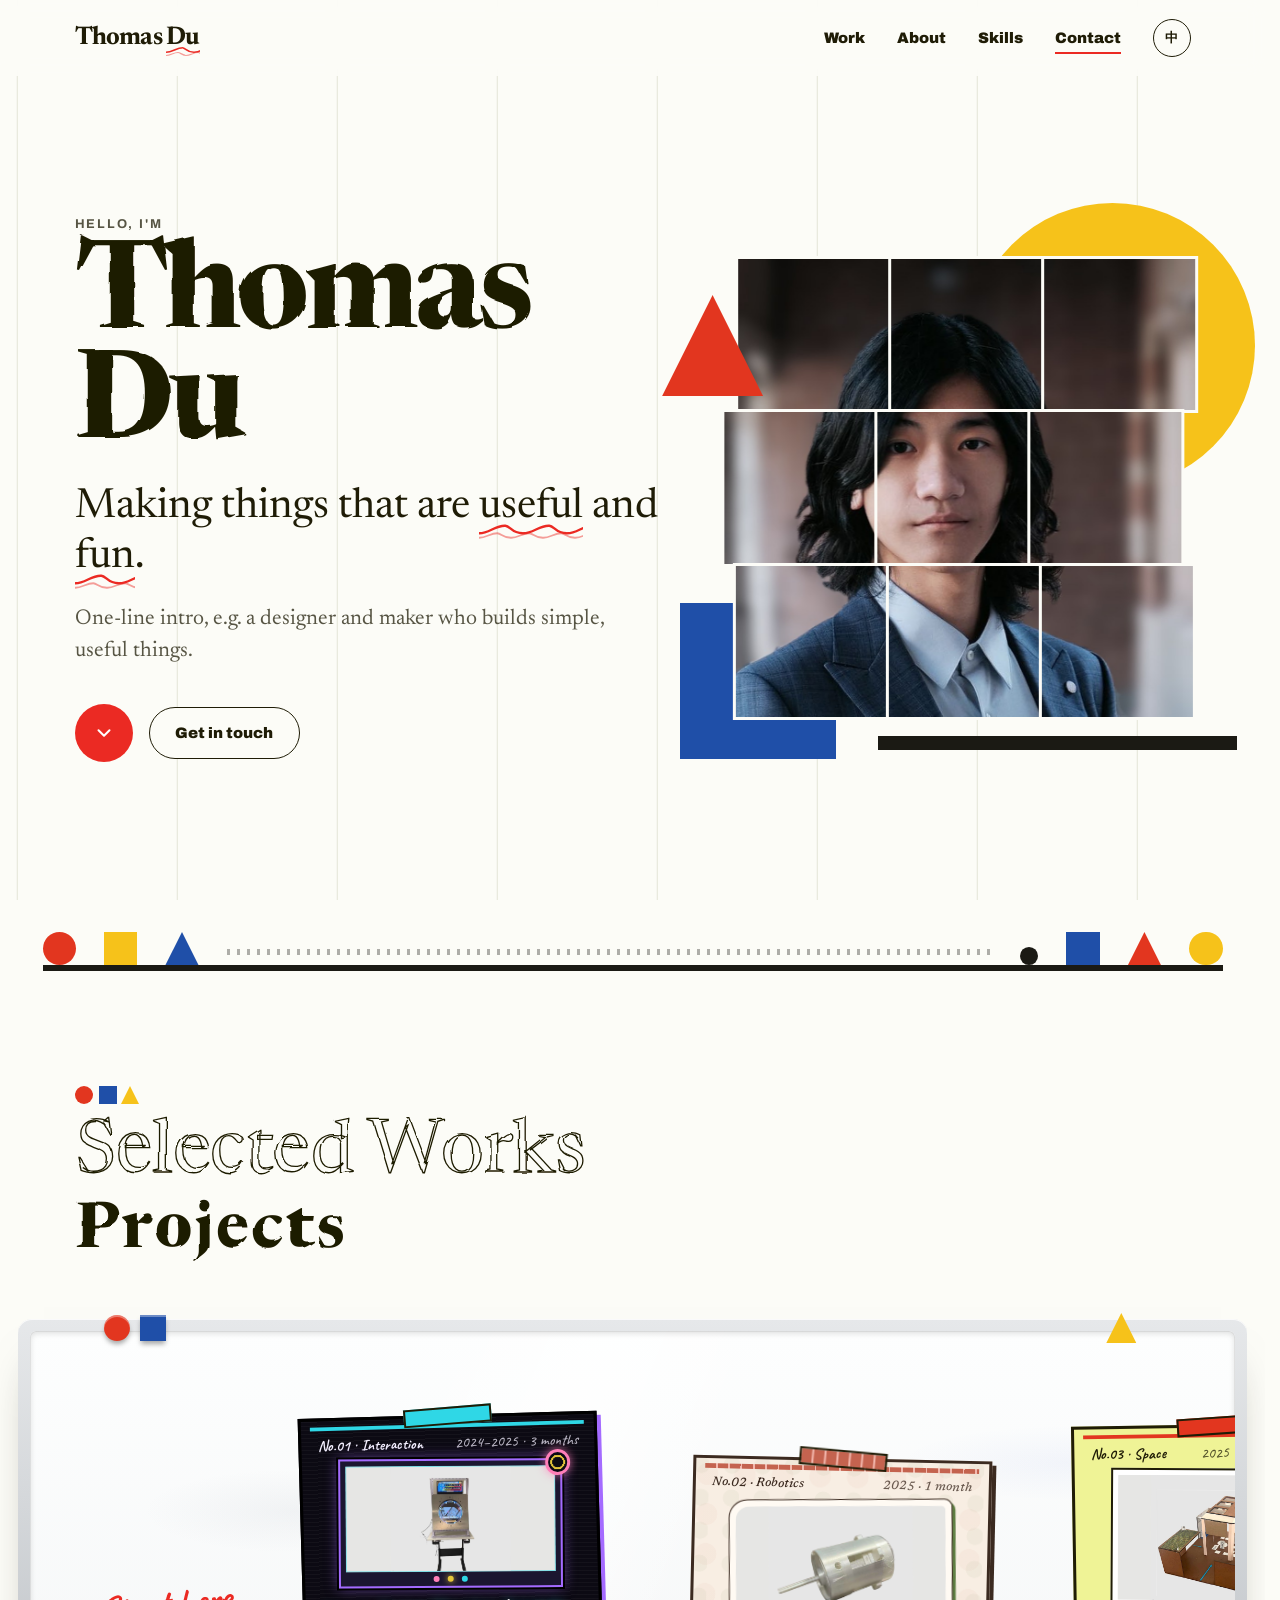
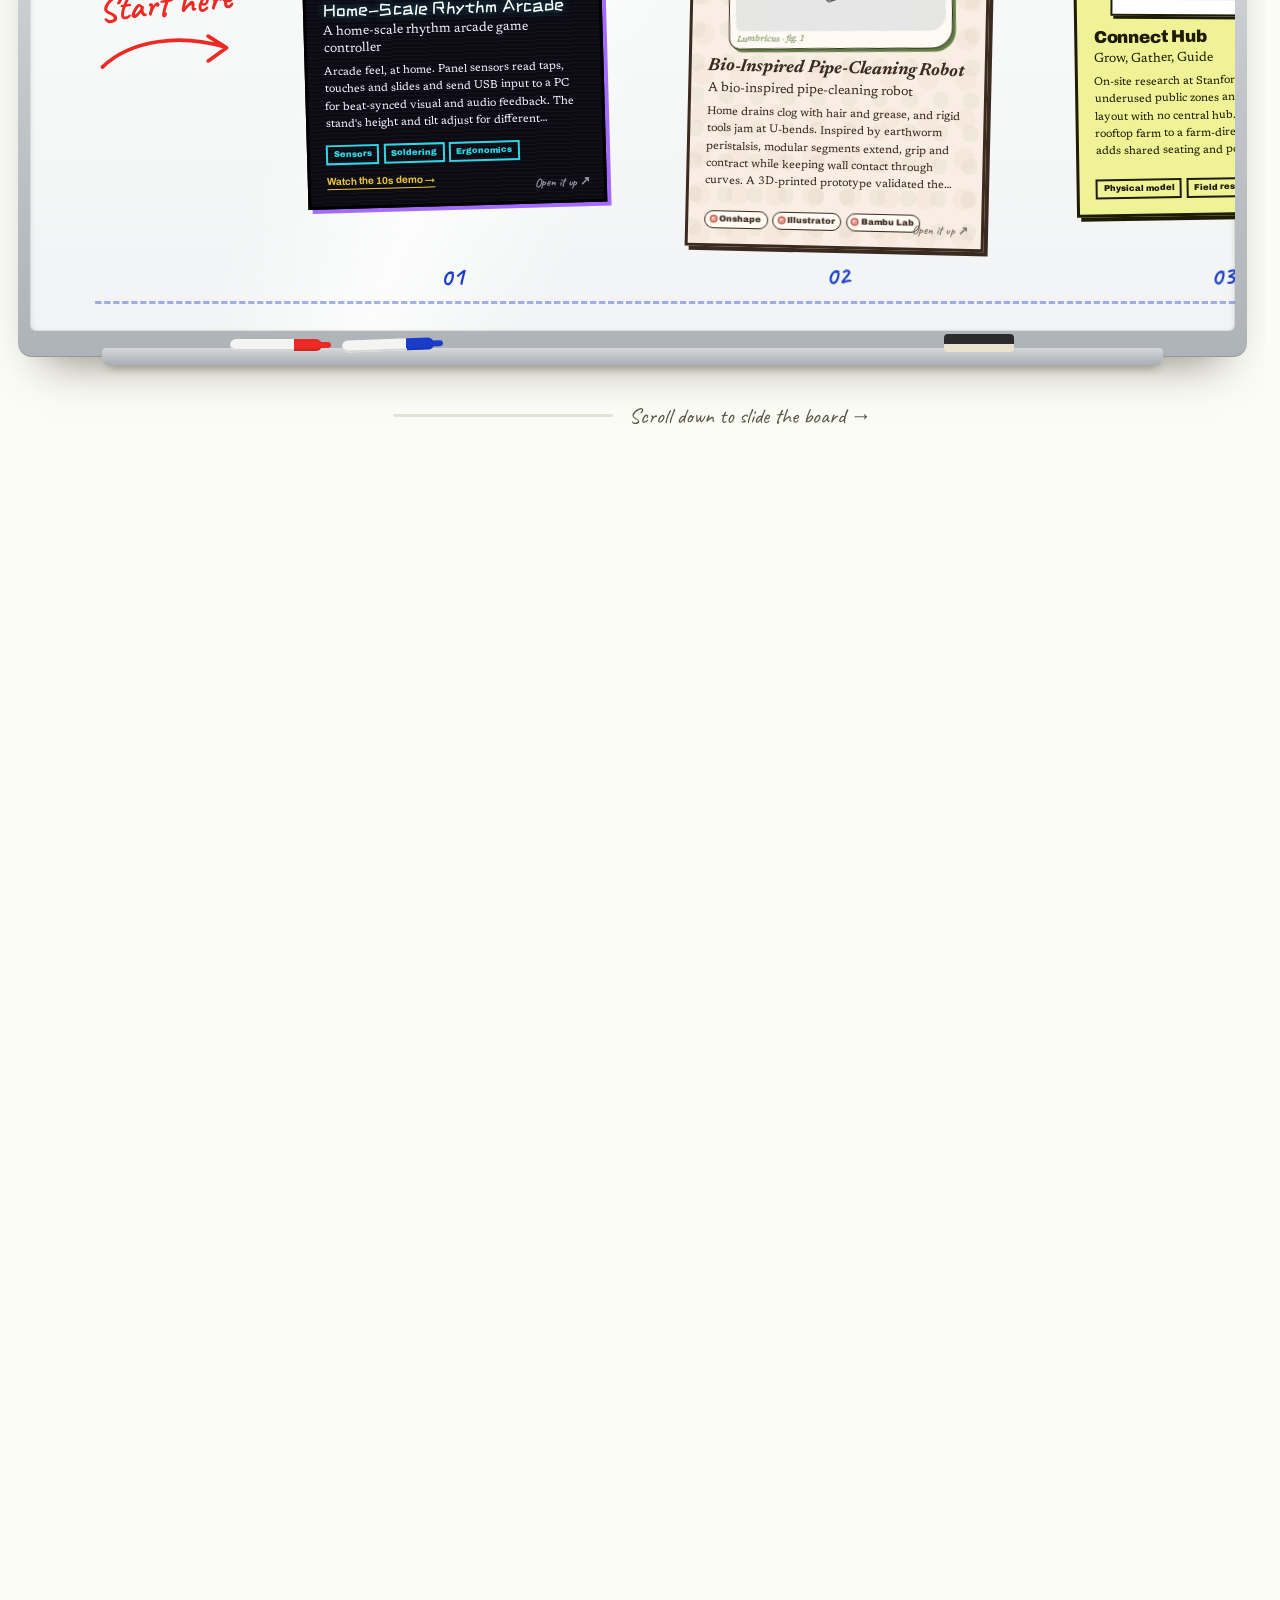
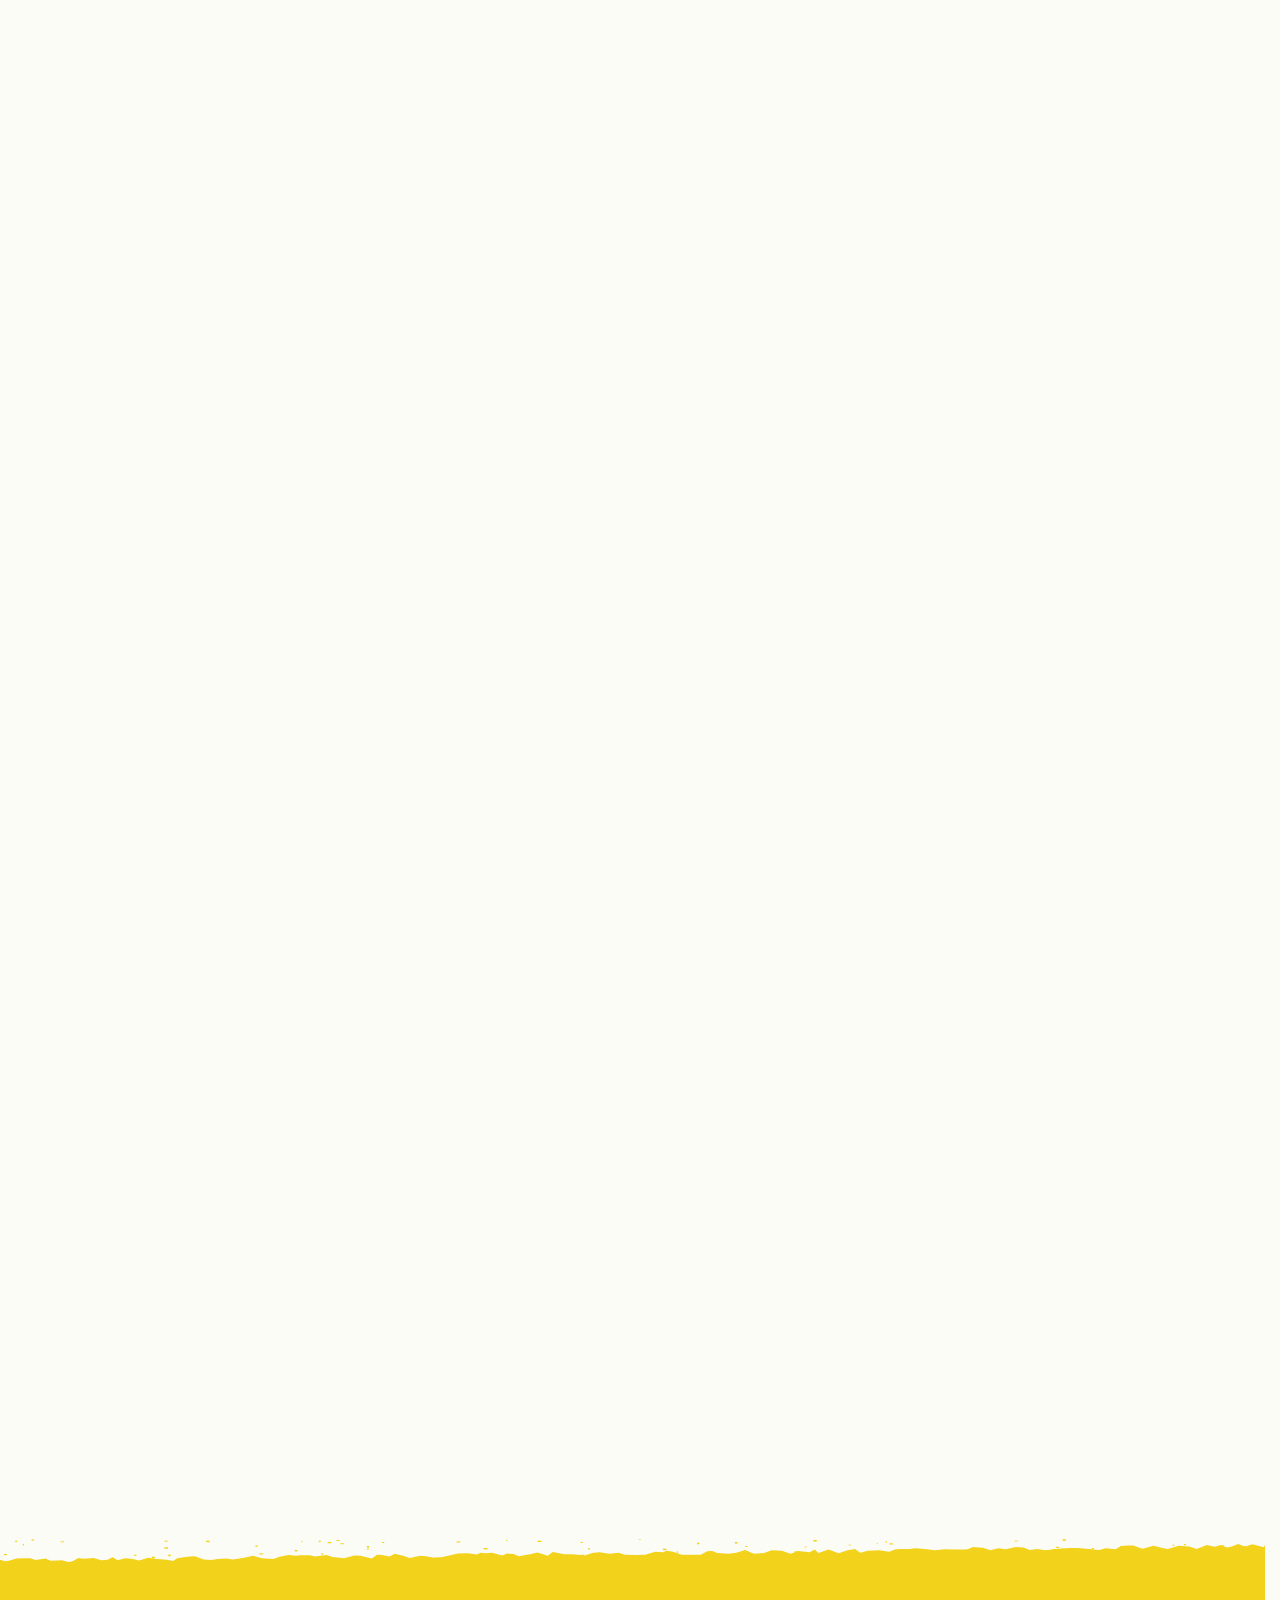
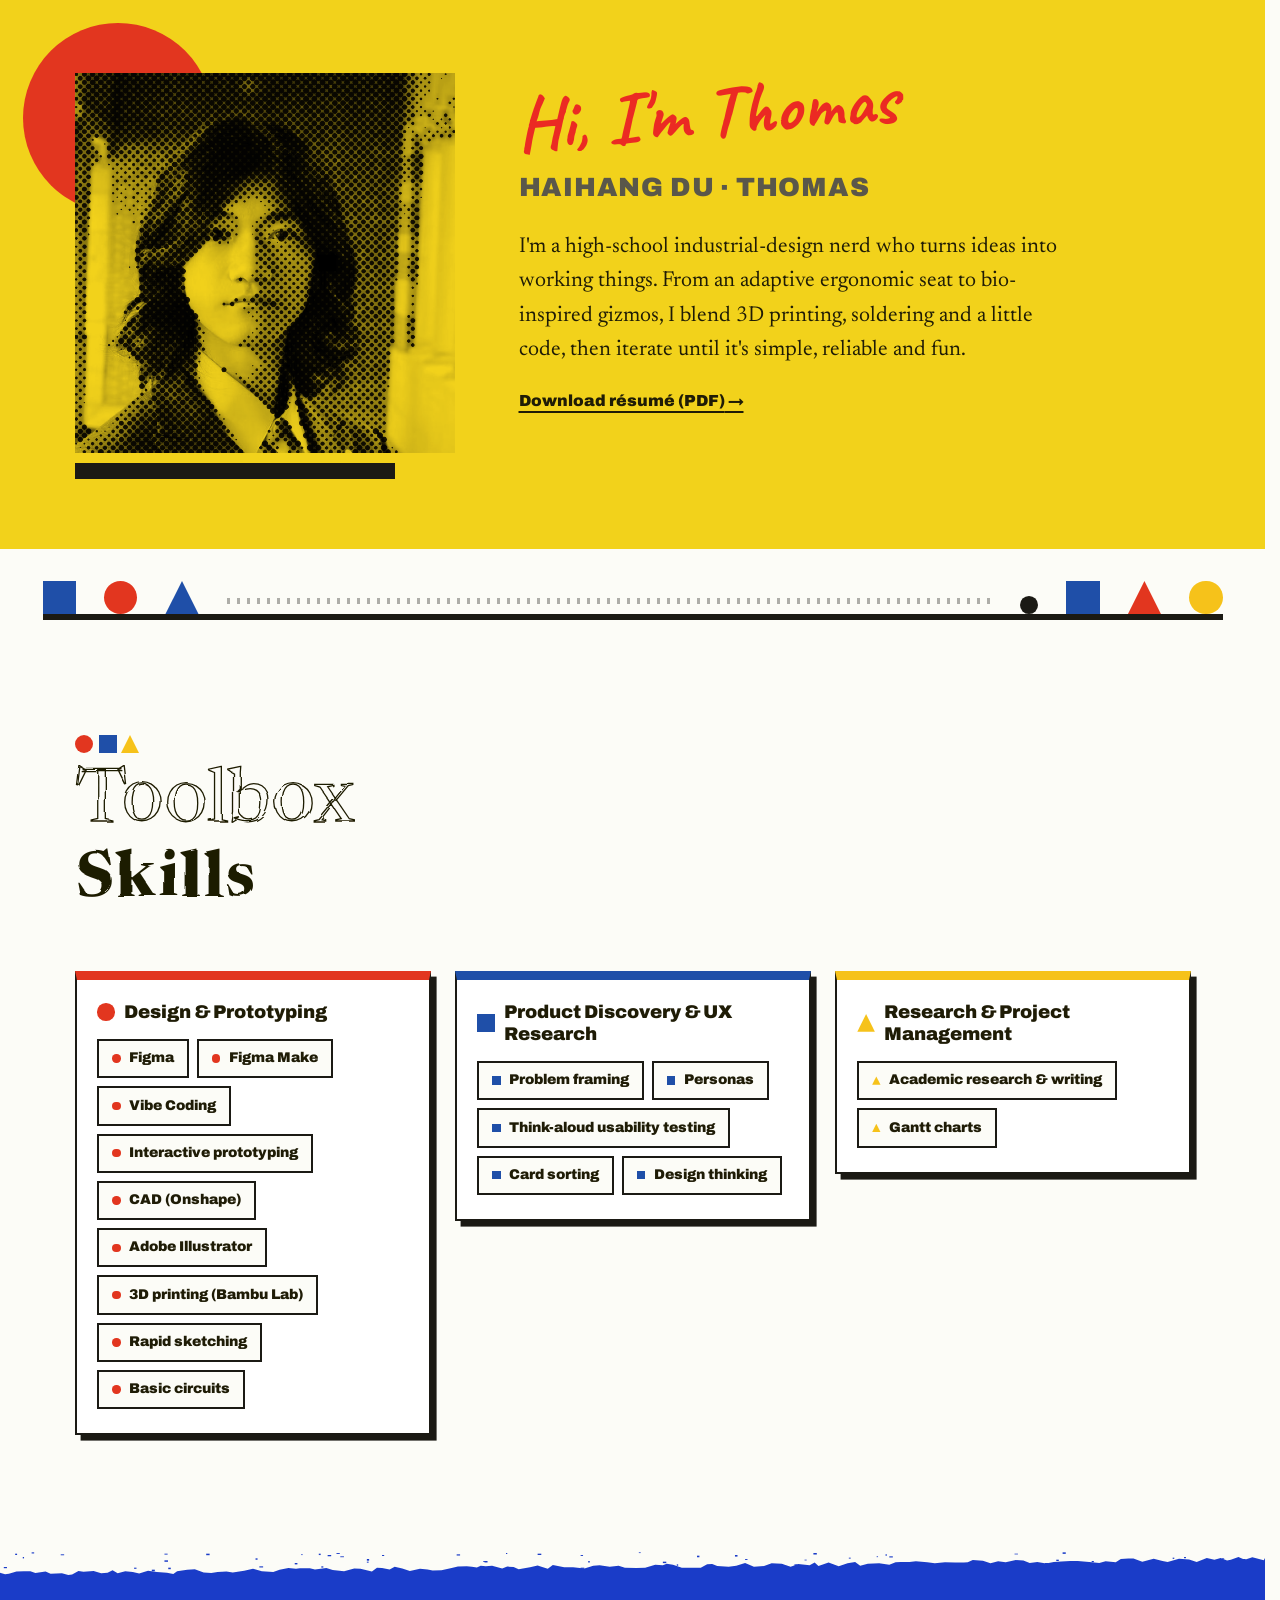
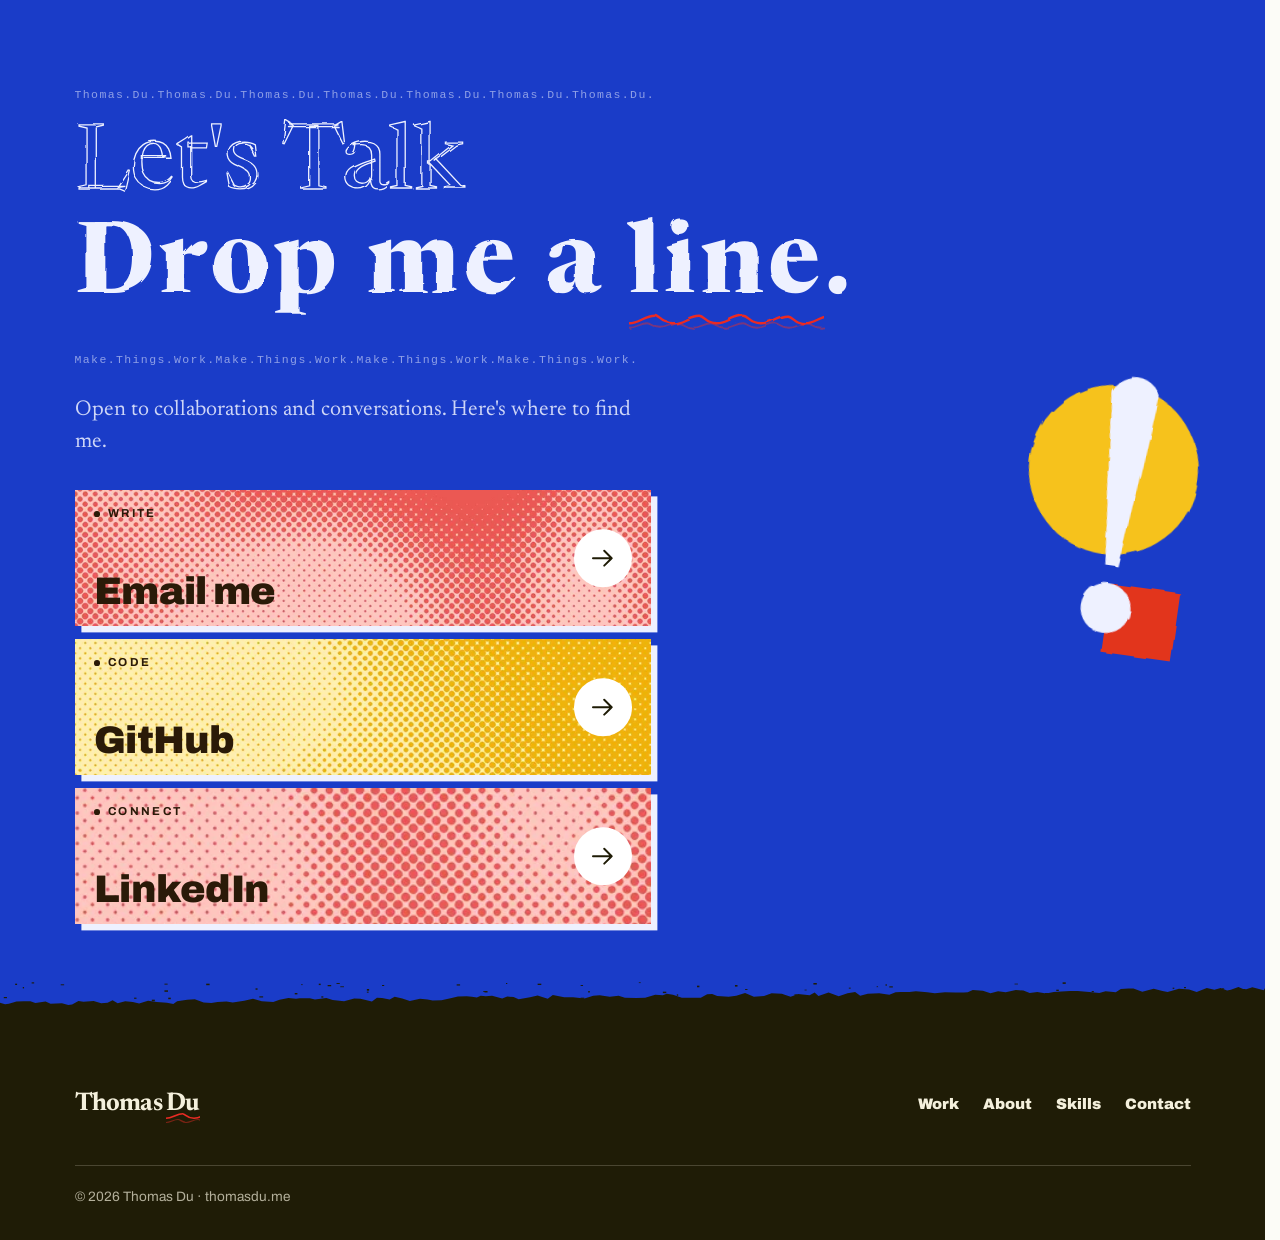
==== index.html @ f25721c7 "Give the pipe robot a bio-inspired theme with a peristalsis diagram Co-Authored-By: Claude Opus 5.5 " ====
<!DOCTYPE html>
<html lang="zh-CN">
<head>
  <meta charset="UTF-8" />
  <meta name="viewport" content="width=device-width, initial-scale=1.0" />
  <title>Thomas Du · 个人作品集</title>
  <meta name="description" content="Thomas Du 的个人作品集：项目展示、技能与联系方式。" />
  <meta name="author" content="Thomas Du" />

  <!-- 社交分享预览（Open Graph） -->
  <meta property="og:type" content="website" />
  <meta property="og:url" content="https://thomasdu.me/" />
  <meta property="og:title" content="Thomas Du · 个人作品集" />
  <meta property="og:description" content="项目展示、技能与联系方式。" />
  <meta property="og:image" content="https://thomasdu.me/assets/images/og-cover.png" />

  <link rel="canonical" href="https://thomasdu.me/" />
  <link rel="icon" href="assets/images/favicon.svg" type="image/svg+xml" />

  <!-- 字体：Newsreader（衬线标题）+ Archivo（粗无衬线）+ Noto Serif SC（中文衬线） -->
  <link rel="preconnect" href="https://fonts.googleapis.com" />
  <link rel="preconnect" href="https://fonts.gstatic.com" crossorigin />
  <link rel="stylesheet"
        href="https://fonts.googleapis.com/css2?family=Archivo:wght@400;500;700;900&family=Caveat:wght@500;700&family=Pixelify+Sans:wght@500;700&family=Permanent+Marker&family=Yellowtail&family=ZCOOL+KuaiLe&family=Newsreader:ital,opsz,wght@0,6..72,300..700;1,6..72,300..700&family=Noto+Serif+SC:wght@400;700&display=swap" />
  <link rel="stylesheet" href="css/style.css?v=202611200630" />

  <!-- 在页面渲染前应用语言设置 -->
  <script>
    (function () {
      try {
        var l = localStorage.getItem("lang");
        if (l === "en" || l === "zh") document.documentElement.setAttribute("data-lang", l);
      } catch (e) {}
    })();
  </script>
</head>
<body>
  <a class="skip-link" href="#main" data-i18n="skip">跳到主要内容</a>
  <!-- 粗糙边缘滤镜：标题的“手工印刷”质感，全站共用 -->
  <svg width="0" height="0" style="position:absolute" aria-hidden="true" focusable="false">
    <filter id="rough"><feTurbulence type="fractalNoise" baseFrequency="0.035" numOctaves="2" seed="4" /><feDisplacementMap in="SourceGraphic" scale="5" /></filter>
  </svg>

  <!-- ============ 页头 / 导航 ============ -->
  <header class="site-header">
    <div class="container nav">
      <a href="#top" class="logo" aria-label="Thomas Du 首页" data-i18n-aria="home">Thomas <em>Du</em></a>

      <nav id="nav-menu" class="nav-menu" aria-label="主导航" data-i18n-aria="navMain">
        <a href="#projects" data-i18n="navWork">作品</a>
        <a href="#about" data-i18n="navAbout">关于</a>
        <a href="#skills" data-i18n="navSkills">技能</a>
        <a href="#contact" data-i18n="navContact">联系</a>
        <div class="nav-tools">
          <!-- 中英切换：按钮显示的是“要切换到的语言” -->
          <button class="lang-toggle" type="button" aria-label="Switch to English" data-i18n="langBtn" data-i18n-aria="langAria">EN</button>
        </div>
      </nav>

      <button class="nav-toggle" type="button" aria-label="打开菜单" aria-expanded="false" aria-controls="nav-menu">
        <span></span><span></span><span></span><span></span>
      </button>
    </div>
  </header>

  <main id="main">
    <!-- ============ 首屏 ============ -->
    <section id="top" class="hero">
      <div class="container hero-inner">
        <div class="hero-text">
        <p class="kicker" data-i18n="heroHello">你好，我是</p>
        <h1 class="hero-title rough">Thomas Du</h1>
        <p class="hero-sub" data-i18n="heroSub">做<em>有用</em>又<em>有趣</em>的东西。</p>
        <p class="lead" data-i18n="heroLead">一句话介绍自己，例如：前端开发者 / 设计师，专注于打造简洁、好用的数字产品。</p>
        <div class="hero-actions">
          <a href="#projects" class="circle-btn" aria-label="向下查看作品" data-i18n-aria="toWork">
            <svg viewBox="0 0 24 24" width="22" height="22" aria-hidden="true"><path d="M6 9l6 6 6-6" fill="none" stroke="currentColor" stroke-width="2.2" stroke-linecap="round" stroke-linejoin="round"/></svg>
          </a>
          <a href="#contact" class="btn" data-i18n="heroContact">联系我</a>
        </div>
        </div>
        <!-- 九宫格错位肖像：每行只左右错开，眼睛保持水平；鼠标移上去会拼回完整 -->
        <!-- 包豪斯构成：圆、方、三角、黑条衬在照片后面 -->
        <div class="portrait-wrap">
          <span class="bh bh-circle" aria-hidden="true"></span>
          <span class="bh bh-square" aria-hidden="true"></span>
          <span class="bh bh-tri" aria-hidden="true"></span>
          <span class="bh bh-bar" aria-hidden="true"></span>
          <div class="slices" role="img" aria-label="Thomas Du 的照片" data-i18n-aria="photo">
            <span></span><span></span><span></span>
            <span></span><span></span><span></span>
            <span></span><span></span><span></span>
          </div>
        </div>
      </div>

    </section>

    <!-- 包豪斯分隔条：黑色粗线上的几何形 -->
    <div class="bh-strip" aria-hidden="true">
      <i class="c r"></i><i class="s y"></i><i class="t b"></i><i class="bar"></i><i class="c k sm"></i><i class="s b"></i><i class="t r"></i><i class="c y"></i>
    </div>

    <!-- ============ 作品 ============ -->
    <section id="projects" class="section journal-section">
      <div class="container">
        <header class="section-head">
          <p class="outline-latin" lang="en" aria-hidden="true">Selected Works</p>
          <h2 class="section-title rough" data-i18n="workTitle">作品</h2>
        </header>
      </div>
      <!-- 长白板：由 js/main.js 中的 PROJECTS 数据渲染，便签从左到右贴；
           向下滚动时页面不动，白板向左平移 -->
      <div class="journal-track" id="journal-track">
        <div class="journal-sticky">
          <div class="board" id="board">
            <span class="magnet mg-circle" aria-hidden="true"></span>
            <span class="magnet mg-square" aria-hidden="true"></span>
            <span class="magnet mg-tri" aria-hidden="true"></span>
            <div class="board-surface">
              <div class="board-strip" id="board-strip">
                <noscript><p>请启用 JavaScript 以查看作品。Please enable JavaScript to see the projects.</p></noscript>
              </div>
            </div>
            <div class="board-tray" aria-hidden="true"><i class="marker m-red"></i><i class="marker m-blue"></i><i class="eraser"></i></div>
          </div>
          <div class="journal-nav" id="journal-nav"></div>
        </div>
      </div>
    </section>

    <!-- ============ 关于（黄色色带 + 网点肖像） ============ -->
    <section id="about" class="band band-yellow">
      <div class="container about-grid">
        <!-- 网点肖像：底层是黑白照片（与黄色正片叠底），上面叠一层网点 -->
        <figure class="halftone" role="img" aria-label="Thomas Du 的网点肖像" data-i18n-aria="halftone">
          <img src="assets/images/portrait-about.jpg" alt="" class="halftone-photo" width="900" height="900" loading="lazy" />
          <img src="assets/images/portrait-halftone.png" alt="" class="halftone-dots" width="720" height="720" loading="lazy" />
        </figure>
        <div class="about-text">
          <p class="about-hello">Hi, I'm Thomas</p>
          <h2 class="about-name">HAIHANG DU · THOMAS</h2>
          <p data-i18n="aboutBody">我是一个热爱工业设计的高中生，喜欢把想法变成真正能用的东西。从自适应的人体工学坐垫，到受生物启发的小装置，我把 3D 打印、焊接和一点代码结合起来，再不断迭代，直到它简单、可靠又好玩。</p>
          <p><a href="assets/resume.pdf" class="link-arrow" data-i18n="resume">下载简历（PDF）</a></p>
        </div>
      </div>
    </section>

    <!-- ============ 技能 ============ -->
    <!-- 包豪斯分隔条：黑色粗线上的几何形 -->
    <div class="bh-strip" aria-hidden="true">
      <i class="s b"></i><i class="c r"></i><i class="t b"></i><i class="bar"></i><i class="c k sm"></i><i class="s b"></i><i class="t r"></i><i class="c y"></i>
    </div>

    <section id="skills" class="section">
      <div class="container">
        <header class="section-head">
          <p class="outline-latin" lang="en" aria-hidden="true">Toolbox</p>
          <h2 class="section-title rough" data-i18n="skillsTitle">技能</h2>
        </header>
        <!-- 技能：按简历分三组，每组一种包豪斯几何形（圆 / 方 / 三角） -->
        <div class="skill-groups">
          <section class="skill-group sg-c">
            <h3 class="skill-group-title" data-i18n="sgDesign">设计与原型</h3>
            <ul class="tag-list">
            <li>Figma</li>
            <li>Figma Make</li>
            <li>Vibe Coding</li>
            <li data-i18n="skProto">交互原型</li>
            <li data-i18n="skCad">CAD（Onshape）</li>
            <li>Adobe Illustrator</li>
            <li data-i18n="skPrint">3D 打印（Bambu Lab）</li>
            <li data-i18n="skSketch">快速草图</li>
            <li data-i18n="skCircuit">基础电路</li>
            </ul>
          </section>
          <section class="skill-group sg-s">
            <h3 class="skill-group-title" data-i18n="sgUx">产品探索与用户研究</h3>
            <ul class="tag-list">
            <li data-i18n="skFrame">问题定义</li>
            <li data-i18n="skPersona">用户画像</li>
            <li data-i18n="skThink">出声思维可用性测试</li>
            <li data-i18n="skCard">卡片分类</li>
            <li data-i18n="skDT">设计思维</li>
            </ul>
          </section>
          <section class="skill-group sg-t">
            <h3 class="skill-group-title" data-i18n="sgPm">研究与项目管理</h3>
            <ul class="tag-list">
            <li data-i18n="skAcad">学术研究与写作</li>
            <li data-i18n="skGantt">甘特图</li>
            </ul>
          </section>
        </div>
      </div>
    </section>

    <!-- ============ 联系（深蓝色带） ============ -->
    <section id="contact" class="band band-blue contact">
      <div class="container contact-inner">
        <div class="contact-main">
          <p class="micro-line" aria-hidden="true">Thomas.Du.Thomas.Du.Thomas.Du.Thomas.Du.Thomas.Du.Thomas.Du.Thomas.Du.</p>
          <p class="outline-latin" lang="en">Let's Talk</p>
          <h2 class="contact-title rough" data-i18n="contactTitle">一起<em>聊聊</em>？</h2>
          <p class="micro-line" aria-hidden="true">Make.Things.Work.Make.Things.Work.Make.Things.Work.Make.Things.Work.</p>
          <p class="lead" data-i18n="contactLead">欢迎合作或交流，通过以下方式找到我。</p>
          <!-- 网点卡片：竖排小字 + 左下大标题 + 右下白色圆形箭头 -->
          <ul class="contact-links ht-row">
            <li><a href="mailto:you@example.com" class="ht-card ht-red"><span class="ht-side" data-i18n="htWrite">写信</span><b class="ht-title" data-i18n="email">发邮件</b><i class="ht-arrow" aria-hidden="true"><svg viewBox="0 0 24 24" width="24" height="24"><path d="M4 12h15M13 6l6 6-6 6" fill="none" stroke="currentColor" stroke-width="1.6" stroke-linecap="round" stroke-linejoin="round"/></svg></i></a></li>
            <li><a href="https://github.com/duhaihang233" class="ht-card ht-yellow" target="_blank" rel="noopener"><span class="ht-side" data-i18n="htCode">看代码</span><b class="ht-title">GitHub</b><i class="ht-arrow" aria-hidden="true"><svg viewBox="0 0 24 24" width="24" height="24"><path d="M4 12h15M13 6l6 6-6 6" fill="none" stroke="currentColor" stroke-width="1.6" stroke-linecap="round" stroke-linejoin="round"/></svg></i></a></li>
            <li><a href="https://www.linkedin.com/in/haihang-du-03bb993a8/" class="ht-card ht-red ht-flip" target="_blank" rel="noopener"><span class="ht-side" data-i18n="htConnect">加好友</span><b class="ht-title">Linked&shy;In</b><i class="ht-arrow" aria-hidden="true"><svg viewBox="0 0 24 24" width="24" height="24"><path d="M4 12h15M13 6l6 6-6 6" fill="none" stroke="currentColor" stroke-width="1.6" stroke-linecap="round" stroke-linejoin="round"/></svg></i></a></li>
          </ul>
        </div>
        <span class="bang" aria-hidden="true"><i></i><b></b></span>
      </div>
    </section>
  </main>

  <!-- ============ 页脚（深色撕纸色带） ============ -->
  <footer class="band band-ink site-footer">
    <div class="container footer-inner">
      <a href="#top" class="logo">Thomas <em>Du</em></a>
      <nav class="footer-nav" aria-label="页脚导航" data-i18n-aria="navFooter">
        <a href="#projects" data-i18n="navWork">作品</a>
        <a href="#about" data-i18n="navAbout">关于</a>
        <a href="#skills" data-i18n="navSkills">技能</a>
        <a href="#contact" data-i18n="navContact">联系</a>
      </nav>
      <p class="copyright">© <span id="year"></span> Thomas Du · thomasdu.me</p>
    </div>
  </footer>

  <script src="js/details.js?v=202611200630" defer></script>
  <script src="js/main.js?v=202611200630" defer></script>
</body>
</html>
---- css/style.css ----
/* =========================================================
   Thomas Du · 作品集样式
   风格：暖白纸面 + 墨色文字 + 红色强调；衬线标题 + 粗无衬线标签；
         倾斜的彩色卡片、撕纸边色带、背景竖向网格线
   ========================================================= */

/* ---------- 1. 设计变量 ---------- */
:root {
  --paper: #fcfcf7;
  --ink: #1f1c06;
  --ink-soft: #575544;
  --line: #e3e4d7;
  --red: #eb2a23;
  --cyan: #8cdee3;
  --cream: #f8f3db;
  --pink: #ffcac5;
  --lime: #eff396;
  --card-ink: #1f1c06;
  --card-ink-text: #fcfcf7;
  --on-red: #ffffff;
  --footer-bg: #1f1c06;
  /* 手账本 */
  --sheet: #fffdf6;
  --sheet-dot: rgba(31, 28, 6, 0.16);
  --cover: #1f1c06;
  --note-text: #1f1c06;
  /* 专辑封面灵感的色带 */
  --yellow: #f2d21b;
  --klein: #1a3cc8;
  --klein-ink: #eef1ff;

  --font-hand: "Caveat", "Kaiti SC", "STKaiti", cursive;
  --font-serif: "Newsreader", "Noto Serif SC", "Songti SC", "STSong", Georgia, serif;
  --font-sans: "Archivo", system-ui, -apple-system, "Segoe UI", "PingFang SC",
    "Hiragino Sans GB", "Microsoft YaHei", sans-serif;

  --container: 1180px;
  --header-h: 76px;
  --space: clamp(4.5rem, 9vw, 7.5rem);
  --grid-cols: 8;

  /* 撕纸边缘（SVG 遮罩） */
  --edge: url("data:image/svg+xml,%3Csvg%20xmlns%3D%22http%3A//www.w3.org/2000/svg%22%20viewBox%3D%220%200%201000%2060%22%20preserveAspectRatio%3D%22none%22%3E%3Cpath%20d%3D%22M0%2060%20L0%2032.8%20L4%2035.0%20L7%2034.1%20L13%2030.6%20L19%2030.4%20L24%2030.5%20L28%2032.9%20L36%2030.6%20L40%2034.0%20L49%2033.5%20L54%2036.1%20L57%2035.2%20L62%2030.1%20L66%2031.2%20L74%2030.1%20L80%2033.2%20L85%2032.5%20L89%2029.0%20L93%2033.2%20L99%2030.5%20L105%2031.4%20L110%2033.6%20L117%2029.6%20L124%2031.5%20L132%2032.7%20L137%2034.4%20L140%2030.3%20L148%2028.3%20L154%2027.4%20L161%2032.3%20L167%2033.0%20L172%2031.6%20L179%2030.6%20L184%2032.3%20L193%2029.6%20L200%2026.5%20L207%2030.5%20L216%2031.5%20L221%2028.3%20L228%2025.6%20L234%2026.5%20L237%2025.7%20L245%2026.0%20L249%2027.7%20L258%2025.4%20L263%2028.6%20L272%2030.3%20L280%2026.3%20L285%2026.7%20L294%2030.7%20L298%2025.2%20L302%2025.5%20L308%2027.9%20L312%2023.7%20L318%2026.1%20L324%2030.0%20L332%2026.8%20L338%2027.8%20L342%2029.3%20L349%2028.9%20L357%2025.4%20L362%2023.3%20L369%2022.8%20L373%2023.8%20L377%2024.6%20L380%2022.1%20L384%2022.8%20L389%2022.1%20L397%2026.1%20L401%2023.4%20L406%2024.1%20L410%2027.4%20L419%2024.5%20L425%2021.8%20L428%2023.5%20L433%2026.8%20L437%2021.0%20L446%2024.4%20L450%2024.4%20L453%2024.2%20L462%2026.4%20L469%2022.0%20L474%2021.2%20L482%2023.6%20L489%2022.0%20L494%2025.3%20L503%2025.4%20L510%2025.0%20L518%2020.7%20L524%2021.5%20L527%2019.1%20L532%2020.6%20L539%2025.3%20L545%2025.1%20L554%2025.0%20L559%2019.8%20L563%2019.5%20L567%2022.4%20L576%2023.7%20L582%2022.3%20L589%2018.1%20L596%2023.7%20L604%2022.5%20L610%2018.3%20L618%2019.2%20L625%2023.5%20L631%2019.4%20L640%2021.5%20L644%2017.2%20L647%2022.6%20L655%2017.1%20L663%2022.8%20L670%2018.2%20L676%2016.5%20L680%2022.3%20L686%2019.1%20L695%2018.2%20L703%2020.8%20L708%2016.7%20L712%2016.5%20L719%2016.5%20L724%2015.5%20L733%2016.9%20L739%2018.3%20L747%2017.0%20L755%2017.4%20L762%2017.4%20L765%2016.8%20L769%2013.6%20L777%2014.6%20L783%2018.4%20L789%2015.4%20L795%2016.9%20L803%2013.6%20L809%2014.4%20L814%2018.0%20L820%2016.4%20L827%2018.7%20L833%2016.5%20L839%2015.6%20L846%2015.1%20L852%2015.1%20L861%2016.5%20L869%2018.0%20L874%2015.2%20L882%2017.0%20L886%2011.9%20L892%2011.4%20L896%2011.3%20L903%2016.1%20L912%2011.5%20L919%2014.9%20L923%2016.4%20L932%2011.5%20L940%2012.6%20L946%2016.6%20L954%2010.6%20L960%2013.0%20L965%2010.6%20L970%2014.2%20L973%2013.0%20L979%209.1%20L984%2013.2%20L990%209.2%20L999%2014.0%20L1000%2010.4%20L1000%2060Z%22/%3E%3Crect%20x%3D%22266%22%20y%3D%223%22%20width%3D%222.6%22%20height%3D%221.4%22/%3E%3Crect%20x%3D%22130%22%20y%3D%2214%22%20width%3D%222.8%22%20height%3D%222.2%22/%3E%3Crect%20x%3D%22259%22%20y%3D%226%22%20width%3D%222.8%22%20height%3D%221.9%22/%3E%3Crect%20x%3D%22700%22%20y%3D%225%22%20width%3D%221.1%22%20height%3D%222.0%22/%3E%3Crect%20x%3D%22425%22%20y%3D%224%22%20width%3D%222.9%22%20height%3D%222.0%22/%3E%3Crect%20x%3D%22802%22%20y%3D%224%22%20width%3D%222.7%22%20height%3D%221.1%22/%3E%3Crect%20x%3D%22863%22%20y%3D%2215%22%20width%3D%221.7%22%20height%3D%221.8%22/%3E%3Crect%20x%3D%22927%22%20y%3D%2210%22%20width%3D%221.3%22%20height%3D%221.8%22/%3E%3Crect%20x%3D%22238%22%20y%3D%225%22%20width%3D%221.3%22%20height%3D%221.1%22/%3E%3Crect%20x%3D%22202%22%20y%3D%2211%22%20width%3D%221.6%22%20height%3D%222.1%22/%3E%3Crect%20x%3D%22290%22%20y%3D%2216%22%20width%3D%221.4%22%20height%3D%221.5%22/%3E%3Crect%20x%3D%2218%22%20y%3D%229%22%20width%3D%221.0%22%20height%3D%222.1%22/%3E%3Crect%20x%3D%22551%22%20y%3D%227%22%20width%3D%221.9%22%20height%3D%222.4%22/%3E%3Crect%20x%3D%22106%22%20y%3D%2225%22%20width%3D%221.9%22%20height%3D%221.7%22/%3E%3Crect%20x%3D%22835%22%20y%3D%2213%22%20width%3D%222.0%22%20height%3D%222.0%22/%3E%3Crect%20x%3D%22982%22%20y%3D%2212%22%20width%3D%222.7%22%20height%3D%222.1%22/%3E%3Crect%20x%3D%22636%22%20y%3D%2213%22%20width%3D%221.7%22%20height%3D%221.1%22/%3E%3Crect%20x%3D%22130%22%20y%3D%224%22%20width%3D%222.5%22%20height%3D%221.4%22/%3E%3Crect%20x%3D%22163%22%20y%3D%224%22%20width%3D%222.7%22%20height%3D%222.3%22/%3E%3Crect%20x%3D%22671%22%20y%3D%2210%22%20width%3D%221.5%22%20height%3D%221.4%22/%3E%3Crect%20x%3D%22459%22%20y%3D%226%22%20width%3D%221.9%22%20height%3D%221.4%22/%3E%3Crect%20x%3D%22962%22%20y%3D%2229%22%20width%3D%222.1%22%20height%3D%221.4%22/%3E%3Crect%20x%3D%22966%22%20y%3D%2211%22%20width%3D%221.7%22%20height%3D%221.0%22/%3E%3Crect%20x%3D%22382%22%20y%3D%2215%22%20width%3D%222.0%22%20height%3D%221.3%22/%3E%3Crect%20x%3D%22505%22%20y%3D%222%22%20width%3D%221.5%22%20height%3D%221.1%22/%3E%3Crect%20x%3D%22400%22%20y%3D%223%22%20width%3D%221.0%22%20height%3D%221.5%22/%3E%3Crect%20x%3D%22233%22%20y%3D%2218%22%20width%3D%222.1%22%20height%3D%222.1%22/%3E%3Crect%20x%3D%22658%22%20y%3D%2222%22%20width%3D%222.8%22%20height%3D%221.6%22/%3E%3Crect%20x%3D%22326%22%20y%3D%2230%22%20width%3D%221.3%22%20height%3D%222.1%22/%3E%3Crect%20x%3D%22643%22%20y%3D%223%22%20width%3D%222.7%22%20height%3D%222.3%22/%3E%3Crect%20x%3D%22627%22%20y%3D%2223%22%20width%3D%222.6%22%20height%3D%221.2%22/%3E%3Crect%20x%3D%22524%22%20y%3D%2216%22%20width%3D%222.7%22%20height%3D%222.2%22/%3E%3Crect%20x%3D%22826%22%20y%3D%2218%22%20width%3D%222.8%22%20height%3D%222.0%22/%3E%3Crect%20x%3D%22693%22%20y%3D%228%22%20width%3D%221.1%22%20height%3D%221.2%22/%3E%3Crect%20x%3D%22361%22%20y%3D%225%22%20width%3D%222.7%22%20height%3D%221.8%22/%3E%3Crect%20x%3D%22628%22%20y%3D%2220%22%20width%3D%222.4%22%20height%3D%221.7%22/%3E%3Crect%20x%3D%223%22%20y%3D%2224%22%20width%3D%222.5%22%20height%3D%221.8%22/%3E%3Crect%20x%3D%22535%22%20y%3D%2220%22%20width%3D%221.1%22%20height%3D%222.1%22/%3E%3Crect%20x%3D%22252%22%20y%3D%224%22%20width%3D%221.5%22%20height%3D%222.1%22/%3E%3Crect%20x%3D%22205%22%20y%3D%2223%22%20width%3D%223.0%22%20height%3D%221.7%22/%3E%3Crect%20x%3D%22383%22%20y%3D%2215%22%20width%3D%222.4%22%20height%3D%222.2%22/%3E%3Crect%20x%3D%22617%22%20y%3D%2220%22%20width%3D%221.2%22%20height%3D%221.2%22/%3E%3Crect%20x%3D%22254%22%20y%3D%2223%22%20width%3D%221.6%22%20height%3D%221.9%22/%3E%3Crect%20x%3D%2212%22%20y%3D%224%22%20width%3D%221.5%22%20height%3D%222.0%22/%3E%3Crect%20x%3D%22692%22%20y%3D%2221%22%20width%3D%221.6%22%20height%3D%221.8%22/%3E%3Crect%20x%3D%22465%22%20y%3D%2215%22%20width%3D%221.2%22%20height%3D%222.3%22/%3E%3Crect%20x%3D%22199%22%20y%3D%2229%22%20width%3D%222.9%22%20height%3D%221.0%22/%3E%3Crect%20x%3D%22459%22%20y%3D%2225%22%20width%3D%222.9%22%20height%3D%221.7%22/%3E%3Crect%20x%3D%22269%22%20y%3D%228%22%20width%3D%222.9%22%20height%3D%221.3%22/%3E%3Crect%20x%3D%22581%22%20y%3D%226%22%20width%3D%222.0%22%20height%3D%222.4%22/%3E%3Crect%20x%3D%22133%22%20y%3D%2225%22%20width%3D%222.0%22%20height%3D%222.3%22/%3E%3Crect%20x%3D%22703%22%20y%3D%228%22%20width%3D%222.8%22%20height%3D%221.7%22/%3E%3Crect%20x%3D%2225%22%20y%3D%222%22%20width%3D%222.0%22%20height%3D%221.7%22/%3E%3Crect%20x%3D%22302%22%20y%3D%226%22%20width%3D%221.7%22%20height%3D%221.5%22/%3E%3Crect%20x%3D%22840%22%20y%3D%222%22%20width%3D%222.5%22%20height%3D%222.3%22/%3E%3Crect%20x%3D%22120%22%20y%3D%2228%22%20width%3D%222.4%22%20height%3D%222.4%22/%3E%3Crect%20x%3D%22290%22%20y%3D%2212%22%20width%3D%221.8%22%20height%3D%222.5%22/%3E%3Crect%20x%3D%22589%22%20y%3D%2212%22%20width%3D%221.9%22%20height%3D%221.4%22/%3E%3Crect%20x%3D%2248%22%20y%3D%225%22%20width%3D%222.7%22%20height%3D%221.4%22/%3E%3Crect%20x%3D%22936%22%20y%3D%229%22%20width%3D%221.5%22%20height%3D%221.8%22/%3E%3C/svg%3E");
}

/* ---------- 2. 基础 ---------- */
*,
*::before,
*::after {
  box-sizing: border-box;
}
html {
  color-scheme: light;
  scrollbar-gutter: stable;
  scroll-behavior: smooth;
  scroll-padding-top: var(--header-h);
  background: var(--paper);
}
body {
  margin: 0;
  font-family: var(--font-sans);
  font-size: 1rem;
  line-height: 1.6;
  color: var(--ink);
  background: var(--paper);
  -webkit-font-smoothing: antialiased;
  /* clip 不会生成滚动容器：既防止横向滚动，又不影响吸顶（sticky）效果 */
  overflow-x: clip;
  position: relative;
}
/* 背景竖向网格线 */
body::before {
  content: "";
  position: fixed;
  inset: 0;
  z-index: 0;
  pointer-events: none;
  background-image: linear-gradient(to right, var(--line) 1px, transparent 1px);
  background-size: calc(100% / var(--grid-cols)) 100%;
  background-position: 1.5% 0;
}
body > * {
  position: relative;
  z-index: 1;
}
img {
  max-width: 100%;
  display: block;
}
a {
  color: inherit;
}
h1,
h2,
h3 {
  margin: 0;
  font-weight: 700;
}
/* 强调词：正体墨色文字 + 红色海浪下划线
   两层浪：前浪（缓升陡落的涌浪）+ 后浪（更细更淡、间距不同），以不同速度向右流动 */
em {
  font-style: normal;
  color: inherit;
  /* 浪的尺寸随字号缩放，但在超大标题上封顶，避免浪线过粗 */
  --wave-w: min(1.1em, 44px);
  --wave-h: min(0.33em, 13px);
  --swell-w: min(0.8em, 32px);
  --swell-h: min(0.23em, 9px);
  --wave-lift: min(0.1em, 4px);
  padding-bottom: min(0.3em, 12px);
  background-image: url("data:image/svg+xml,%3Csvg xmlns='http://www.w3.org/2000/svg' viewBox='0 0 40 12'%3E%3Cpath d='M0 9.5 C9 9.5 15 2 24 2.5 C28.5 2.8 30 9.5 40 9.5' fill='none' stroke='%23eb2a23' stroke-width='2.2' stroke-linecap='round'/%3E%3C/svg%3E"), url("data:image/svg+xml,%3Csvg xmlns='http://www.w3.org/2000/svg' viewBox='0 0 28 8'%3E%3Cpath d='M0 6 C6 6 10 2 16 2 C19.5 2 21 6 28 6' fill='none' stroke='%23eb2a23' stroke-opacity='0.45' stroke-width='1.6' stroke-linecap='round'/%3E%3C/svg%3E");
  background-repeat: repeat-x, repeat-x;
  background-size: var(--wave-w) var(--wave-h), var(--swell-w) var(--swell-h);
  background-position: 0 calc(100% - var(--wave-lift)), 0 100%;
  -webkit-box-decoration-break: clone;
  box-decoration-break: clone;
  animation: sea 5s linear infinite;
}
@keyframes sea {
  to {
    background-position: var(--wave-w) calc(100% - var(--wave-lift)), calc(var(--swell-w) * 2) 100%;
  }
}
:focus-visible {
  outline: 2px solid var(--red);
  outline-offset: 3px;
}
@media (prefers-reduced-motion: reduce) {
  html {
    scroll-behavior: auto;
  }
  *,
  *::before,
  *::after {
    transition: none !important;
    animation: none !important;
  }
}
@media (max-width: 720px) {
  :root {
    --grid-cols: 4;
  }
}

/* ---------- 3. 布局 ---------- */
.container {
  width: 100%;
  max-width: var(--container);
  margin: 0 auto;
  padding: 0 clamp(1rem, 4vw, 2rem);
}
.section {
  padding: var(--space) 0;
}
.section-head {
  margin-bottom: clamp(2rem, 5vw, 3.5rem);
}
.kicker {
  font-family: var(--font-sans);
  font-size: 0.8rem;
  font-weight: 700;
  letter-spacing: 0.14em;
  text-transform: uppercase;
  color: var(--ink-soft);
  margin: 0 0 0.6rem;
}
.section-title {
  font-family: var(--font-serif);
  font-size: clamp(2.4rem, 6vw, 4rem);
  line-height: 1.05;
  letter-spacing: -0.02em;
}
.lead {
  font-family: var(--font-serif);
  font-size: clamp(1.1rem, 2vw, 1.35rem);
  line-height: 1.5;
  color: var(--ink-soft);
  max-width: 36rem;
  margin: 0;
}
.skip-link {
  position: absolute;
  left: -9999px;
  top: 0;
  padding: 0.5rem 1rem;
  background: var(--red);
  color: var(--on-red);
  z-index: 100;
}
.skip-link:focus {
  left: 1rem;
}

/* ---------- 4. 页头 ---------- */
.site-header {
  position: sticky;
  top: 0;
  z-index: 50;
  height: var(--header-h);
  background: color-mix(in srgb, var(--paper) 88%, transparent);
  backdrop-filter: blur(8px);
}
.nav {
  height: 100%;
  display: flex;
  align-items: center;
  justify-content: space-between;
}
.logo {
  font-family: var(--font-serif);
  font-weight: 700;
  font-size: 1.6rem;
  letter-spacing: -0.03em;
  text-decoration: none;
  white-space: nowrap;
}
/* 姓氏用红色斜体，与全站的红色斜体强调词呼应 */
.logo em {
  padding-bottom: 0.25em;
}
.nav-menu {
  display: flex;
  align-items: center;
  gap: 2rem;
}
.nav-menu a {
  font-weight: 900;
  font-size: 0.95rem;
  text-decoration: none;
  position: relative;
}
.nav-menu a::after {
  content: "";
  position: absolute;
  left: 0;
  right: 0;
  bottom: -4px;
  height: 2px;
  background: var(--red);
  transform: scaleX(0);
  transform-origin: left;
  transition: transform 0.25s ease;
}
.nav-menu a:hover::after,
.nav-menu a.active::after {
  transform: scaleX(1);
}
.nav-tools {
  display: flex;
  align-items: center;
  gap: 0.5rem;
}
/* 中英切换按钮：与主题按钮同样的圆形描边 */
.lang-toggle {
  display: grid;
  place-items: center;
  min-width: 38px;
  height: 38px;
  padding: 0 0.55rem;
  border-radius: 999px;
  border: 1.5px solid var(--ink);
  background: transparent;
  color: var(--ink);
  font-family: var(--font-sans);
  font-weight: 900;
  font-size: 0.8rem;
  letter-spacing: 0.04em;
  cursor: pointer;
  transition: background 0.2s, color 0.2s;
}
.lang-toggle:hover {
  background: var(--ink);
  color: var(--paper);
}
/* 四点菜单按钮 */
.nav-toggle {
  display: none;
  grid-template-columns: repeat(2, 11px);
  gap: 7px;
  padding: 8px;
  background: none;
  border: 0;
  cursor: pointer;
}
.nav-toggle span {
  width: 11px;
  height: 11px;
  border-radius: 50%;
  background: var(--ink);
  transition: transform 0.25s ease, background 0.25s;
}
.nav-toggle[aria-expanded="true"] span {
  background: var(--red);
}
.nav-toggle {
  transition: transform 0.3s ease;
}
.nav-toggle[aria-expanded="true"] {
  transform: rotate(45deg);
}

@media (max-width: 720px) {
  :root {
    --header-h: 64px;
  }
  .logo {
    font-size: 1.35rem;
  }
  .nav-toggle {
    display: grid;
  }
  .nav-menu {
    position: absolute;
    top: var(--header-h);
    left: 0;
    right: 0;
    flex-direction: column;
    align-items: flex-start;
    gap: 0;
    padding: 0.5rem clamp(1rem, 4vw, 2rem) 1.5rem;
    background: var(--paper);
    border-bottom: 1.5px solid var(--ink);
    display: none;
  }
  .nav-menu.open {
    display: flex;
  }
  .nav-menu a {
    font-family: var(--font-serif);
    font-weight: 700;
    font-size: 1.8rem;
    padding: 0.35rem 0;
  }
  .nav-menu a::after {
    display: none;
  }
  .nav-tools {
    margin-top: 0.75rem;
  }
}

/* ---------- 5. 按钮 ---------- */
.btn {
  display: inline-block;
  padding: 0.8rem 1.6rem;
  border-radius: 999px;
  border: 1.5px solid var(--ink);
  background: var(--paper);
  color: var(--ink);
  font-weight: 900;
  font-size: 0.95rem;
  text-decoration: none;
  transition: background 0.2s, color 0.2s, transform 0.2s;
}
.btn:hover {
  background: var(--ink);
  color: var(--paper);
}
.btn-solid {
  background: var(--red);
  border-color: var(--red);
  color: var(--on-red);
}
.btn-solid:hover {
  background: var(--ink);
  border-color: var(--ink);
}
.circle-btn {
  display: grid;
  place-items: center;
  width: 58px;
  height: 58px;
  border-radius: 50%;
  background: var(--red);
  color: var(--on-red);
  transition: transform 0.25s ease;
}
.circle-btn:hover {
  transform: translateY(4px);
}
.link-arrow {
  font-weight: 900;
  text-decoration: underline;
  text-underline-offset: 5px;
  text-decoration-thickness: 1.5px;
}
.link-arrow::after {
  content: " →";
}

/* ---------- 6. 首屏 ---------- */
.hero {
  position: relative;
  min-height: calc(100vh - var(--header-h));
  min-height: calc(100svh - var(--header-h));
  display: flex;
  align-items: center;
  padding: clamp(3rem, 8vw, 6rem) 0;
  overflow: hidden;
}
.hero-inner {
  position: relative;
  z-index: 2;
  display: grid;
  grid-template-columns: minmax(0, 1.25fr) minmax(0, 1fr);
  align-items: center;
  gap: clamp(2rem, 5vw, 4rem);
}
.hero-title {
  font-family: var(--font-serif);
  font-size: clamp(3.4rem, 9.5vw, 8.5rem);
  line-height: 0.9;
  letter-spacing: -0.04em;
  margin-bottom: 1.25rem;
  text-wrap: balance;
}
.hero-sub {
  font-family: var(--font-serif);
  font-size: clamp(1.6rem, 4vw, 2.6rem);
  line-height: 1.2;
  margin: 0 0 1.25rem;
}
.hero-actions {
  display: flex;
  align-items: center;
  gap: 1rem;
  margin-top: 2.25rem;
}

/* 九宫格错位肖像：照片切成 3×3 方块，每一行整体左右轻微错开、不上下移动，
   所以双眼所在的中间一行始终保持水平。悬停时拼回完整 */
.slices {
  position: relative;
  z-index: 2;
  width: 100%;
  aspect-ratio: 1;
  display: grid;
  grid-template-columns: repeat(3, 1fr);
  grid-template-rows: repeat(3, 1fr);
}
.slices span {
  --row: 0;
  --col: 0;
  --dx: 0%;
  background: url("../assets/images/portrait.jpg") no-repeat;
  background-size: 300% 300%;
  background-position: calc(var(--col) * 50%) calc(var(--row) * 50%);
  outline: 3px solid var(--paper);
  outline-offset: -1px;
  transform: translateX(var(--dx));
  transition: transform 0.6s cubic-bezier(0.2, 0.8, 0.2, 1);
  animation: slice-in 1.1s 0.25s cubic-bezier(0.2, 0.8, 0.2, 1) both;
}
/* 行：第一行右移、中间一行（眼睛）左移、最后一行右移，幅度都很小 */
.slices span:nth-child(-n + 3) { --row: 0; --dx: 4%; }
.slices span:nth-child(n + 4):nth-child(-n + 6) { --row: 1; --dx: -5%; }
.slices span:nth-child(n + 7) { --row: 2; --dx: 2.5%; }
/* 列 */
.slices span:nth-child(3n + 1) { --col: 0; }
.slices span:nth-child(3n + 2) { --col: 1; }
.slices span:nth-child(3n + 3) { --col: 2; }
.slices:hover span {
  transform: none;
}
@keyframes slice-in {
  from { transform: none; }
}
@media (max-width: 720px) {
  .hero-inner {
    grid-template-columns: 1fr;
  }
  .portrait-wrap {
    --size: min(76vw, 340px);
    justify-self: center;
    order: -1;
    margin-block: 1.25rem 0.75rem;
  }
}

/* ---------- 7. 作品：手账本（便签 + 滚动翻页） ----------
   结构：.book 里有两张底页（A 侧 / B 侧）和若干张 .leaf（翻页纸，正面 B、背面 A）。
   JS 根据滚动进度给每张 .leaf 设置 --flip（0 → 1）。
   宽屏：左右对开，绕中缝 rotateY 翻页；窄屏：上下对开，绕中缝 rotateX 向上翻。 */
.journal-section {
  padding-bottom: 0;
}
.journal-section .section-head {
  margin-bottom: 0;
}
.journal-track {
  position: relative;
  overflow-anchor: none;
  /* 高度由 JS 按翻页次数设置；无 JS 时保持一屏 */
  min-height: calc(100svh - var(--header-h));
}
.journal-sticky {
  position: sticky;
  top: var(--header-h);
  height: calc(100svh - var(--header-h));
  display: flex;
  flex-direction: column;
  align-items: center;
  justify-content: center;
  gap: 2.6rem;
  padding: 1rem 0 1.25rem;
  overflow: hidden;
}

/* 书本尺寸：受宽度和视口高度双重约束 */
.book {
  --book-w: min(1120px, 92vw, calc((100svh - var(--header-h) - 150px) * 1.5));
  position: relative;
  width: var(--book-w);
  aspect-ratio: 3 / 2;
  max-width: 100%;
  perspective: 2600px;
  isolation: isolate;
  z-index: 0;
}
/* 封皮 */
.book::before {
  content: "";
  position: absolute;
  inset: -12px -14px;
  border-radius: 12px;
  background: var(--cover);
  box-shadow: 0 30px 50px -30px rgba(31, 28, 6, 0.6);
  z-index: -2;
}
/* 红色书签带，从书底垂下来 */
.ribbon {
  position: absolute;
  left: 70%;
  bottom: -30px;
  width: 18px;
  height: 60px;
  background: var(--red);
  clip-path: polygon(0 0, 100% 0, 100% 100%, 50% 80%, 0 100%);
  z-index: -1;
}
/* 中缝 */
.spine {
  position: absolute;
  top: 0;
  bottom: 0;
  left: 50%;
  width: 2px;
  transform: translateX(-50%);
  background: rgba(31, 28, 6, 0.18);
  z-index: 300;
  pointer-events: none;
}

/* 纸页 */
.page {
  position: absolute;
  overflow: hidden;
  background-color: var(--sheet);
  background-image: radial-gradient(var(--sheet-dot) 1px, transparent 1.3px);
  background-size: 20px 20px;
  background-position: 10px 10px;
  color: var(--note-text);
  container: page / size;
}
.page-a,
.page-b {
  top: 0;
  width: 50%;
  height: 100%;
}
.page-a { left: 0; border-radius: 4px 0 0 4px; }
.page-b { left: 50%; border-radius: 0 4px 4px 0; }
/* 靠近中缝的阴影，让纸页有弧度感 */
.page::after {
  content: "";
  position: absolute;
  inset: 0;
  pointer-events: none;
}
.side-a::after { background: linear-gradient(to left, rgba(31, 28, 6, 0.16), transparent 9%); }
.side-b::after { background: linear-gradient(to right, rgba(31, 28, 6, 0.16), transparent 9%); }
/* 右侧书页厚度 */
.page-b.base { box-shadow: 2px 0 0 #e4dfcb, 4px 0 0 var(--sheet), 6px 0 0 #ddd7c1; }
.page-a.base { box-shadow: -2px 0 0 #e4dfcb, -4px 0 0 var(--sheet), -6px 0 0 #ddd7c1; }

/* 翻页纸 */
.leaf {
  --flip: 0;
  position: absolute;
  top: 0;
  left: 50%;
  width: 50%;
  height: 100%;
  transform-origin: left center;
  transform-style: preserve-3d;
  transform: rotateY(calc(var(--flip) * -180deg));
  will-change: transform;
}
.leaf .page {
  inset: 0;
  width: 100%;
  height: 100%;
  backface-visibility: hidden;
  -webkit-backface-visibility: hidden;
}
.leaf .side-b { border-radius: 0 4px 4px 0; }
.leaf .side-a { transform: rotateY(180deg); border-radius: 4px 0 0 4px; }
/* 翻动时的明暗 */
.leaf .page::before {
  content: "";
  position: absolute;
  inset: 0;
  background: #1f1c06;
  opacity: var(--shade, 0);
  pointer-events: none;
  z-index: 5;
}

/* 页码与页眉手写字 */
.page-no {
  position: absolute;
  bottom: 3.2%;
  font-family: var(--font-hand);
  font-size: clamp(14px, 3cqh, 20px);
  color: rgba(31, 28, 6, 0.55);
}
.side-a .page-no { left: 6%; }
.side-b .page-no { right: 6%; }

/* ---------- 便签 ---------- */
.note {
  --note-bg: var(--cyan);
  position: absolute;
  inset: 9% 9% 9.5% 9%;
  display: flex;
  flex-direction: column;
  gap: 0.6em;
  padding: 1.5em 1.4em 1.3em;
  font-size: clamp(11px, 2.45cqh, 16px);
  background: var(--note-bg);
  color: var(--note-text);
  transform: rotate(var(--r, 0deg));
  box-shadow: 0 1px 1px rgba(31, 28, 6, 0.1), 0 14px 22px -14px rgba(31, 28, 6, 0.55);
}
/* 右下角微微翘起 */
.note::after {
  content: "";
  position: absolute;
  right: 0;
  bottom: 0;
  width: 2.2em;
  height: 2.2em;
  background: linear-gradient(135deg, transparent 50%, rgba(31, 28, 6, 0.12) 50%, rgba(255, 255, 255, 0.35) 100%);
}
.note-cyan { --note-bg: var(--cyan); }
.note-pink { --note-bg: var(--pink); }
.note-lime { --note-bg: var(--lime); }
.note-cream { --note-bg: var(--cream); }
.note-ink { --note-bg: #1f1c06; --note-text: #f4f0dc; }

/* 和纸胶带 */
.tape {
  --tape: rgba(235, 42, 35, 0.55);
  position: absolute;
  top: -0.9em;
  left: 50%;
  width: 7.5em;
  height: 1.9em;
  transform: translateX(-50%) rotate(var(--tr, -3deg));
  background: repeating-linear-gradient(-45deg, var(--tape) 0 7px, transparent 7px 12px), rgba(255, 255, 255, 0.35);
  clip-path: polygon(3% 0, 97% 0, 100% 15%, 97% 30%, 100% 50%, 97% 70%, 100% 85%, 97% 100%, 3% 100%, 0 85%, 3% 70%, 0 50%, 3% 30%, 0 15%);
  z-index: 2;
}
.tape-cyan { --tape: rgba(24, 155, 172, 0.5); }
.tape-lime { --tape: rgba(150, 160, 30, 0.5); }

.note-top {
  display: flex;
  justify-content: space-between;
  align-items: baseline;
  gap: 0.75em;
  font-family: var(--font-hand);
  font-size: 1.3em;
  font-weight: 700;
  line-height: 1;
}
.note-top span:last-child {
  font-weight: 500;
  opacity: 0.75;
}
.note-photo {
  margin: 0.1em auto 0.2em;
  width: 86%;
  padding: 0.45em 0.45em 1.2em;
  background: #fff;
  transform: rotate(var(--pr, 1deg));
  box-shadow: 0 6px 10px -6px rgba(31, 28, 6, 0.5);
}
.note-photo img {
  width: 100%;
  height: 26cqh;
  object-fit: contain;
  background: #e6e6e4;
}
.note h3 {
  font-family: var(--font-sans);
  font-weight: 900;
  font-size: 1.45em;
  line-height: 1.15;
  letter-spacing: -0.01em;
}
.note-sub {
  font-family: var(--font-serif);
  font-size: 1.12em;
  line-height: 1.3;
  margin: 0.2em 0 0;
}
.note-desc {
  font-family: var(--font-serif);
  font-size: 0.95em;
  line-height: 1.55;
  margin: 0;
  display: -webkit-box;
  -webkit-box-orient: vertical;
  -webkit-line-clamp: 5;
  line-clamp: 5;
  max-height: calc(1.55em * 5);
  overflow: hidden;
}
.note .tag-list {
  gap: 0.35em;
  margin-top: auto;
}
.note .tag-list li {
  padding: 0.15em 0.65em;
  font-size: 0.72em;
  border: 1.5px solid currentColor;
  background: transparent;
  color: inherit;
}
.note-links a {
  font-weight: 700;
  font-size: 0.85em;
  text-decoration: underline;
  text-underline-offset: 4px;
}
.note-links a::after {
  content: " →";
}
.note-empty {
  display: grid;
  place-items: center;
  text-align: center;
  font-family: var(--font-hand);
  font-size: 1.8em;
}

/* 翻页提示与页码点 */
.journal-nav {
  display: flex;
  align-items: center;
  gap: 1rem;
  font-family: var(--font-hand);
  font-size: 1.35rem;
  color: var(--ink-soft);
}
.journal-dots {
  display: flex;
  gap: 0.5rem;
}
.journal-dots button {
  width: 12px;
  height: 12px;
  padding: 0;
  border-radius: 50%;
  border: 1.5px solid var(--ink);
  background: transparent;
  cursor: pointer;
}
.journal-dots button[aria-current="true"] {
  background: var(--red);
  border-color: var(--red);
}
.journal-hint {
  transition: opacity 0.3s;
}

/* ---------- 窄屏：上下对开，向上翻 ---------- */
@media (max-width: 720px), (max-aspect-ratio: 4/5) {
  .journal-sticky {
    gap: 2.4rem;
  }
  .book {
    --book-w: min(92vw, calc((100svh - var(--header-h) - 140px) * 0.6));
    aspect-ratio: 3 / 5;
  }
  .journal-nav {
    font-size: 1.15rem;
    gap: 0.75rem;
  }
  .book::before {
    inset: -12px -10px;
  }
  .ribbon {
    left: 78%;
  }
  .spine {
    top: 50%;
    bottom: auto;
    left: 0;
    right: 0;
    width: auto;
    height: 2px;
    transform: translateY(-50%);
  }
  .page-a,
  .page-b {
    left: 0;
    width: 100%;
    height: 50%;
  }
  .page-a { top: 0; border-radius: 4px 4px 0 0; }
  .page-b { top: 50%; border-radius: 0 0 4px 4px; }
  .side-a::after { background: linear-gradient(to top, rgba(31, 28, 6, 0.16), transparent 9%); }
  .side-b::after { background: linear-gradient(to bottom, rgba(31, 28, 6, 0.16), transparent 9%); }
  .page-b.base { box-shadow: 0 2px 0 #e4dfcb, 0 4px 0 var(--sheet), 0 6px 0 #ddd7c1; }
  .page-a.base { box-shadow: 0 -2px 0 #e4dfcb, 0 -4px 0 var(--sheet), 0 -6px 0 #ddd7c1; }
  .leaf {
    top: 50%;
    left: 0;
    width: 100%;
    height: 50%;
    transform-origin: center top;
    transform: rotateX(calc(var(--flip) * 180deg));
  }
  .leaf .side-b { border-radius: 0 0 4px 4px; }
  .leaf .side-a { transform: rotateX(180deg); border-radius: 4px 4px 0 0; }
  .side-a .page-no,
  .side-b .page-no {
    left: auto;
    right: 5%;
  }
}

/* 页面偏宽时（窄屏的半页）：便签改为左图右文的紧凑排版 */
@container page (aspect-ratio > 0.9) {
  .note {
    inset: 10% 7% 11% 7%;
    display: grid;
    grid-template-columns: 38% 1fr;
    grid-template-rows: auto auto 1fr auto;
    gap: 0.45em 0.9em;
    padding: 1.2em 1em 1em;
    font-size: clamp(10px, 4.1cqh, 14px);
    align-content: start;
  }
  .note-top { grid-column: 1 / -1; font-size: 1.25em; }
  .note-photo {
    grid-row: 2 / 4;
    align-self: start;
    width: 100%;
    margin: 0;
    padding: 0.3em 0.3em 0.9em;
  }
  .note-photo img { height: auto; aspect-ratio: 1; }
  .note-head { min-width: 0; }
  .note h3 { font-size: 1.3em; }
  .note-sub { margin: 0.15em 0 0; font-size: 1em; }
  .note-desc {
    grid-column: 2;
    -webkit-line-clamp: 5;
    line-clamp: 5;
    max-height: calc(1.45em * 5);
    font-size: 0.9em;
    line-height: 1.45;
  }
  .note .tag-list,
  .note-links { grid-column: 1 / -1; }
  .note .tag-list { margin-top: 0.1em; }
}

/* ---------- 8. 色带（撕纸边缘） ---------- */
.band {
  position: relative;
  margin-top: 40px;
  padding: clamp(3.5rem, 8vw, 6rem) 0;
}
.band::before {
  content: "";
  position: absolute;
  left: 0;
  right: 0;
  top: -39px;
  height: 40px;
  background: inherit;
  -webkit-mask: var(--edge) center bottom / 100% 100% no-repeat;
  mask: var(--edge) center bottom / 100% 100% no-repeat;
}
.band-red {
  background: var(--red);
  color: var(--on-red);
}
.band-yellow {
  background: var(--yellow);
  color: #1f1c06;
}
.band-blue {
  background: var(--klein);
  color: var(--klein-ink);
}
.band-ink {
  background: var(--footer-bg);
  color: #f4f0dc;
}
.band-title {
  font-family: var(--font-serif);
  font-size: clamp(2rem, 5vw, 3.2rem);
  line-height: 1.1;
  margin-bottom: 1rem;
}

.about-grid {
  display: grid;
  grid-template-columns: minmax(0, 380px) minmax(0, 1fr);
  gap: clamp(2rem, 5vw, 4.5rem);
  align-items: center;
}
.halftone {
  position: relative;
  width: 100%;
  aspect-ratio: 1;
  margin: 0;
  overflow: hidden;
  background: var(--yellow);
  isolation: isolate;
}
.halftone img {
  position: absolute;
  inset: 0;
  width: 100%;
  height: 100%;
  object-fit: cover;
}
/* 底层照片：黑白、提亮，再与黄色底正片叠底，变成黄黑双色 */
.halftone-photo {
  /* 照片已预先处理成提亮的黑白图 */
  mix-blend-mode: multiply;
}
/* 上层网点：悬停时变淡，露出更多照片 */
.halftone-dots {
  mix-blend-mode: multiply;
  transition: opacity 0.5s ease;
}
.halftone:hover .halftone-dots {
  opacity: 0.45;
}
.about-text .about-hello {
  font-family: var(--font-hand);
  font-weight: 700;
  font-size: clamp(2.8rem, 6.5vw, 4.6rem);
  line-height: 0.9;
  color: var(--red);
  transform: rotate(-4deg);
  transform-origin: left bottom;
  margin: 0 0 0.6rem !important;
}
.about-name {
  font-family: var(--font-sans);
  font-weight: 900;
  font-size: clamp(1.15rem, 2.4vw, 1.65rem);
  letter-spacing: 0.03em;
  color: #5a574a;
  margin-bottom: 1.25rem;
}
.about-text p {
  font-family: var(--font-serif);
  font-size: clamp(1.1rem, 2vw, 1.35rem);
  line-height: 1.6;
  max-width: 34rem;
  margin: 0 0 1rem;
}
.about-text .link-arrow {
  font-family: var(--font-sans);
  font-size: 1rem;
}
@media (max-width: 720px) {
  .about-grid {
    grid-template-columns: 1fr;
  }
  .halftone {
    width: min(72vw, 300px);
  }
}

/* ---------- 9. 技能 ---------- */
.tag-list {
  list-style: none;
  padding: 0;
  margin: 0;
  display: flex;
  flex-wrap: wrap;
  gap: 0.7rem;
}
.tag-list li {
  padding: 0.55rem 1.2rem;
  border-radius: 999px;
  border: 1.5px solid var(--ink);
  background: var(--paper);
  font-weight: 900;
  font-size: 0.95rem;
}
#skills .tag-list li:nth-child(3n + 1) { background: var(--cyan); border-color: var(--cyan); color: #1f1c06; }
#skills .tag-list li:nth-child(5n + 2) { background: var(--pink); border-color: var(--pink); color: #1f1c06; }

/* ---------- 10. 联系（深蓝色带：描边字 + 重复小字 + 感叹号） ---------- */
.contact-inner {
  display: flex;
  justify-content: space-between;
  align-items: center;
  gap: 2rem;
}
.contact-main {
  min-width: 0;
}
.micro-line {
  margin: 0;
  font-family: "Courier New", ui-monospace, monospace;
  font-size: 0.72rem;
  letter-spacing: 0.12em;
  white-space: nowrap;
  overflow: hidden;
  opacity: 0.55;
}
/* 标题字体设计（全站通用）：
   英文 .outline-latin —— 细描边、粗糙边缘；中文 .rough —— 实心、粗糙边缘 */
.outline-latin {
  --stroke: var(--ink);
  margin: 0;
  font-family: var(--font-serif);
  font-size: clamp(2.4rem, 6.5vw, 4.6rem);
  font-weight: 400;
  line-height: 1;
  letter-spacing: 0.01em;
  color: transparent;
  -webkit-text-stroke: 1.3px var(--stroke);
  filter: url(#rough);
}
.rough {
  filter: url(#rough);
}
.band-blue .outline-latin {
  --stroke: var(--klein-ink);
  margin-top: 0.2em;
  font-size: clamp(2.8rem, 8vw, 5.6rem);
}
.section-head .outline-latin + .section-title {
  margin-top: 0.1em;
  letter-spacing: 0.04em;
}
.contact-title {
  font-family: var(--font-serif);
  font-size: clamp(3rem, 9vw, 6.2rem);
  font-weight: 700;
  line-height: 1.15;
  letter-spacing: 0.04em;
  margin: 0 0 0.25em;
  color: var(--klein-ink);
}
.band-blue .lead {
  color: var(--klein-ink);
  opacity: 0.85;
  margin-top: 1.5rem;
}
.contact-links {
  list-style: none;
  padding: 0;
  margin: 2rem 0 0;
  display: flex;
  flex-wrap: wrap;
  gap: 0.75rem;
}
.band-blue .btn {
  background: transparent;
  border-color: var(--klein-ink);
  color: var(--klein-ink);
}
.band-blue .btn:hover,
.band-blue .btn-solid {
  background: var(--klein-ink);
  border-color: var(--klein-ink);
  color: var(--klein);
}
/* 感叹号 */
.bang {
  flex: none;
  display: flex;
  flex-direction: column;
  align-items: center;
  gap: 18px;
  transform: rotate(8deg);
  margin-right: 4%;
  filter: url(#rough);
}
.bang i {
  width: 52px;
  height: 190px;
  background: var(--klein-ink);
  clip-path: polygon(0 0, 100% 0, 62% 100%, 38% 100%);
  border-radius: 26px 26px 0 0;
}
.bang b {
  width: 50px;
  height: 50px;
  border-radius: 50%;
  background: var(--klein-ink);
}
@media (max-width: 720px) {
  .bang {
    display: none;
  }
}

/* ---------- 11. 页脚 ---------- */
.site-footer {
  padding: clamp(2.5rem, 6vw, 4rem) 0 2rem;
}
.footer-inner {
  display: flex;
  flex-wrap: wrap;
  align-items: center;
  justify-content: space-between;
  gap: 1.5rem;
}
.footer-nav {
  display: flex;
  flex-wrap: wrap;
  gap: 1.5rem;
}
.footer-nav a {
  font-weight: 900;
  font-size: 0.95rem;
  text-decoration: none;
}
.footer-nav a:hover {
  text-decoration: underline;
  text-underline-offset: 5px;
}
.copyright {
  width: 100%;
  margin: 1rem 0 0;
  padding-top: 1.25rem;
  border-top: 1px solid rgba(244, 240, 220, 0.2);
  font-size: 0.85rem;
  color: rgba(244, 240, 220, 0.7);
}

/* 页脚紧接在联系色带后面：撕纸边直接压在蓝色上 */
.band + .site-footer,
main + .site-footer.band {
  margin-top: 0;
}

/* =========================================================
   12. 作品详情页（点击便签后展开）
   ========================================================= */

/* 便签可点击：整张便签是一个按钮，悬停时微微抬起摆正 */
.note {
  transition: transform 0.35s cubic-bezier(0.2, 0.8, 0.2, 1), box-shadow 0.35s;
}
.note:hover,
.note:has(.note-open:focus-visible) {
  transform: rotate(calc(var(--r, 0deg) * 0.3)) translateY(-5px) scale(1.015);
  box-shadow: 0 2px 2px rgba(31, 28, 6, 0.1), 0 24px 30px -16px rgba(31, 28, 6, 0.6);
}
.note-open {
  position: absolute;
  inset: 0;
  z-index: 1;
  display: flex;
  align-items: flex-end;
  justify-content: flex-end;
  padding: 0 1.1em 0.85em;
  border: 0;
  background: none;
  color: inherit;
  font-family: var(--font-hand);
  font-size: 1.05em;
  font-weight: 700;
  cursor: pointer;
}
.note-open span {
  opacity: 0.6;
  transition: opacity 0.2s, transform 0.2s;
}
.note:hover .note-open span {
  opacity: 1;
  transform: translate(2px, -2px);
}
.note-open:focus-visible {
  outline: 3px solid var(--red);
  outline-offset: 4px;
}
/* 便签里的链接要能单独点击，叠在按钮上面 */
.note-links a {
  position: relative;
  z-index: 2;
}
/* 详情页打开时，原来的便签“被揭下”，从本子上消失 */
.note.is-lifted {
  visibility: hidden;
}

html.detail-open {
  overflow: hidden;
}
.detail {
  position: fixed;
  inset: 0;
  z-index: 1000;
  color: #1f1c06;
  background: var(--ruled-bg);
  will-change: transform;
}
.detail[hidden] {
  display: none;
}

.detail-scroll {
  position: absolute;
  inset: 0;
  overflow-y: auto;
  overscroll-behavior: contain;
}
.detail-close {
  position: fixed;
  top: max(16px, env(safe-area-inset-top, 0px));
  left: max(16px, env(safe-area-inset-left, 0px));
  z-index: 5;
  display: grid;
  place-items: center;
  width: 52px;
  height: 52px;
  border: 0;
  border-radius: 50%;
  background: #1f1c06;
  color: #fcfcf7;
  font-size: 2rem;
  line-height: 1;
  cursor: pointer;
  box-shadow: 0 8px 18px -8px rgba(31, 28, 6, 0.6);
  transition: transform 0.2s, background 0.2s;
}
.detail-close:hover {
  background: var(--red);
  transform: rotate(90deg);
}
.detail-close:focus-visible {
  outline: 3px solid var(--red);
  outline-offset: 3px;
}

.detail-inner {
  width: 100%;
  max-width: 980px;
  margin: 0 auto;
  padding-left: max(16px, env(safe-area-inset-left, 0px), 4vw);
  padding-right: max(16px, env(safe-area-inset-right, 0px), 4vw);
}
.detail-no {
  margin: 0 0 0.75rem;
  font-family: var(--font-hand);
  font-size: clamp(1.3rem, 2.4vw, 1.7rem);
  font-weight: 700;
}
.detail-title {
  font-family: var(--font-sans);
  font-weight: 900;
  font-size: clamp(2.4rem, 7vw, 5.2rem);
  line-height: 1;
  letter-spacing: -0.02em;
  text-wrap: balance;
}
.detail-sub {
  margin: 0.6rem 0 0;
  font-family: var(--font-serif);
  font-size: clamp(1.25rem, 2.6vw, 1.9rem);
  line-height: 1.3;
}
.detail-meta {
  display: grid;
  grid-template-columns: repeat(auto-fit, minmax(min(100%, 150px), 1fr));
  gap: 1rem 1.5rem;
  margin: 2.25rem 0 0;
  padding-top: 1.25rem;
  border-top: 1.5px solid currentColor;
}
.detail-meta dt {
  font-size: 0.72rem;
  font-weight: 700;
  letter-spacing: 0.14em;
  text-transform: uppercase;
  opacity: 0.7;
}
.detail-meta dd {
  margin: 0.2rem 0 0;
  font-family: var(--font-serif);
  font-size: 1.05rem;
  line-height: 1.4;
}

.detail-lead {
  max-width: 54rem;
  margin: -1rem 0 0;
  font-family: var(--font-serif);
  font-size: clamp(1.2rem, 2.3vw, 1.5rem);
  line-height: 1.6;
}
.detail-links {
  margin: 1.75rem 0 0;
}
.detail-section {
  margin-top: clamp(3.5rem, 7vw, 5rem);
}
.detail-h {
  font-family: var(--font-serif);
  font-size: clamp(1.9rem, 4.2vw, 2.8rem);
  font-weight: 700;
  line-height: 1.1;
  margin-bottom: 1rem;
}
.detail-body {
  max-width: 54rem;
  margin: 0 0 1rem;
  font-family: var(--font-serif);
  font-size: 1.15rem;
  line-height: 1.7;
}
.detail-points {
  list-style: none;
  margin: 0 0 1rem;
  padding: 0;
  max-width: 54rem;
  display: grid;
  gap: 0.55rem;
}
.detail-points li {
  position: relative;
  padding-left: 1.6rem;
  font-family: var(--font-serif);
  font-size: 1.12rem;
  line-height: 1.55;
}
.detail-points li::before {
  content: "";
  position: absolute;
  left: 0;
  top: 0.72em;
  width: 0.9rem;
  height: 2px;
  background: var(--red);
}
/* 图片：贴在纸上的拍立得 */
.detail-figs {
  display: grid;
  grid-template-columns: repeat(auto-fill, minmax(min(100%, 260px), 1fr));
  gap: 2rem 1.5rem;
  margin-top: 2rem;
}
.detail-figs.single {
  grid-template-columns: minmax(0, 720px);
}
.detail-fig {
  margin: 0;
  padding: 0.6rem 0.6rem 0;
  background: #fff;
  transform: rotate(var(--fr, 0deg));
  box-shadow: 0 1px 2px rgba(31, 28, 6, 0.12), 0 14px 22px -14px rgba(31, 28, 6, 0.5);
}
.detail-fig img {
  width: 100%;
  aspect-ratio: 4 / 3;
  object-fit: contain;
  background: #f1f0ea;
}
.detail-figs.single .detail-fig img {
  aspect-ratio: auto;
}
.detail-fig figcaption {
  padding: 0.45rem 0.2rem 0.75rem;
  font-family: var(--font-hand);
  font-size: 1.15rem;
  line-height: 1.25;
}
/* 上一个 / 下一个 */
.detail-pager {
  display: grid;
  grid-template-columns: 1fr 1fr;
  gap: 1rem;
  margin-top: 5rem;
}
@media (max-width: 720px) {
  .detail-close {
    width: 44px;
    height: 44px;
    font-size: 1.7rem;
  }
}

/* ---------- 横线纸 ---------- */
:root {
  --ruled-paper: #fdfcf6;
  --ruled-line: rgba(70, 120, 180, 0.24);
  --ruled-margin: rgba(235, 42, 35, 0.5);
  --ruled-gap: 32px;   /* 行距 */
  --ruled-top: 96px;   /* 顶部留白 */
  --ruled-x: 72px;     /* 红色页边线位置 */
  --ruled-bg:
    linear-gradient(to right, transparent calc(var(--ruled-x) - 1px), var(--ruled-margin) calc(var(--ruled-x) - 1px) calc(var(--ruled-x) + 1px), transparent calc(var(--ruled-x) + 1px)),
    linear-gradient(to bottom, var(--ruled-paper) var(--ruled-top), transparent var(--ruled-top)),
    repeating-linear-gradient(to bottom, transparent 0 calc(var(--ruled-gap) - 1px), var(--ruled-line) calc(var(--ruled-gap) - 1px) var(--ruled-gap)),
    var(--ruled-paper);
}
@media (max-width: 720px) {
  :root {
    --ruled-x: 32px;
    --ruled-top: 72px;
  }
}
/* 横线随内容一起滚动 */
.detail-scroll {
  background: var(--ruled-bg);
  background-attachment: local;
}
/* 内容在横线纸上居中，左边至少让开红色页边线 */
.detail-page {
  padding-left: max(calc(var(--ruled-x) + 24px), 5vw);
  padding-right: max(16px, env(safe-area-inset-right, 0px), 5vw);
  padding-bottom: 5rem;
}
.detail-top,
.detail-content {
  max-width: 1280px;
  margin-inline: auto;
}

/* 顶部：左上角钉着便签，右边是标题 */
.detail-top {
  display: flex;
  align-items: flex-start;
  gap: clamp(1.5rem, 4vw, 3.5rem);
  padding-top: calc(var(--ruled-top) - 40px);
}
.pin-slot {
  position: relative;
  flex: none;
  width: var(--pw);
  height: var(--ph);
}
/* 钉住的便签：按手账本纸页的原尺寸排版，再整体等比缩放，
   这样字号、间距和本子上的那张完全一致，动画交接时不会跳 */
.pin-page {
  position: absolute;
  left: 0;
  top: 0;
  transform-origin: 0 0;
  background: none;
}
.pin-page::after,
.pin-page .tape,
.pin-page .note::after {
  display: none;
}
/* 钉住的便签：保持原来的微斜，不再有悬停效果 */
.pin-page .note,
.pin-page .note:hover {
  transform: rotate(var(--r, 0deg));
  box-shadow: 0 1px 1px rgba(31, 28, 6, 0.1), 0 10px 16px -10px rgba(31, 28, 6, 0.5);
  transition: transform 0.28s cubic-bezier(0.3, 1.4, 0.5, 1), box-shadow 0.28s;
}
/* 还没钉上：被抬起、摆正（与动画用的复制便签完全一致，方便无缝替换） */
.pin-page .note.pin-lifted {
  transform: scale(1.05);
  box-shadow: 0 2px 2px rgba(31, 28, 6, 0.1), 0 34px 40px -18px rgba(31, 28, 6, 0.55);
  transition: none;
}

/* 大头钉 */
.pin {
  position: absolute;
  left: 50%;
  top: calc(var(--ph) * 0.1 + 6px);
  z-index: 4;
  width: 28px;
  height: 28px;
  margin: -14px 0 0 -14px;
  border-radius: 50%;
  background: radial-gradient(circle at 35% 30%, #ff9a90 0 10%, #f0372f 34%, #b0170f 78%, #8a0f09 100%);
  box-shadow: inset -2px -3px 4px rgba(0, 0, 0, 0.25), 2px 4px 5px rgba(31, 28, 6, 0.35);
  pointer-events: none;
}
/* 针在纸上的影子 */
.pin::after {
  content: "";
  position: absolute;
  left: 15px;
  top: 19px;
  width: 12px;
  height: 3px;
  border-radius: 2px;
  background: rgba(31, 28, 6, 0.35);
  transform: rotate(38deg);
  filter: blur(0.8px);
}
.pin.drop {
  animation: pin-drop 0.62s both;
}
@keyframes pin-drop {
  0% {
    opacity: 0;
    transform: translate(-28px, -110px) scale(2.6) rotate(-28deg);
    animation-timing-function: cubic-bezier(0.55, 0, 0.9, 0.4);
  }
  6% { opacity: 1; }
  68% {
    transform: translate(0, 0) scale(0.9);
    animation-timing-function: cubic-bezier(0.2, 0.8, 0.3, 1);
  }
  84% { transform: scale(1.1); }
  100% { opacity: 1; transform: none; }
}
/* 动画进行中：钉住的便签和大头钉先藏起来，由动画用的复制便签代替 */
.detail.fx-active .pin-page,
.detail.fx-active .pin {
  visibility: hidden;
}

.detail-head {
  flex: 1;
  min-width: 0;
  padding-top: 24px;
}
/* 文字在便签钉好之后才出现 */
.detail-head,
.detail-content,
.detail-close {
  transition: opacity 0.4s ease, transform 0.4s ease;
}
.detail:not(.is-ready) .detail-head,
.detail:not(.is-ready) .detail-content,
.detail:not(.is-ready) .detail-close {
  opacity: 0;
  transform: translateY(14px);
  pointer-events: none;
}
.detail.is-ready .detail-content {
  transition-delay: 0.12s;
}
.detail-content {
  padding-top: 2.5rem;
}
.detail-lead {
  margin: 0;
  line-height: var(--ruled-gap);
}
.detail-body,
.detail-points li {
  line-height: var(--ruled-gap);
}
.detail-points {
  gap: 0;
}
.detail-points li::before {
  top: calc(var(--ruled-gap) / 2);
}
@media (max-width: 720px) {
  .detail-top {
    flex-direction: column;
    gap: 0.5rem;
  }
  .detail-page {
    padding-right: 16px;
  }
}

/* ---------- 打开/关闭时：整个页面（书、导航、网格线）向左滑出 ---------- */
:root {
  --slide-ms: 820ms;
  --slide-ease: cubic-bezier(0.7, 0, 0.2, 1);
}
.site-header,
#main,
.site-footer,
body::before {
  transition: transform var(--slide-ms) var(--slide-ease);
}
html.fx-slid .site-header,
html.fx-slid #main,
html.fx-slid .site-footer,
html.fx-slid body::before {
  transform: translateX(-100vw);
}

/* 动画用的复制便签 */
.fx-page {
  position: fixed;
  z-index: 1001;
  overflow: visible;
  background: none;
  pointer-events: none;
}
.fx-page::after {
  display: none;
}
.fx-page .note {
  transition: none !important;
  will-change: transform;
}
@media (prefers-reduced-motion: reduce) {
  .site-header,
  #main,
  .site-footer,
  body::before {
    transition: none;
  }
}

/* ---------- 动画性能 ---------- */
/* 便签抬起的阴影：独立一层，只改透明度 */
.fx-shade {
  position: absolute;
  inset: 0;
  z-index: -1;
  box-shadow: 0 34px 40px -18px rgba(31, 28, 6, 0.55), 0 2px 2px rgba(31, 28, 6, 0.1);
  opacity: 0;
  pointer-events: none;
}
.fx-page {
  will-change: transform;
}
/* 点击时就把要滑动的部分准备成独立图层；滑动期间关掉导航栏的毛玻璃（移动它很耗性能） */
html.fx-prep .site-header,
html.fx-prep #main,
html.fx-prep .site-footer,
html.fx-prep body::before {
  will-change: transform;
}
html.fx-prep .site-header {
  backdrop-filter: none;
  background: var(--paper);
}

/* 宽屏：正文段落稍大，图片每行放更多 */
@media (min-width: 1200px) {
  .detail-lead {
    font-size: 1.6rem;
  }
  .detail-figs {
    grid-template-columns: repeat(auto-fill, minmax(300px, 1fr));
    gap: 2.5rem 2rem;
  }
}

/* ---------- 详情页居中 ----------
   顶部：便签 + 标题作为一个整体居中；
   正文：导语、小标题、段落、要点组成一列居中；图片组整体居中 */
.detail-top {
  justify-content: center;
}
.detail-head {
  flex: 0 1 640px;
}
.detail-content > .detail-lead,
.detail-content > .detail-links,
.detail-section > .detail-h,
.detail-section > .detail-body,
.detail-section > .detail-points {
  max-width: 54rem;
  margin-left: auto;
  margin-right: auto;
}
.detail-figs {
  justify-content: center;
}
.detail-figs.single {
  grid-template-columns: minmax(0, 760px);
}
.detail-pager {
  max-width: 54rem;
  margin-left: auto;
  margin-right: auto;
}
@media (max-width: 720px) {
  .detail-head {
    flex: none;
    width: 100%;
  }
}
/* 宽屏：左右留白对称，内容真正居中 */
@media (min-width: 721px) {
  .detail-page {
    padding-right: max(calc(var(--ruled-x) + 24px), 5vw);
  }
}

/* =========================================================
   13. 作品：长白板（替代手账本）
   向下滚动时 .journal-sticky 固定，.board-strip 向左平移
   ========================================================= */
.board {
  --board-h: min(600px, calc(100svh - var(--header-h) - 130px));
  position: relative;
  width: min(1440px, calc(100vw - 2 * max(16px, 2vw)));
  padding: 12px 12px 0;
  border-radius: 14px;
  /* 铝合金边框 */
  background: linear-gradient(180deg, #e6e8ea 0%, #c4c8cc 55%, #aeb3b8 100%);
  box-shadow:
    inset 0 1px 0 rgba(255, 255, 255, 0.8),
    inset 0 -1px 0 rgba(0, 0, 0, 0.15),
    0 28px 44px -26px rgba(31, 28, 6, 0.55);
}
.board-surface {
  position: relative;
  height: var(--board-h);
  overflow: hidden;
  border-radius: 6px;
  /* 白板：一点反光 + 几处擦过没擦干净的淡痕 */
  background:
    linear-gradient(112deg, transparent 28%, rgba(255, 255, 255, 0.75) 40%, transparent 52%),
    radial-gradient(ellipse 18% 10% at 22% 30%, rgba(120, 130, 150, 0.07), transparent 70%),
    radial-gradient(ellipse 14% 8% at 63% 72%, rgba(120, 130, 150, 0.06), transparent 70%),
    radial-gradient(ellipse 20% 9% at 86% 22%, rgba(26, 60, 200, 0.04), transparent 70%),
    linear-gradient(180deg, #fdfefe, #f1f3f4);
  box-shadow: inset 0 2px 6px rgba(0, 0, 0, 0.14), inset 0 0 0 1px rgba(0, 0, 0, 0.06);
}
.board-strip {
  position: relative;
  display: flex;
  align-items: center;
  gap: clamp(8px, 1.6vw, 28px);
  width: max-content;
  height: 100%;
  padding: 0 clamp(28px, 5vw, 80px);
  will-change: transform;
}
/* 马克笔画的时间线 */
.board-strip::before {
  content: "";
  position: absolute;
  left: clamp(28px, 5vw, 80px);
  right: clamp(28px, 5vw, 80px);
  top: 95%;
  border-top: 3px dashed rgba(26, 60, 200, 0.38);
  border-radius: 2px;
}
/* 每张便签的纸槽：只用来确定尺寸，没有背景 */
.board-slot {
  position: relative;
  flex: none;
  height: calc(var(--board-h) * 0.8);
  aspect-ratio: 0.76;
  background: none;
  overflow: visible;
  transform: translateY(var(--y, 0%));
}
.board-slot::after {
  display: none;
}
.board-num {
  position: absolute;
  left: 50%;
  /* 抵消便签的上下错落，让编号都对齐在时间线上方 */
  bottom: calc(var(--y, 0%) - 5.5%);
  transform: translateX(-50%) rotate(-4deg);
  font-family: var(--font-hand);
  font-weight: 700;
  font-size: clamp(1.1rem, calc(var(--board-h) * 0.045), 1.6rem);
  color: #1a3cc8;
}
.board-start,
.board-end {
  flex: none;
  display: flex;
  flex-direction: column;
  align-items: center;
  gap: 0.25rem;
  font-family: var(--font-hand);
  font-weight: 700;
  font-size: clamp(1.4rem, calc(var(--board-h) * 0.06), 2.2rem);
  line-height: 1.1;
}
.board-start {
  color: var(--red);
  transform: rotate(-6deg);
  margin-right: 0.5rem;
}
.board-end {
  color: #1a3cc8;
  transform: rotate(4deg);
  padding: 0 1rem;
}
.board-arrow {
  width: 4.2em;
  height: auto;
}
/* 笔槽 */
.board-tray {
  position: relative;
  height: 18px;
  margin: 8px 6% 0;
  border-radius: 4px 4px 8px 8px;
  background: linear-gradient(180deg, #d5d8db, #a7acb1);
  box-shadow: 0 6px 10px -6px rgba(31, 28, 6, 0.5);
  transform: translateY(9px);
}
.marker,
.eraser {
  position: absolute;
  top: -9px;
  height: 12px;
  border-radius: 6px;
}
.marker {
  width: 92px;
  background: linear-gradient(90deg, #f4f4f2 0 70%, var(--c) 70% 100%);
  box-shadow: inset 0 -2px 0 rgba(0, 0, 0, 0.12);
}
.marker::after {
  content: "";
  position: absolute;
  right: -9px;
  top: 3px;
  width: 10px;
  height: 6px;
  border-radius: 0 3px 3px 0;
  background: var(--c);
}
.m-red { --c: var(--red); left: 12%; }
.m-blue { --c: #1a3cc8; left: calc(12% + 112px); transform: rotate(-2deg); }
.eraser {
  right: 14%;
  width: 70px;
  height: 18px;
  top: -14px;
  border-radius: 4px;
  background: linear-gradient(180deg, #2b2b2b 0 55%, #e9e2cf 55%);
}

/* 进度条 */
.board-progress {
  display: block;
  width: clamp(120px, 18vw, 220px);
  height: 3px;
  border-radius: 2px;
  background: var(--line);
  overflow: hidden;
}
.board-progress i {
  display: block;
  height: 100%;
  background: var(--red);
  transform-origin: left center;
  transform: scaleX(0);
}

@media (max-width: 720px) {
  .board {
    --board-h: min(560px, calc(100svh - var(--header-h) - 150px));
    padding: 8px 8px 0;
  }
  .board-tray {
    margin: 6px 4% 0;
  }
  .board-slot {
    height: min(calc(var(--board-h) * 0.8), calc((100vw - 72px) / 0.76));
  }
  .m-blue {
    display: none;
  }
}

/* =========================================================
   14. 像素风作品（Ballot Grove）
   在整站风格上叠加：像素字体、方角粗描边、硬投影、黄色高亮
   ========================================================= */
:root {
  --sky: #cdeefe;
  --px-navy: #1b3358;
  --px-yellow: #ffd84d;
  --font-pixel: "Pixelify Sans", "Archivo", system-ui, sans-serif;
}
.note-sky { --note-bg: var(--sky); }

/* 便签：方角 + 深蓝描边 + 硬投影，像游戏里的对话框 */
.note-pixel {
  --note-text: var(--px-navy);
  border: 3px solid var(--px-navy);
  border-radius: 0;
  background-image: linear-gradient(var(--px-yellow), var(--px-yellow));
  background-size: calc(100% - 1.6em) 0.32em;
  background-position: 0.8em 0.5em;
  background-repeat: no-repeat;
  box-shadow: 0.35em 0.35em 0 var(--px-navy);
}
.note-pixel::after {
  display: none;
}
.note-pixel:hover {
  box-shadow: 0.5em 0.6em 0 var(--px-navy);
}
.note-pixel h3,
.note-pixel .note-top {
  font-family: var(--font-pixel);
  font-weight: 700;
}
.note-pixel h3::before {
  border-radius: 0;
  background: var(--px-yellow);
  box-shadow: 0 0 0 2px var(--px-navy);
}
.note-pixel .note-photo {
  border: 2px solid var(--px-navy);
  box-shadow: 0.25em 0.25em 0 var(--px-navy);
}
.note-pixel .note-photo img {
  image-rendering: pixelated;
}
.note-pixel .tag-list li {
  border-radius: 0;
  border-width: 2px;
  font-family: var(--font-pixel);
  font-weight: 500;
}
/* 胶带换成像素块 */
.note-pixel .tape {
  background: var(--px-yellow);
  clip-path: none;
  border: 2px solid var(--px-navy);
  height: 1.5em;
}

/* 详情页：像素模式 */
.detail-pixel .detail-title,
.detail-pixel .detail-h,
.detail-pixel .detail-no {
  font-family: var(--font-pixel);
  font-weight: 700;
  color: var(--px-navy);
  letter-spacing: 0;
}
.detail-pixel .detail-h {
  filter: none;
  display: inline-block;
  padding: 0.15em 0.5em 0.2em;
  background: var(--px-yellow);
  border: 3px solid var(--px-navy);
  box-shadow: 5px 5px 0 var(--px-navy);
  font-size: clamp(1.4rem, 3vw, 2rem);
  margin-bottom: 1.5rem;
}
.detail-pixel .detail-meta {
  border-top: 3px solid var(--px-navy);
}
.detail-pixel .detail-points li::before {
  width: 0.55rem;
  height: 0.55rem;
  top: calc(var(--ruled-gap) / 2 - 0.3rem);
  background: var(--px-yellow);
  box-shadow: 0 0 0 2px var(--px-navy);
}
.detail-pixel .detail-fig {
  padding: 0;
  border: 3px solid var(--px-navy);
  box-shadow: 6px 6px 0 var(--px-navy);
  transform: none;
  background: #fff;
}
.detail-pixel .detail-fig img {
  background: #fff;
}
.detail-pixel .detail-fig figcaption {
  padding: 0.5rem 0.75rem 0.6rem;
  border-top: 3px solid var(--px-navy);
  font-family: var(--font-pixel);
  font-size: 1rem;
  color: var(--px-navy);
}

/* 数据卡（任何作品都能用，像素模式下是黄/白游戏卡片） */
.detail-stats {
  display: flex;
  flex-wrap: wrap;
  gap: 1.5rem;
  max-width: 54rem;
  margin: 1.5rem auto 0.75rem;
}
.detail-stat {
  flex: 1 1 220px;
  padding: 1rem 1.25rem 1.1rem;
  border: 2px solid currentColor;
  background: #fff;
}
.detail-stat b {
  display: block;
  font-family: var(--font-sans);
  font-weight: 900;
  font-size: clamp(2.6rem, 6vw, 4rem);
  line-height: 1;
}
.detail-stat span {
  display: block;
  margin-top: 0.4rem;
  font-family: var(--font-serif);
  font-size: 1.05rem;
}
.detail-pixel .detail-stat {
  border: 3px solid var(--px-navy);
  box-shadow: 0 8px 0 var(--px-navy);
  color: var(--px-navy);
}
.detail-pixel .detail-stat.hl {
  background: var(--px-yellow);
}
.detail-pixel .detail-stat b {
  font-family: var(--font-pixel);
  font-weight: 700;
}
.detail-note {
  max-width: 54rem;
  margin: 0.75rem auto 1rem;
  font-size: 0.85rem;
  opacity: 0.65;
}
/* 吉祥物：老鹰在页尾欢呼 */
.detail-mascot {
  display: block;
  width: 120px;
  height: auto;
  margin: 4rem auto -2rem;
  image-rendering: pixelated;
  animation: mascot-hop 1.6s steps(2) infinite;
}
@keyframes mascot-hop {
  50% { transform: translateY(-8px); }
}
@media (prefers-reduced-motion: reduce) {
  .detail-mascot { animation: none; }
}


/* =========================================================
   15. 包豪斯元素：三原色 + 圆、方、三角的几何构成
   ========================================================= */
:root {
  --bh-red: #e2361f;
  --bh-yellow: #f6c21a;
  --bh-blue: #1f4fa8;
  --bh-black: #1b1a14;
}

/* 首屏：照片后面的不对称构成 */
.portrait-wrap {
  --size: min(100%, 460px);
  position: relative;
  justify-self: end;
  width: var(--size);
}
.bh {
  position: absolute;
  z-index: 1;
  pointer-events: none;
}
.bh-circle {
  width: 62%;
  aspect-ratio: 1;
  right: -14%;
  top: -12%;
  border-radius: 50%;
  background: var(--bh-yellow);
}
.bh-square {
  width: 34%;
  aspect-ratio: 1;
  left: -11%;
  bottom: -9%;
  background: var(--bh-blue);
}
.bh-tri {
  width: 22%;
  aspect-ratio: 1;
  left: -15%;
  top: 8%;
  background: var(--bh-red);
  clip-path: polygon(0 100%, 50% 0, 100% 100%);
  z-index: 3;
}
.bh-bar {
  height: 14px;
  width: 78%;
  right: -10%;
  bottom: -7%;
  background: var(--bh-black);
  z-index: 3;
}
@media (prefers-reduced-motion: no-preference) {
  .bh {
    animation: bh-in 0.9s cubic-bezier(0.2, 0.8, 0.2, 1) both;
  }
  .bh-square { animation-delay: 0.08s; }
  .bh-tri { animation-delay: 0.16s; }
  .bh-bar { animation-delay: 0.24s; transform-origin: right; }
}
@keyframes bh-in {
  from { opacity: 0; transform: scale(0.6); }
}

/* 分隔条：一根黑色粗线，几何形坐在线上 */
.bh-strip {
  position: relative;
  display: flex;
  align-items: flex-end;
  gap: clamp(10px, 2.2vw, 30px);
  width: min(var(--container), calc(100% - 2 * clamp(1rem, 4vw, 2rem)));
  margin: clamp(1rem, 3vw, 2rem) auto 0;
  padding-bottom: 6px;
}
.bh-strip::after {
  content: "";
  position: absolute;
  left: 0;
  right: 0;
  bottom: 0;
  height: 6px;
  background: var(--bh-black);
}
.bh-strip i {
  display: block;
  flex: none;
  width: clamp(18px, 2.6vw, 34px);
  aspect-ratio: 1;
}
.bh-strip i.sm { width: clamp(10px, 1.4vw, 18px); }
.bh-strip .c { border-radius: 50%; }
.bh-strip .t { clip-path: polygon(0 100%, 50% 0, 100% 100%); }
.bh-strip .bar {
  flex: 1;
  height: 6px;
  width: auto;
  aspect-ratio: auto;
  margin-bottom: 10px;
  background: repeating-linear-gradient(90deg, var(--bh-black) 0 3px, transparent 3px 10px);
  opacity: 0.35;
}
.bh-strip .r { background: var(--bh-red); }
.bh-strip .y { background: var(--bh-yellow); }
.bh-strip .b { background: var(--bh-blue); }
.bh-strip .k { background: var(--bh-black); }

/* 小标题旁的几何标记 */
.section-head {
  position: relative;
}
.section-head::before {
  content: "";
  display: block;
  width: 64px;
  height: 18px;
  margin-bottom: 0.9rem;
  background: url("data:image/svg+xml,%3Csvg xmlns='http://www.w3.org/2000/svg' viewBox='0 0 64 18'%3E%3Ccircle cx='9' cy='9' r='9' fill='%23e2361f'/%3E%3Crect x='24' y='0' width='18' height='18' fill='%231f4fa8'/%3E%3Cpolygon points='46,18 55,0 64,18' fill='%23f6c21a'/%3E%3C/svg%3E") no-repeat;
}

/* 白板上的几何磁铁 */
.magnet {
  position: absolute;
  z-index: 5;
  width: 26px;
  aspect-ratio: 1;
  box-shadow: 0 4px 5px -1px rgba(0, 0, 0, 0.35), inset 0 2px 0 rgba(255, 255, 255, 0.35);
}
.mg-circle { top: -4px; left: 7%; border-radius: 50%; background: var(--bh-red); }
.mg-square { top: -4px; left: calc(7% + 36px); background: var(--bh-blue); }
.mg-tri {
  top: -6px;
  right: 9%;
  width: 30px;
  background: var(--bh-yellow);
  clip-path: polygon(0 100%, 50% 0, 100% 100%);
  box-shadow: none;
  filter: drop-shadow(0 3px 2px rgba(0, 0, 0, 0.3));
}

/* 关于（黄色色带）：红圆 + 黑条衬在网点肖像后面 */
.about-grid {
  position: relative;
}
.halftone {
  z-index: 1;
}
.band-yellow .about-grid::before,
.band-yellow .about-grid::after {
  content: "";
  position: absolute;
  pointer-events: none;
}
.band-yellow .about-grid::before {
  width: clamp(110px, 16vw, 190px);
  aspect-ratio: 1;
  border-radius: 50%;
  background: var(--bh-red);
  left: calc(clamp(1rem, 4vw, 2rem) - clamp(30px, 4vw, 60px));
  top: clamp(-50px, -4vw, -24px);
}
.band-yellow .about-grid::after {
  height: 16px;
  width: clamp(160px, 26vw, 320px);
  background: var(--bh-black);
  left: clamp(1rem, 4vw, 2rem);
  bottom: clamp(-28px, -2vw, -14px);
  z-index: 2;
}

/* 技能：每个标签前一个几何形，颜色轮换三原色 */
#skills .tag-list li {
  display: inline-flex;
  align-items: center;
  gap: 0.55rem;
  border-radius: 0;
  border-width: 2px;
  background: var(--paper);
  color: var(--ink);
  border-color: var(--bh-black);
}
#skills .tag-list li::before {
  content: "";
  width: 0.8em;
  height: 0.8em;
  flex: none;
}
#skills .tag-list li:nth-child(3n + 1)::before { border-radius: 50%; background: var(--bh-red); }
#skills .tag-list li:nth-child(3n + 2)::before { background: var(--bh-blue); }
#skills .tag-list li:nth-child(3n + 3)::before { background: var(--bh-yellow); clip-path: polygon(0 100%, 50% 0, 100% 100%); }
#skills .tag-list li:nth-child(4) { background: var(--bh-yellow); }
#skills .tag-list li:nth-child(4)::before { background: var(--bh-black); }

/* 联系（蓝色色带）：感叹号后面一个黄圆 + 红方 */
.band-blue .bang {
  position: relative;
}
.band-blue .bang::before,
.band-blue .bang::after {
  content: "";
  position: absolute;
  z-index: -1;
}
.band-blue .bang::before {
  width: 170px;
  aspect-ratio: 1;
  border-radius: 50%;
  background: var(--bh-yellow);
  top: 10px;
  left: -70px;
}
.band-blue .bang::after {
  width: 70px;
  aspect-ratio: 1;
  background: var(--bh-red);
  bottom: -20px;
  right: -46px;
}
.band-blue .bang {
  isolation: isolate;
}

@media (max-width: 720px) {
  .bh-strip .bar { display: none; }
}
/* 覆盖旧的技能标签配色 */
#skills .tag-list li:nth-child(3n + 1),
#skills .tag-list li:nth-child(5n + 2) {
  background: var(--paper);
  border-color: var(--bh-black);
  color: var(--ink);
}
#skills .tag-list li:nth-child(4) {
  background: var(--bh-yellow);
}
@media (max-width: 720px) {
  .bh-tri { left: -5%; top: 6%; width: 18%; }
  .bh-square { left: -4%; bottom: -7%; }
  .bh-circle { right: -8%; }
}

/* =========================================================
   16. 所有便签统一：高对比描边 + 硬投影 + 顶部横条 + 实色胶带
   （像素便签保持深蓝描边和像素字体）
   ========================================================= */
.note {
  --note-line: #1f1c06;
  --note-bar: var(--bh-yellow);
  border: 3px solid var(--note-line);
  border-radius: 0;
  background-image: linear-gradient(var(--note-bar), var(--note-bar));
  background-size: calc(100% - 1.6em) 0.32em;
  background-position: 0.8em 0.5em;
  background-repeat: no-repeat;
  box-shadow: 0.35em 0.35em 0 var(--note-line);
}
.note::after {
  display: none;
}
.note:hover,
.note:has(.note-open:focus-visible) {
  box-shadow: 0.5em 0.6em 0 var(--note-line);
}
.note-lime,
.note-cream,
.note-sky { --note-bar: var(--bh-red); }
.note-pixel { --note-line: var(--px-navy); --note-bar: var(--px-yellow); }
/* 深色便签：描边用深色、投影仍是墨色，横条用黄色 */
.note-ink { --note-bar: var(--bh-yellow); }

.note .note-photo {
  border: 2px solid var(--note-line);
  box-shadow: 0.25em 0.25em 0 var(--note-line);
}
.note-ink .note-photo {
  border-color: #f4f0dc;
  box-shadow: 0.25em 0.25em 0 #f4f0dc;
}
.note .tag-list li {
  border-radius: 0;
  border-width: 2px;
}

/* 胶带：实色 + 描边，颜色和顶部横条一致 */
.note .tape {
  --tape: var(--note-bar);
  background: var(--tape);
  clip-path: none;
  border: 2px solid #1f1c06;
  height: 1.5em;
}
.note-pixel .tape { border-color: var(--px-navy); }

/* 动画用的阴影层也改成硬投影 */
.fx-shade {
  box-shadow: 0.9em 1.1em 0 rgba(31, 28, 6, 0.85);
}
.pin-page .note,
.pin-page .note:hover {
  box-shadow: 0.35em 0.35em 0 var(--note-line);
}
.pin-page .note.pin-lifted {
  box-shadow: 0.7em 0.9em 0 var(--note-line);
}

/* =========================================================
   17. 音游风作品（Home-Scale Rhythm Arcade）
   手绘漫画横幅（黑色马克笔字、速度线、锯齿对话框、红色强调）
   + 霓虹音符（紫色判定圈、TAP / HOLD / SLIDE / BREAK）
   ========================================================= */
:root {
  --font-marker: "Permanent Marker", "ZCOOL KuaiLe", "Caveat", cursive;
  --neon-purple: #a46bff;
  --neon-cyan: #2fd7e6;
  --neon-pink: #ff7fb8;
  --neon-yellow: #e6c63a;
  --neon-orange: #ff7a3c;
  --arcade-bg: #0c0a13;
}

/* 白板上的便签：黑底 + 街机屏幕相框；装饰只放在相框上，不压文字 */
.note-arcade {
  --note-bg: var(--arcade-bg);
  --note-text: #f4f0ff;
  --note-bar: var(--neon-cyan);
  --note-line: #000;
  background-color: var(--arcade-bg);
  /* 顶部横条 + 极淡的扫描线 */
  background-image:
    linear-gradient(var(--note-bar), var(--note-bar)),
    repeating-linear-gradient(0deg, rgba(255, 255, 255, 0.035) 0 1px, transparent 1px 4px);
  background-size: calc(100% - 1.6em) 0.32em, 100% 100%;
  background-position: 0.8em 0.5em, 0 0;
  background-repeat: no-repeat;
  box-shadow: 0.35em 0.35em 0 var(--neon-purple);
}
.note-arcade:hover,
.note-arcade:has(.note-open:focus-visible) {
  box-shadow: 0.5em 0.6em 0 var(--neon-purple);
}
.pin-page .note-arcade,
.pin-page .note-arcade:hover {
  box-shadow: 0.35em 0.35em 0 var(--neon-purple);
}
/* 相框 = 街机屏幕：深色边框 + 霓虹描边 */
.note-arcade .note-photo {
  position: relative;
  background: #1b1630;
  border: 2px solid var(--neon-purple);
  box-shadow: 0 0 0 2px #000, 0 0 14px rgba(164, 107, 255, 0.55);
}
.note-arcade .note-photo img {
  height: 22cqh;
  border: 1px solid rgba(47, 215, 230, 0.6);
}
/* 相框更厚，简介最多 4 行，保证整行显示、不被标签挡住 */
.note-arcade .note-desc {
  -webkit-line-clamp: 4;
  line-clamp: 4;
  max-height: calc(1.55em * 4);
  flex-shrink: 0;
}
/* 屏幕下边框里的三颗按键：TAP / HOLD / SLIDE 配色 */
.note-arcade .note-photo::after {
  content: "";
  position: absolute;
  left: 50%;
  bottom: 0.32em;
  width: 0.55em;
  height: 0.55em;
  border-radius: 50%;
  background: var(--neon-yellow);
  box-shadow: -1.2em 0 0 var(--neon-pink), 1.2em 0 0 var(--neon-cyan), 0 0 6px var(--neon-yellow);
  transform: translateX(-50%);
}
/* 相框右上角的判定圈，只压在相框角上 */
.note-arcade .note-photo::before {
  content: "";
  position: absolute;
  top: -0.9em;
  right: -0.9em;
  z-index: 1;
  width: 2.2em;
  height: 2.2em;
  border-radius: 50%;
  border: 3px solid var(--neon-pink);
  background: radial-gradient(circle, var(--arcade-bg) 0 38%, var(--neon-yellow) 40% 52%, var(--arcade-bg) 54%);
  box-shadow: 0 0 10px rgba(255, 127, 184, 0.75);
}
.note-arcade h3 {
  font-family: var(--font-marker);
  font-weight: 400;
  letter-spacing: 0.01em;
  color: #fff;
  text-shadow: 0 0 10px rgba(47, 215, 230, 0.55);
}
.note-arcade h3::before {
  background: var(--neon-pink);
  box-shadow: 0 0 8px var(--neon-pink);
}
.note-arcade .tag-list li {
  border-color: var(--neon-cyan);
  color: var(--neon-cyan);
}
.note-arcade .note-links a {
  color: var(--neon-yellow);
}

/* 详情页：手绘漫画小标题 */
.detail-arcade .detail-title {
  font-family: var(--font-marker);
  font-weight: 400;
  letter-spacing: 0.01em;
}
.detail-arcade .detail-no {
  font-family: var(--font-marker);
}
.detail-arcade .detail-h {
  position: relative;
  display: inline-block;
  filter: none;
  font-family: var(--font-marker);
  font-weight: 400;
  font-size: clamp(1.6rem, 3.6vw, 2.4rem);
  padding: 0.2em 0.7em 0.25em 1.2em;
  background: #fff;
  border: 3px solid #1f1c06;
  /* 手画的歪框 */
  border-radius: 255px 18px 225px 18px / 18px 225px 18px 255px;
  margin-bottom: 1.5rem;
}
/* 速度线 */
.detail-arcade .detail-h::before {
  content: "";
  position: absolute;
  right: calc(100% - 0.6em);
  top: 22%;
  width: 3.2em;
  height: 56%;
  background: repeating-linear-gradient(180deg, #1f1c06 0 2px, transparent 2px 7px);
  -webkit-mask: linear-gradient(90deg, transparent, #000 70%);
  mask: linear-gradient(90deg, transparent, #000 70%);
}
.detail-arcade .detail-points li::before {
  width: 0.7rem;
  height: 0.7rem;
  top: calc(var(--ruled-gap) / 2 - 0.35rem);
  border-radius: 50%;
  background: transparent;
  border: 3px solid var(--neon-pink);
}
.detail-arcade .detail-points li:nth-child(3n + 2)::before { border-color: var(--neon-cyan); }
.detail-arcade .detail-points li:nth-child(3n + 3)::before { border-color: var(--neon-orange); }
.detail-arcade .detail-fig {
  border: 3px solid #1f1c06;
  border-radius: 14px 4px 16px 6px / 6px 16px 4px 14px;
  box-shadow: 5px 5px 0 #1f1c06;
}
.detail-arcade .detail-fig figcaption {
  font-family: var(--font-marker);
  font-size: 1.05rem;
}

/* 漫画横幅：锯齿对话框 + 速度线 + 红色强调 */
.detail-banner {
  position: relative;
  max-width: 54rem;
  margin: 0 auto 2.5rem;
  padding: 1.1rem 1.5rem 1.3rem 5.5rem;
  font-family: var(--font-marker);
  font-size: clamp(2rem, 5.5vw, 3.6rem);
  line-height: 1.15;
  color: #1f1c06;
  background: #fff;
  border: 3px solid #1f1c06;
  border-radius: 40px 8px 46px 10px / 10px 44px 8px 40px;
  transform: rotate(-1.2deg);
  box-shadow: 6px 7px 0 #1f1c06;
}
.detail-banner::before {
  content: "";
  position: absolute;
  left: 1rem;
  top: 24%;
  width: 3.6rem;
  height: 52%;
  background: repeating-linear-gradient(180deg, #1f1c06 0 3px, transparent 3px 10px);
  -webkit-mask: linear-gradient(90deg, transparent, #000 80%);
  mask: linear-gradient(90deg, transparent, #000 80%);
}
.detail-banner em {
  font-style: normal;
  color: var(--red);
  -webkit-text-stroke: 1px #1f1c06;
  background: none;
  padding: 0;
}
/* 叹号旁的冲击线 */
.detail-banner::after {
  content: "";
  position: absolute;
  right: -10px;
  top: -16px;
  width: 44px;
  height: 44px;
  background:
    linear-gradient(60deg, transparent 46%, #1f1c06 46% 54%, transparent 54%) 0 0 / 50% 50% no-repeat,
    linear-gradient(90deg, transparent 46%, #1f1c06 46% 54%, transparent 54%) 100% 0 / 50% 60% no-repeat,
    linear-gradient(-30deg, transparent 46%, #1f1c06 46% 54%, transparent 54%) 100% 100% / 50% 50% no-repeat;
}

/* 霓虹判定圈插图 */
.ring-art {
  max-width: 820px;
  margin: 4.5rem auto 0;
  padding: clamp(1rem, 3vw, 2rem);
  background:
    radial-gradient(circle at 55% 50%, rgba(164, 107, 255, 0.18), transparent 60%),
    var(--arcade-bg);
  border: 3px solid #1f1c06;
  border-radius: 6px;
  box-shadow: 6px 6px 0 #1f1c06;
}
.ring-art svg {
  display: block;
  width: 100%;
  height: auto;
  filter: drop-shadow(0 0 6px rgba(164, 107, 255, 0.7)) drop-shadow(0 0 2px rgba(255, 255, 255, 0.4));
}
@media (max-width: 720px) {
  .detail-banner {
    padding-left: 3.6rem;
  }
  .detail-banner::before {
    width: 2.4rem;
    left: 0.6rem;
  }
}

/* =========================================================
   18. 网点卡片（参考海报：彩色网点渐变底 + 竖排小字 +
   左下超粗大标题 + 右下白色圆形箭头）
   用在：详情页底部的上一个/下一个、联系区的链接
   ========================================================= */
.ht-card {
  --ht-img: url("../assets/images/halftone/red.webp");
  --ht-text: #2a1a08;
  position: relative;
  display: flex;
  flex-direction: column;
  justify-content: flex-end;
  aspect-ratio: 1;
  padding: clamp(1rem, 3cqi, 1.6rem);
  overflow: hidden;
  container-type: inline-size;
  background: var(--ht-img) center / cover no-repeat;
  color: var(--ht-text);
  text-decoration: none;
  isolation: isolate;
}
.ht-red { --ht-img: url("../assets/images/halftone/red.webp"); }
.ht-blue { --ht-img: url("../assets/images/halftone/blue.webp"); --ht-text: #fff; }
.ht-yellow { --ht-img: url("../assets/images/halftone/yellow.webp"); }
.ht-flip { background-position: right bottom; background-size: 160%; }
/* 悬停时网点慢慢放大，像镜头推近 */
.ht-card::before {
  content: "";
  position: absolute;
  inset: 0;
  z-index: -1;
  background: inherit;
  transition: transform 0.8s cubic-bezier(0.2, 0.7, 0.2, 1);
}
.ht-card:hover::before,
.ht-card:focus-visible::before {
  transform: scale(1.12) rotate(-2deg);
}
.ht-side {
  position: absolute;
  top: 7%;
  left: 7%;
  writing-mode: vertical-rl;
  font-family: var(--font-sans, "Archivo", sans-serif);
  font-size: clamp(0.72rem, 5.2cqi, 0.95rem);
  font-weight: 700;
  letter-spacing: 0.22em;
  text-transform: uppercase;
}
.ht-side::before {
  content: "";
  display: inline-block;
  width: 0.5em;
  height: 0.5em;
  margin-bottom: 0.9em;
  border-radius: 50%;
  background: currentColor;
}
.ht-title {
  max-width: 74%;
  font-family: var(--font-sans, "Archivo", sans-serif);
  font-size: clamp(1.3rem, 13cqi, 3.2rem);
  font-weight: 900;
  line-height: 0.98;
  letter-spacing: -0.02em;
  overflow-wrap: anywhere;
}
.ht-arrow {
  position: absolute;
  right: 6%;
  bottom: 6%;
  display: grid;
  place-items: center;
  width: clamp(2.6rem, 15cqi, 4.2rem);
  aspect-ratio: 1;
  border-radius: 50%;
  background: #fff;
  color: #1f1c06;
  transition: transform 0.35s cubic-bezier(0.3, 1.6, 0.5, 1);
}
.ht-arrow svg {
  width: 52%;
  height: 52%;
}
.ht-card:hover .ht-arrow,
.ht-card:focus-visible .ht-arrow {
  transform: translateX(4px);
}
.ht-back .ht-arrow svg {
  transform: scaleX(-1);
}
.ht-card:focus-visible {
  outline: 3px solid #1f1c06;
  outline-offset: 4px;
}

/* 长方形窄条：详情页底部、联系区都竖着叠放 */
.ht-row .ht-card,
.detail .detail-pager .ht-card {
  aspect-ratio: auto;
  height: clamp(6.5rem, 11vw, 8.5rem);
  padding: 0 6.5rem 1rem 1.2rem;
  justify-content: flex-end;
  background-size: 100% auto;
}
.ht-row .ht-card.ht-flip { background-size: 150% auto; background-position: right 70%; }
/* 窄条高度不够竖排：小字改成横排，放在左上 */
.ht-row .ht-side,
.detail .detail-pager .ht-side {
  top: 0.9rem;
  left: 1.2rem;
  writing-mode: horizontal-tb;
  font-size: 0.72rem;
  letter-spacing: 0.2em;
}
.ht-row .ht-side::before,
.detail .detail-pager .ht-side::before {
  margin: 0 0.7em 0.1em 0;
  vertical-align: middle;
}
/* 蓝色窄条取图片里颜色最深的一段，白字更清楚 */
.detail .detail-pager .ht-blue {
  background-size: 150% auto;
  background-position: 100% 30%;
}
.ht-row .ht-title,
.detail .detail-pager .ht-title {
  max-width: none;
  font-size: clamp(1.4rem, 3.4vw, 2.4rem);
  line-height: 1;
  white-space: nowrap;
  overflow: hidden;
  text-overflow: ellipsis;
}
.ht-row .ht-arrow,
.detail .detail-pager .ht-arrow {
  top: 50%;
  bottom: auto;
  right: 1.2rem;
  width: clamp(2.8rem, 5vw, 3.6rem);
  translate: 0 -50%;
}

/* 详情页底部 */
.detail .detail-pager {
  grid-template-columns: minmax(0, 1fr);
  gap: 0.9rem;
  border-top: 0;
}
.detail .detail-pager .ht-card { text-align: left; }
.detail-pixel .detail-pager .ht-card { border: 3px solid var(--px-navy); }
.detail-arcade .detail-pager .ht-card { box-shadow: 0 0 0 2px var(--neon-purple), 0 0 22px rgba(164, 107, 255, 0.45); }

/* 联系区 */
.contact-links.ht-row {
  display: grid;
  grid-template-columns: minmax(0, 36rem);
  gap: 0.8rem;
}
.ht-row .ht-card {
  box-shadow: 0.4rem 0.4rem 0 var(--klein-ink);
}
@media (max-width: 560px) {
  .ht-row .ht-card,
  .detail .detail-pager .ht-card {
    height: 6.5rem;
    padding-right: 4.6rem;
  }
  .ht-row .ht-title,
  .detail .detail-pager .ht-title {
    white-space: normal;
    font-size: 1.35rem;
  }
}
@media (prefers-reduced-motion: reduce) {
  .ht-card::before,
  .ht-arrow { transition: none; }
}

/* =========================================================
   19. 拆开的演示稿（blocks）：步骤卡、价值画布、定义表、
   客户画像、同心圆、折线图、对比表、四象限、SWOT、环形图
   统一：白底 + 墨色描边 + 硬投影，配色沿用包豪斯三原色
   ========================================================= */
.bk {
  --bk-line: var(--ink);
  --bk-teal: #2fb5a3;
  --bk-green: #2f9a5c;
  --bk-orange: #e5813a;
  --bk-purple: #7a55c9;
  max-width: 64rem;
  margin: 1.75rem auto 0;
  font-family: var(--font-sans);
}
.bk h4 {
  margin: 0 0 0.6rem;
  font-family: var(--font-sans);
  font-weight: 900;
  font-size: 1.15rem;
  letter-spacing: 0.01em;
}
.bk ul {
  margin: 0;
  padding: 0;
  list-style: none;
}
.bk-note {
  display: block;
  margin-top: 0.75rem;
  font-family: var(--font-serif);
  font-size: 0.9rem;
  color: var(--ink-soft);
}
.bk-card,
.bk-step,
.bk-group,
.bk-defs,
.bk-profile > div,
.bk-chart,
.bk-chips li,
.bk-matrix .bk-scroll,
.bk-quad,
.sw,
.bk-donut {
  background: #fff;
  border: 2px solid var(--bk-line);
  box-shadow: 0.3rem 0.3rem 0 var(--bk-line);
}

/* 步骤卡 */
.bk-steps {
  display: grid;
  grid-template-columns: repeat(3, minmax(0, 1fr));
  gap: 1.25rem;
  counter-reset: step;
}
.bk-step {
  position: relative;
  padding: 0 0 1.1rem;
}
.bk-step img {
  display: block;
  width: 100%;
  aspect-ratio: 262 / 171;
  object-fit: cover;
  border-bottom: 2px solid var(--bk-line);
}
.bk-step-no {
  display: inline-block;
  margin: 0.9rem 1.1rem 0.3rem;
  padding: 0.15rem 0.6rem;
  background: var(--bh-blue);
  color: #fff;
  font-size: 0.72rem;
  font-weight: 700;
  letter-spacing: 0.12em;
  text-transform: uppercase;
}
.bk-step h4 {
  margin: 0 1.1rem 0.35rem;
  font-size: 1.6rem;
  color: var(--bh-blue);
}
.bk-step p:last-child {
  margin: 0 1.1rem;
  font-family: var(--font-serif);
  font-size: 1.02rem;
  line-height: 1.55;
}
.bk-step + .bk-step::before {
  content: "→";
  position: absolute;
  left: -1.05rem;
  top: 30%;
  z-index: 1;
  display: grid;
  place-items: center;
  width: 1.8rem;
  height: 1.8rem;
  border-radius: 50%;
  background: var(--bh-yellow);
  border: 2px solid var(--bk-line);
  font-weight: 900;
  font-size: 0.9rem;
  transform: translateX(-50%);
  margin-left: 0.4rem;
}
.bk-result {
  max-width: 64rem;
  margin: 1.4rem auto 0;
  padding: 0.9rem 1.2rem;
  background: var(--bh-blue);
  color: #fff;
  border: 2px solid var(--bk-line);
  box-shadow: 0.3rem 0.3rem 0 var(--bk-line);
  font-family: var(--font-sans);
  font-weight: 700;
  font-size: 1.05rem;
}

/* 价值画布：三组 */
.bk-canvas {
  display: grid;
  grid-template-columns: repeat(3, minmax(0, 1fr));
  gap: 1.25rem;
}
.bk-group {
  --c: var(--bh-blue);
  padding: 1.1rem 1.2rem 1.2rem;
  border-top: 0.6rem solid var(--c);
}
.bk-product { --c: var(--bk-green); }
.bk-gain { --c: var(--bk-purple); }
.bk-pain { --c: var(--bh-red); }
.bk-group h4 { color: var(--c); }
.bk-group li {
  position: relative;
  padding: 0.5rem 0 0.5rem 1.4rem;
  border-top: 1.5px dashed rgba(31, 28, 6, 0.25);
  font-family: var(--font-serif);
  font-size: 1.02rem;
  line-height: 1.4;
}
.bk-group li::before {
  content: "";
  position: absolute;
  left: 0;
  top: 0.85rem;
  width: 0.6rem;
  height: 0.6rem;
  background: var(--c);
}
.bk-gain li::before { border-radius: 50%; }
.bk-pain li::before { clip-path: polygon(50% 0, 100% 100%, 0 100%); }

/* 一句话价值主张 */
.bk-defs {
  padding: 1.3rem 1.5rem 0.6rem;
}
.bk-defs dl { margin: 0; }
.bk-defs dl > div {
  display: grid;
  grid-template-columns: 9rem minmax(0, 1fr);
  gap: 1rem;
  padding: 0.85rem 0;
  border-top: 1.5px solid rgba(31, 28, 6, 0.15);
}
.bk-defs dt {
  padding-left: 0.6rem;
  border-left: 4px solid var(--bh-blue);
  font-size: 0.75rem;
  font-weight: 700;
  letter-spacing: 0.12em;
  text-transform: uppercase;
  color: var(--ink-soft);
}
.bk-defs dd {
  margin: 0;
  font-family: var(--font-serif);
  font-size: 1.15rem;
  line-height: 1.5;
}
.bk-defs dd b {
  font-family: var(--font-sans);
  font-weight: 900;
  color: var(--bh-blue);
}

/* 客户画像：8 格 */
.bk-profile {
  display: grid;
  grid-template-columns: repeat(4, minmax(0, 1fr));
  gap: 1rem;
}
.bk-profile > div {
  padding: 1rem 1.1rem 1.1rem;
}
.bk-profile > div:nth-child(4n + 1) { border-top: 0.45rem solid var(--bh-blue); }
.bk-profile > div:nth-child(4n + 2) { border-top: 0.45rem solid var(--bk-teal); }
.bk-profile > div:nth-child(4n + 3) { border-top: 0.45rem solid var(--bk-orange); }
.bk-profile > div:nth-child(4n + 4) { border-top: 0.45rem solid var(--bh-yellow); }
.bk-profile dt {
  margin-bottom: 0.35rem;
  font-size: 0.75rem;
  font-weight: 900;
  letter-spacing: 0.12em;
  text-transform: uppercase;
}
.bk-profile dd {
  margin: 0;
  font-family: var(--font-serif);
  font-size: 1.02rem;
  line-height: 1.45;
}

/* TAM / SAM / SOM 同心圆 */
.bk-rings {
  display: grid;
  grid-template-columns: minmax(0, 0.9fr) minmax(0, 1.1fr);
  gap: 2rem;
  align-items: center;
}
.bk-rings-art {
  position: relative;
  width: min(100%, 22rem);
  aspect-ratio: 1;
  margin: 0 auto;
}
.ring {
  position: absolute;
  left: 50%;
  bottom: 0;
  display: flex;
  flex-direction: column;
  align-items: center;
  justify-content: flex-start;
  border: 2px solid var(--bk-line);
  border-radius: 50%;
  transform: translateX(-50%);
  font-weight: 900;
  line-height: 1.1;
}
.ring b { font-size: 1rem; }
.ring i { font-style: normal; font-size: 1.05rem; }
.ring-0 { width: 100%; height: 100%; padding-top: 12%; background: #d9f0ec; }
.ring-1 { width: 72%; height: 72%; padding-top: 12%; background: #9fd8cf; }
.ring-2 { width: 46%; height: 46%; justify-content: center; background: var(--bk-teal); color: #fff; }
.bk-rings dl { margin: 0; }
.ring-row {
  display: grid;
  grid-template-columns: minmax(0, 1fr) auto;
  gap: 0.2rem 1rem;
  padding: 1rem 0;
  border-top: 2px solid var(--bk-line);
}
.ring-row:last-child { border-bottom: 2px solid var(--bk-line); }
.ring-row dt {
  font-weight: 700;
  font-size: 0.82rem;
  letter-spacing: 0.08em;
  text-transform: uppercase;
}
.ring-row dt span {
  display: inline-block;
  min-width: 3.1em;
  margin-right: 0.4em;
  padding: 0.1em 0.4em;
  border: 2px solid var(--bk-line);
  text-align: center;
}
.rr-0 dt span { background: #d9f0ec; }
.rr-1 dt span { background: #9fd8cf; }
.rr-2 dt span { background: var(--bk-teal); color: #fff; }
.ring-val {
  margin: 0;
  font-weight: 900;
  font-size: clamp(1.6rem, 3.5vw, 2.3rem);
  line-height: 1;
  grid-row: span 2;
  align-self: center;
}
.ring-how {
  margin: 0;
  font-family: var(--font-serif);
  font-size: 0.98rem;
  color: var(--ink-soft);
}

/* 折线图 */
.bk-chart {
  margin-left: auto;
  margin-right: auto;
  padding: 1.2rem 1.2rem 1rem;
}
.bk-ylabel {
  margin: 0 0 0.4rem;
  font-size: 0.75rem;
  font-weight: 700;
  letter-spacing: 0.1em;
  text-transform: uppercase;
  color: var(--ink-soft);
}
.lc-plot { position: relative; }
.lc-plot svg { display: block; width: 100%; height: auto; overflow: visible; }
.lc-grid { stroke: rgba(31, 28, 6, 0.15); stroke-width: 1; }
.lc-tick { font: 700 12px var(--font-sans); fill: var(--ink-soft); text-anchor: end; }
.lc-band { fill: rgba(31, 79, 168, 0.08); }
.lc-area { opacity: 0.14; }
.lc-series path { stroke-width: 2.5; }
.lc-series.hl path { stroke-width: 4; }
.lc-series.hl circle { stroke-width: 3; }
.lc-cats {
  position: relative;
  height: 3.2rem;
  margin-top: -2.2rem;
}
.lc-cats span {
  position: absolute;
  top: 0;
  width: 12%;
  transform: translateX(-50%);
  font-size: 0.72rem;
  font-weight: 700;
  line-height: 1.2;
  text-align: center;
  color: var(--ink-soft);
}
.lc-cats span:last-child { color: var(--bh-blue); }
.bk-legend {
  display: flex;
  flex-wrap: wrap;
  gap: 0.4rem 1.4rem;
  margin-top: 1rem !important;
  font-size: 0.85rem;
  font-weight: 700;
}
.bk-legend i {
  display: inline-block;
  width: 1.6rem;
  height: 0;
  margin-right: 0.45rem;
  vertical-align: middle;
  border-top: 3px solid var(--c);
}
.bk-legend i.dash { border-top-style: dashed; }
.bk-legend li.hl { color: var(--bh-blue); }

/* 六个优势小卡 */
.bk-chips {
  list-style: none;
  padding: 0;
  display: grid;
  grid-template-columns: repeat(3, minmax(0, 1fr));
  gap: 1rem;
}
.bk-chips li {
  padding: 0.9rem 1rem;
}
.bk-chips b {
  display: block;
  font-weight: 900;
  color: var(--bh-blue);
}
.bk-chips span {
  font-family: var(--font-serif);
  font-size: 0.98rem;
}

/* 对比表 */
.bk-matrix .bk-scroll {
  overflow-x: auto;
}
.bk-matrix table {
  width: 100%;
  min-width: 46rem;
  border-collapse: collapse;
  font-size: 0.9rem;
}
.bk-matrix th,
.bk-matrix td {
  padding: 0.7rem 0.8rem;
  border-bottom: 1.5px solid rgba(31, 28, 6, 0.12);
  text-align: left;
  vertical-align: middle;
}
.bk-matrix thead th {
  background: var(--ink);
  color: #fff;
  font-weight: 900;
  line-height: 1.25;
}
.bk-matrix thead th.hl { background: var(--bh-blue); }
.bk-matrix thead small {
  display: block;
  font-weight: 400;
  opacity: 0.7;
}
.bk-matrix tbody th { font-weight: 700; width: 26%; }
.bk-matrix td { font-weight: 700; white-space: nowrap; }
.bk-matrix td.hl { background: rgba(31, 79, 168, 0.08); }
.bk-matrix td small { font-weight: 400; color: var(--ink-soft); }
.bk-matrix td i {
  display: inline-block;
  width: 0.8rem;
  height: 0.8rem;
  margin-right: 0.45rem;
  vertical-align: -0.05rem;
  border: 2px solid var(--bk-line);
}
.rate-s i { background: var(--bk-green); border-radius: 50%; }
.rate-m i { background: var(--bh-yellow); }
.rate-w i { background: var(--bh-red); clip-path: polygon(50% 0, 100% 100%, 0 100%); border: 0; width: 0.9rem; }

/* 四象限 */
.bk-quad-wrap {
  margin-top: 2rem;
  padding: 0 0.3rem 0.3rem 0;
  overflow-x: auto;
}
.bk-quad {
  position: relative;
  aspect-ratio: 16 / 9;
  min-width: 40rem;
  background:
    linear-gradient(var(--bk-line), var(--bk-line)) center / 2px 86% no-repeat,
    linear-gradient(var(--bk-line), var(--bk-line)) center / 88% 2px no-repeat,
    #fff;
}
.q-axis,
.q-end {
  position: absolute;
  font-size: 0.75rem;
  font-weight: 900;
  letter-spacing: 0.08em;
  text-transform: uppercase;
}
.q-axis { padding: 0.2rem 0.6rem; background: var(--bh-yellow); border: 2px solid var(--bk-line); }
.q-y { left: 50%; top: 0.5rem; transform: translateX(calc(-100% - 2.6rem)); }
.q-x { right: 0.8rem; top: calc(50% - 2.3rem); }
.q-end { padding: 0.1rem 0.5rem; background: var(--ink); color: #fff; }
.q-top { left: 50%; top: 0.5rem; transform: translateX(-50%); }
.q-bottom { left: 50%; bottom: 0.5rem; transform: translateX(-50%); }
.q-left { left: 0.5rem; top: 50%; transform: translateY(-50%); }
.q-right { right: 0.5rem; top: 50%; transform: translateY(-50%); }
.q-pt {
  position: absolute;
  left: calc(6% + var(--x) * 0.88);
  top: calc(7% + var(--y) * 0.86);
  display: grid;
  grid-template-columns: auto auto;
  column-gap: 0.4rem;
  align-items: center;
  transform: translate(-0.45rem, -0.9rem);
  max-width: 15rem;
}
.q-pt i {
  grid-row: span 2;
  width: 0.9rem;
  height: 0.9rem;
  border-radius: 50%;
  background: var(--c);
  border: 2px solid var(--bk-line);
}
.q-pt b { font-size: 0.92rem; line-height: 1.1; }
.q-pt small { grid-column: 2; font-size: 0.75rem; color: var(--ink-soft); }
.q-pt.hl {
  padding: 0.45rem 0.7rem;
  background: #e8eefb;
  border: 2px solid var(--bh-blue);
  box-shadow: 0.25rem 0.25rem 0 var(--bh-blue);
}
.q-pt.hl i { background: var(--bh-yellow); clip-path: polygon(50% 0, 61% 35%, 98% 35%, 68% 57%, 79% 91%, 50% 70%, 21% 91%, 32% 57%, 2% 35%, 39% 35%); border: 0; width: 1.2rem; height: 1.2rem; }
.q-pt.hl b { font-size: 1.1rem; color: var(--bh-blue); }

/* SWOT */
.bk-swot {
  display: grid;
  grid-template-columns: repeat(2, minmax(0, 1fr));
  gap: 1.25rem;
}
.sw {
  --c: var(--bk-green);
  padding: 1rem 1.2rem 1.2rem;
  border-left: 0.6rem solid var(--c);
}
.sw-w { --c: var(--bk-orange); }
.sw-o { --c: var(--bh-blue); }
.sw-t { --c: var(--bk-purple); }
.sw-head {
  display: flex;
  align-items: center;
  flex-wrap: wrap;
  gap: 0.6rem;
  margin: 0 0 0.6rem;
}
.sw-head span {
  display: grid;
  place-items: center;
  width: 2rem;
  height: 2rem;
  background: var(--c);
  color: #fff;
  font-weight: 900;
}
.sw-head b { font-size: 1.3rem; font-weight: 900; color: var(--c); }
.sw-head small {
  margin-left: auto;
  padding: 0.15rem 0.5rem;
  border: 1.5px solid var(--c);
  color: var(--c);
  font-size: 0.68rem;
  font-weight: 700;
  letter-spacing: 0.1em;
  text-transform: uppercase;
}
.sw li {
  position: relative;
  padding: 0.3rem 0 0.3rem 1.1rem;
  font-family: var(--font-serif);
  font-size: 1.05rem;
  line-height: 1.4;
}
.sw li::before {
  content: "";
  position: absolute;
  left: 0;
  top: 0.8rem;
  width: 0.45rem;
  height: 0.45rem;
  border-radius: 50%;
  background: var(--c);
}

/* 环形图 */
.bk-donut {
  display: grid;
  grid-template-columns: minmax(0, 0.8fr) minmax(0, 1.2fr);
  gap: 2rem;
  align-items: center;
  padding: 1.6rem;
}
.donut {
  position: relative;
  width: min(100%, 17rem);
  aspect-ratio: 1;
  margin: 0 auto;
  border-radius: 50%;
  border: 2px solid var(--bk-line);
}
.donut span {
  position: absolute;
  inset: 22%;
  display: grid;
  place-content: center;
  text-align: center;
  border-radius: 50%;
  background: #fff;
  border: 2px solid var(--bk-line);
}
.donut small { font-size: 0.75rem; font-weight: 700; letter-spacing: 0.1em; text-transform: uppercase; color: var(--ink-soft); }
.donut b { font-size: clamp(1.2rem, 2.6vw, 1.7rem); font-weight: 900; }
.bk-donut li {
  display: grid;
  grid-template-columns: auto minmax(0, 1fr) auto;
  gap: 0.15rem 0.8rem;
  align-items: center;
  padding: 0.9rem 0;
  border-bottom: 1.5px solid rgba(31, 28, 6, 0.15);
}
.bk-donut li i {
  grid-row: span 2;
  width: 1.1rem;
  height: 1.1rem;
  border-radius: 50%;
  background: var(--c);
  border: 2px solid var(--bk-line);
}
.bk-donut li b { font-size: clamp(1.4rem, 3vw, 2rem); font-weight: 900; line-height: 1; }
.bk-donut li .pct { font-weight: 900; color: var(--bh-blue); }
.bk-donut li span { grid-column: 2 / 4; font-family: var(--font-serif); color: var(--ink-soft); }

/* 手机 */
@media (max-width: 720px) {
  .bk-steps,
  .bk-canvas,
  .bk-swot,
  .bk-rings,
  .bk-donut {
    grid-template-columns: minmax(0, 1fr);
  }
  .bk-step + .bk-step::before { display: none; }
  .bk-profile,
  .bk-chips {
    grid-template-columns: repeat(2, minmax(0, 1fr));
  }
  .bk-defs dl > div { grid-template-columns: minmax(0, 1fr); gap: 0.3rem; }
  .bk-chart { padding: 0.8rem 0.6rem; }
  .lc-plot { overflow-x: auto; }
  .lc-plot svg,
  .lc-cats { min-width: 34rem; }
  .bk-profile dt { font-size: 0.68rem; letter-spacing: 0.05em; }
}

/* =========================================================
   20. 技能分组（来自简历）：三张卡片，每组一种几何形
   ========================================================= */
.skill-groups {
  display: grid;
  grid-template-columns: repeat(3, minmax(0, 1fr));
  gap: 1.5rem;
  align-items: start;
}
.skill-group {
  --c: var(--bh-red);
  padding: 1.3rem 1.3rem 1.5rem;
  background: #fff;
  border: 2px solid var(--bh-black);
  border-top: 0.6rem solid var(--c);
  box-shadow: 0.35rem 0.35rem 0 var(--bh-black);
}
.sg-s { --c: var(--bh-blue); }
.sg-t { --c: var(--bh-yellow); }
.skill-group-title {
  display: flex;
  align-items: center;
  gap: 0.6rem;
  margin: 0 0 1rem;
  font-family: var(--font-sans);
  font-size: 1.15rem;
  font-weight: 900;
  line-height: 1.2;
}
.skill-group-title::before {
  content: "";
  flex: none;
  width: 1.1rem;
  height: 1.1rem;
  background: var(--c);
}
.sg-c .skill-group-title::before { border-radius: 50%; }
.sg-t .skill-group-title::before { clip-path: polygon(0 100%, 50% 0, 100% 100%); }
#skills .skill-group .tag-list { gap: 0.5rem; }
#skills .skill-group .tag-list li,
#skills .skill-group .tag-list li:nth-child(n) {
  padding: 0.4rem 0.8rem;
  font-size: 0.88rem;
  background: var(--paper);
  border-color: var(--bh-black);
  color: var(--ink);
}
#skills .skill-group .tag-list li::before,
#skills .skill-group .tag-list li:nth-child(n)::before {
  width: 0.6em;
  height: 0.6em;
  background: var(--c);
  border-radius: 0;
  clip-path: none;
}
#skills .sg-c .tag-list li:nth-child(n)::before { border-radius: 50%; }
#skills .sg-t .tag-list li:nth-child(n)::before { clip-path: polygon(0 100%, 50% 0, 100% 100%); }
@media (max-width: 900px) {
  .skill-groups { grid-template-columns: minmax(0, 1fr); }
}

/* =========================================================
   21. 手机截图条 + 演示视频（blocks: phones / video）
   ========================================================= */
.bk-phones ul {
  display: flex;
  justify-content: center;
  flex-wrap: wrap;
  gap: 1.6rem 1.4rem;
}
.bk-phones li {
  flex: 0 0 auto;
  width: 163px;
  display: grid;
  gap: 0.6rem;
  justify-items: center;
}
.bk-phones li:nth-child(odd) { transform: rotate(-1.2deg); }
.bk-phones li:nth-child(even) { transform: rotate(1deg) translateY(0.6rem); }
.bk-phones img {
  display: block;
  width: 163px;
  height: auto;
  filter: drop-shadow(0.3rem 0.35rem 0 rgba(31, 28, 6, 0.85));
}
.bk-phones span {
  font-family: var(--font-hand);
  font-size: 1.15rem;
  line-height: 1.15;
  text-align: center;
}
.bk-video {
  margin-left: auto;
  margin-right: auto;
  max-width: 54rem;
}
.bk-video video {
  display: block;
  width: 100%;
  aspect-ratio: 640 / 368;
  background: #fff;
  border: 2px solid var(--ink);
  box-shadow: 0.35rem 0.35rem 0 var(--ink);
}
.bk-video figcaption {
  margin-top: 0.7rem;
  font-family: var(--font-hand);
  font-size: 1.2rem;
}
@media (max-width: 720px) {
  .bk-phones ul {
    flex-wrap: nowrap;
    justify-content: flex-start;
    overflow-x: auto;
    padding: 0.4rem 0.4rem 1.2rem;
    scroll-snap-type: x mandatory;
  }
  .bk-phones li { scroll-snap-align: center; }
}

/* =========================================================
   22. Onshape 风作品（Wood Bookmark）
   浅灰工作区 + 草图网格、Onshape 蓝、视图方块、特征树、底部标签页
   ========================================================= */
:root {
  --cad-blue: #1c7dd8;
  --cad-ink: #1b2430;
  --cad-line: #b8c0c9;
  --cad-panel: #eef1f4;
  --cad-select: #d6e8fb;
}
/* 视图方块：两面不同灰度的小立方体 */
.cad-cube,
.note-cad .note-photo::before,
.detail-cad .detail-fig::after {
  content: "";
  position: absolute;
  width: 1.9em;
  height: 1.9em;
  background:
    linear-gradient(135deg, transparent 50%, rgba(28, 125, 216, 0.25) 50%) 0 0 / 100% 100%,
    linear-gradient(#f7f9fb, #dfe5eb);
  border: 1.5px solid #8c97a3;
  box-shadow: 0.28em -0.28em 0 -1px #c9d1d9, 0.28em -0.28em 0 0 #8c97a3;
  pointer-events: none;
}

/* ---------- 白板便签 ---------- */
.note-cad {
  --note-bg: var(--cad-panel);
  --note-text: var(--cad-ink);
  --note-bar: var(--cad-blue);
  --note-line: var(--cad-ink);
  background-color: var(--cad-panel);
  background-image:
    linear-gradient(var(--note-bar), var(--note-bar)),
    linear-gradient(rgba(28, 125, 216, 0.09) 1px, transparent 1px),
    linear-gradient(90deg, rgba(28, 125, 216, 0.09) 1px, transparent 1px);
  background-size: calc(100% - 1.6em) 0.32em, 1.1em 1.1em, 1.1em 1.1em;
  background-position: 0.8em 0.5em, 0 0, 0 0;
  background-repeat: no-repeat, repeat, repeat;
}
.note-cad .note-top {
  font-family: var(--font-sans);
  font-size: 0.78em;
  font-weight: 700;
  letter-spacing: 0.08em;
  text-transform: uppercase;
  color: #4a5562;
}
/* 相框 = Onshape 视口：白底细边，下沿是“Part Studio 1”标签页 */
.note-cad .note-photo {
  position: relative;
  transform: none;
  padding: 0.35em 0.35em 1.5em;
  background: #fff;
  border: 1.5px solid var(--cad-line);
  box-shadow: 0.25em 0.25em 0 var(--cad-ink);
}
.note-cad .note-photo img {
  background: #fff;
}
.note-cad .note-photo::before {
  top: 0.7em;
  right: 0.8em;
  font-size: 0.75em;
}
.note-cad .note-photo::after {
  content: "Part Studio 1";
  position: absolute;
  left: 0.35em;
  bottom: 0.25em;
  padding: 0.05em 0.6em 0.05em 1.4em;
  border-top: 2px solid var(--cad-blue);
  background: var(--cad-select) linear-gradient(var(--cad-blue), var(--cad-blue)) 0.45em 50% / 0.55em 0.55em no-repeat;
  font-family: var(--font-sans);
  font-size: 0.68em;
  font-weight: 700;
  color: var(--cad-ink);
}
.note-cad h3 {
  color: var(--cad-ink);
}
/* 标签 = 特征树里的条目 */
.note-cad .tag-list li {
  display: inline-flex;
  align-items: center;
  gap: 0.4em;
  background: #fff;
  border: 1.5px solid var(--cad-line);
  color: var(--cad-ink);
}
.note-cad .tag-list li::before {
  content: "";
  width: 0.6em;
  height: 0.6em;
  background: var(--cad-blue);
}

/* ---------- 详情页 ---------- */
.detail-cad .detail-no {
  font-family: var(--font-sans);
  font-size: 0.85rem;
  font-weight: 700;
  letter-spacing: 0.1em;
  text-transform: uppercase;
  color: var(--cad-blue);
}
/* 小标题：前面一个“草图”图标，像特征树的一行 */
.detail-cad .detail-h {
  display: flex;
  align-items: center;
  gap: 0.6rem;
  font-family: var(--font-sans);
  font-weight: 900;
  color: var(--cad-ink);
  filter: none;
}
.detail-cad .detail-h::before {
  content: "";
  flex: none;
  width: 0.85em;
  height: 0.85em;
  border: 3px solid var(--cad-blue);
  background: linear-gradient(135deg, transparent 45%, var(--cad-blue) 45% 55%, transparent 55%), var(--cad-select);
}
/* 要点 = 特征列表面板 */
.detail-cad .detail-points {
  padding: 0.4rem 1rem 0.6rem 1.2rem;
  background: #fff;
  border: 1.5px solid var(--cad-line);
  border-left: 4px solid var(--cad-blue);
  box-shadow: 0.3rem 0.3rem 0 var(--cad-ink);
  counter-reset: feat;
}
.detail-cad .detail-points li {
  counter-increment: feat;
  padding-left: 2.6rem;
}
.detail-cad .detail-points li::before {
  content: counter(feat);
  left: 0;
  width: 1.7rem;
  height: 1.2rem;
  top: calc(var(--ruled-gap) / 2 - 0.6rem);
  display: grid;
  place-items: center;
  background: var(--cad-select);
  border: 1.5px solid var(--cad-blue);
  color: var(--cad-blue);
  font-family: var(--font-sans);
  font-size: 0.75rem;
  font-weight: 900;  line-height: 1;
}
/* 图片 = Onshape 视口：顶部工具条 + 右上视图方块 + 底部标签页 */
.detail-cad .detail-fig {
  position: relative;
  padding: 2rem 0 0;
  transform: none;
  background:
    linear-gradient(var(--cad-panel), var(--cad-panel)) 0 0 / 100% 2rem no-repeat,
    #fff;
  border: 1.5px solid var(--cad-line);
  box-shadow: 0.35rem 0.35rem 0 var(--cad-ink);
}
/* 工具条上的一排小图标 */
.detail-cad .detail-fig::before {
  content: "";
  position: absolute;
  top: 0.55rem;
  left: 0.6rem;
  width: 7.2rem;
  height: 0.9rem;
  background: repeating-linear-gradient(90deg, #8c97a3 0 0.9rem, transparent 0.9rem 1.35rem);
  opacity: 0.55;
}
.detail-cad .detail-fig::after {
  top: 2.6rem;
  right: 0.9rem;
  font-size: 0.85rem;
}
.detail-cad .detail-fig img {
  background: #fff;
  border-top: 1px solid var(--cad-line);
}
.detail-cad .detail-fig figcaption {
  display: flex;
  align-items: center;
  gap: 0.5rem;
  padding: 0.45rem 0.75rem;
  background: var(--cad-panel);
  border-top: 1.5px solid var(--cad-line);
  font-family: var(--font-sans);
  font-size: 0.85rem;
  font-weight: 700;
  color: var(--cad-ink);
}
.detail-cad .detail-fig figcaption::before {
  content: "";
  flex: none;
  width: 0.6rem;
  height: 0.6rem;
  background: var(--cad-blue);
}

/* =========================================================
   23. 复古吉他 / 音箱风（DIY Guitar）
   奶油白琴身、护板螺丝、镀铬面板、斜纹网布、金色、克莱因蓝闪粉、斜体手写标题
   ========================================================= */
:root {
  --font-script: "Yellowtail", "Caveat", cursive;
  --amp-cream: #f3ead3;
  --amp-tweed: #c9a66b;
  --amp-gold: #d4a62a;
  --amp-klein: #1e3fae;
  --amp-chrome: linear-gradient(180deg, #fbfbfb 0%, #c9ccd0 45%, #eef0f2 55%, #a9adb3 100%);
  --amp-sparkle:
    radial-gradient(circle at 20% 30%, rgba(255, 255, 255, 0.85) 0 1px, transparent 1.5px),
    radial-gradient(circle at 70% 60%, rgba(255, 255, 255, 0.7) 0 1px, transparent 1.5px),
    radial-gradient(circle at 45% 80%, rgba(212, 166, 42, 0.9) 0 1px, transparent 1.5px);
}
/* 螺丝钉：四个角各一颗 */
.amp-screws {
  background:
    radial-gradient(circle at 0.55em 0.55em, #8d9096 0 0.16em, #e9eaec 0.18em 0.28em, transparent 0.3em),
    radial-gradient(circle at calc(100% - 0.55em) 0.55em, #8d9096 0 0.16em, #e9eaec 0.18em 0.28em, transparent 0.3em),
    radial-gradient(circle at 0.55em calc(100% - 0.55em), #8d9096 0 0.16em, #e9eaec 0.18em 0.28em, transparent 0.3em),
    radial-gradient(circle at calc(100% - 0.55em) calc(100% - 0.55em), #8d9096 0 0.16em, #e9eaec 0.18em 0.28em, transparent 0.3em);
}

/* ---------- 白板便签 ---------- */
.note-amp {
  --note-bg: var(--amp-cream);
  --note-text: #2a2116;
  --note-bar: var(--amp-gold);
  --note-line: #2a2116;
  background-color: var(--amp-cream);
  /* 顶部横条 + 底部一条斜纹网布 */
  background-image:
    linear-gradient(var(--note-bar), var(--note-bar)),
    repeating-linear-gradient(45deg, rgba(90, 60, 25, 0.35) 0 2px, transparent 2px 5px),
    repeating-linear-gradient(-45deg, rgba(90, 60, 25, 0.25) 0 2px, transparent 2px 5px),
    linear-gradient(var(--amp-tweed), var(--amp-tweed));
  background-size: calc(100% - 1.6em) 0.32em, 100% 0.9em, 100% 0.9em, 100% 0.9em;
  background-position: 0.8em 0.5em, 0 100%, 0 100%, 0 100%;
  background-repeat: no-repeat;
}
/* 胶带：克莱因蓝 + 闪粉 */
.note-amp .tape,
.note .tape.tape-lime.amp-tape {
  background: var(--amp-sparkle), var(--amp-klein);
  background-size: 9px 9px, 13px 11px, 7px 13px, auto;
}
/* 相框 = 护板：奶油色、圆角、黑色包边、四颗螺丝 */
.note-amp .note-photo {
  transform: rotate(var(--pr, 1deg));
  padding: 0.75em 0.75em 0.9em;
  border: 2px solid #2a2116;
  border-radius: 1.1em 1.1em 1.6em 1.6em;
  background-color: #fbf6e8;
  background-image:
    radial-gradient(circle at 0.55em 0.55em, #8d9096 0 0.16em, #e9eaec 0.18em 0.28em, transparent 0.3em),
    radial-gradient(circle at calc(100% - 0.55em) 0.55em, #8d9096 0 0.16em, #e9eaec 0.18em 0.28em, transparent 0.3em),
    radial-gradient(circle at 0.55em calc(100% - 0.55em), #8d9096 0 0.16em, #e9eaec 0.18em 0.28em, transparent 0.3em),
    radial-gradient(circle at calc(100% - 0.55em) calc(100% - 0.55em), #8d9096 0 0.16em, #e9eaec 0.18em 0.28em, transparent 0.3em);
  box-shadow: 0.25em 0.25em 0 var(--amp-klein);
}
.note-amp .note-photo img {
  border-radius: 0.6em;
}
.note-amp .note-top {
  font-family: var(--font-sans);
  font-size: 0.78em;
  font-weight: 700;
  letter-spacing: 0.1em;
  text-transform: uppercase;
}
/* 标题：五十年代琴头贴花那样的斜体手写字 */
.note-amp h3 {
  font-family: var(--font-script);
  font-weight: 400;
  font-size: 2em;
  line-height: 1;
  letter-spacing: 0;
  color: var(--amp-klein);
  text-shadow: 0.06em 0.06em 0 var(--amp-gold);
}
/* 标签 = 镀铬铭牌 */
.note-amp .tag-list li {
  background: var(--amp-chrome);
  border: 1.5px solid #2a2116;
  border-radius: 0.35em;
  color: #2a2116;
  text-transform: uppercase;
  letter-spacing: 0.06em;
}
/* 底部网布条留出空间，标签和链接不压在上面 */
.note-amp .tag-list,
.note-amp .note-links {
  margin-bottom: 0.3em;
}

/* ---------- 详情页 ---------- */
.detail-amp .detail-no {
  font-family: var(--font-sans);
  font-size: 0.85rem;
  font-weight: 700;
  letter-spacing: 0.12em;
  text-transform: uppercase;
  color: var(--amp-gold);
}
.detail-amp .detail-title {
  font-family: var(--font-script);
  font-weight: 400;
  letter-spacing: 0;
  color: var(--amp-klein);
  text-shadow: 0.05em 0.05em 0 var(--amp-gold);
}
.detail-amp .detail-h {
  font-family: var(--font-script);
  font-weight: 400;
  font-size: clamp(2.2rem, 5vw, 3.2rem);
  color: var(--amp-klein);
  filter: none;
  text-decoration: underline var(--amp-gold);
  text-decoration-thickness: 0.12em;
  text-underline-offset: 0.18em;
  text-decoration-skip-ink: none;
}
/* 图片 = 护板：奶油色圆角框 + 四颗螺丝 + 克莱因蓝投影 */
.detail-amp .detail-fig {
  padding: 1rem 1rem 0;
  border: 2px solid #2a2116;
  border-radius: 1.2rem 1.2rem 1.8rem 1.8rem;
  background-color: #fbf6e8;
  background-image:
    radial-gradient(circle at 0.6rem 0.6rem, #8d9096 0 2.5px, #e9eaec 3px 4.5px, transparent 5px),
    radial-gradient(circle at calc(100% - 0.6rem) 0.6rem, #8d9096 0 2.5px, #e9eaec 3px 4.5px, transparent 5px),
    radial-gradient(circle at 0.6rem calc(100% - 0.6rem), #8d9096 0 2.5px, #e9eaec 3px 4.5px, transparent 5px),
    radial-gradient(circle at calc(100% - 0.6rem) calc(100% - 0.6rem), #8d9096 0 2.5px, #e9eaec 3px 4.5px, transparent 5px);
  box-shadow: 0.4rem 0.4rem 0 var(--amp-klein);
}
.detail-amp .detail-fig img {
  border-radius: 0.7rem;
  background: #efe6cf;
}
.detail-amp .detail-fig figcaption {
  padding: 0.55rem 0.4rem 1rem;
  font-family: var(--font-sans);
  font-size: 0.8rem;
  font-weight: 700;
  letter-spacing: 0.08em;
  text-transform: uppercase;
}

/* 音箱控制面板 */
.amp-panel {
  max-width: 54rem;
  margin: 0 auto 2.5rem;
  border: 3px solid #2a2116;
  border-radius: 0.9rem;
  overflow: hidden;
  box-shadow: 0.4rem 0.4rem 0 #2a2116;
}
.amp-grill {
  display: grid;
  place-items: center;
  height: 6.5rem;
  background:
    repeating-linear-gradient(45deg, rgba(90, 60, 25, 0.4) 0 3px, transparent 3px 7px),
    repeating-linear-gradient(-45deg, rgba(90, 60, 25, 0.3) 0 3px, transparent 3px 7px),
    var(--amp-tweed);
}
.amp-script {
  font-family: var(--font-script);
  font-size: 3.4rem;
  line-height: 1;
  color: var(--amp-cream);
  text-shadow: 0.05em 0.05em 0 #5a3c19;
  transform: rotate(-6deg);
}
.amp-plate {
  display: flex;
  align-items: flex-start;
  justify-content: space-around;
  gap: 1rem;
  padding: 1rem 1.5rem 0.8rem;
  background: var(--amp-chrome);
  border-top: 3px solid #2a2116;
}
.amp-jewel {
  align-self: center;
  width: 1.4rem;
  height: 1.4rem;
  border-radius: 50%;
  background: radial-gradient(circle at 35% 35%, #ffd0c4, #e2361f 55%, #7a120a);
  border: 3px solid #8d9096;
  box-shadow: 0 0 10px rgba(226, 54, 31, 0.7);
}
.amp-knob {
  display: grid;
  justify-items: center;
  gap: 0.35rem;
}
.amp-knob b {
  position: relative;
  width: 2.6rem;
  height: 2.6rem;
  border-radius: 50%;
  background: radial-gradient(circle at 40% 35%, #4a4a4a, #111 70%);
  border: 2px solid #2a2116;
  box-shadow: 0 0 0 3px var(--amp-cream), 0 0 0 4px #2a2116;
  transform: rotate(var(--turn));
}
.amp-knob b::after {
  content: "";
  position: absolute;
  left: 50%;
  top: 0.2rem;
  width: 3px;
  height: 0.8rem;
  margin-left: -1.5px;
  background: var(--amp-cream);
}
.amp-knob small {
  font-family: var(--font-sans);
  font-size: 0.68rem;
  font-weight: 900;
  letter-spacing: 0.1em;
  text-transform: uppercase;
  color: #2a2116;
}
.amp-input {
  align-self: center;
  display: flex;
  gap: 0.6rem;
}
.amp-input i {
  width: 1.1rem;
  height: 1.1rem;
  border-radius: 50%;
  background: radial-gradient(circle, #111 0 35%, #c9ccd0 40% 60%, #8d9096 65%);
  border: 1.5px solid #2a2116;
}
@media (max-width: 560px) {
  .amp-plate { flex-wrap: wrap; justify-content: center; }
  .amp-input { display: none; }
}

/* =========================================================
   24. 仿生风（Bio-Inspired Pipe-Cleaning Robot）
   蚯蚓环节、细胞纹理、标本标签、斜体学名式标题、蠕动波动画
   ========================================================= */
:root {
  --bio-flesh: #e3958c;
  --bio-clay: #c4634f;
  --bio-soil: #3b2a20;
  --bio-moss: #5f7f43;
  --bio-paper: #f8eee3;
  /* 环节纹：一圈圈圆角色块，像蚯蚓身体 */
  --bio-rings: repeating-linear-gradient(90deg, var(--bio-clay) 0 0.9em, #f3b8ae 0.9em 1.05em);
}

/* ---------- 白板便签 ---------- */
.note-bio {
  --note-bg: var(--bio-paper);
  --note-text: var(--bio-soil);
  --note-bar: var(--bio-clay);
  --note-line: var(--bio-soil);
  background-color: var(--bio-paper);
  /* 顶部环节条 + 很淡的细胞纹 */
  background-image:
    var(--bio-rings),
    radial-gradient(circle at 30% 40%, rgba(196, 99, 79, 0.045) 0 0.9em, transparent 0.95em),
    radial-gradient(circle at 75% 70%, rgba(95, 127, 67, 0.05) 0 0.7em, transparent 0.75em);
  background-size: calc(100% - 1.6em) 0.42em, 3.2em 3.4em, 2.6em 2.8em;
  background-position: 0.8em 0.45em, 0 0, 1.1em 1.4em;
  background-repeat: no-repeat, repeat, repeat;
}
.note-bio .note-top {
  font-family: var(--font-serif);
  font-style: italic;
  font-size: 1.05em;
  font-weight: 500;
}
/* 胶带 = 一小段环节 */
.note-bio .tape {
  background: var(--bio-rings);
  background-size: 1.05em 100%;
}
/* 相框 = 标本卡：有机圆角 + 下沿标签 */
.note-bio .note-photo {
  position: relative;
  transform: rotate(var(--pr, 1deg));
  padding: 0.5em 0.5em 1.5em;
  background: #fffaf3;
  border: 1.5px solid var(--bio-soil);
  border-radius: 1.6em 0.7em 1.8em 0.9em;
  box-shadow: 0.25em 0.25em 0 var(--bio-moss);
}
.note-bio .note-photo img {
  border-radius: 1.2em 0.4em 1.4em 0.5em;
}
.note-bio .note-photo::after {
  content: "Lumbricus · fig. 1";
  position: absolute;
  left: 0.8em;
  bottom: 0.25em;
  font-family: var(--font-serif);
  font-style: italic;
  font-size: 0.72em;
  color: var(--bio-moss);
}
.note-bio h3 {
  font-family: var(--font-serif);
  font-style: italic;
  font-weight: 700;
  font-size: 1.5em;
  color: var(--bio-soil);
}
/* 标签 = 圆润的胶囊 + 前面一个小细胞 */
.note-bio .tag-list li {
  display: inline-flex;
  align-items: center;
  gap: 0.4em;
  border: 1.5px solid var(--bio-soil);
  border-radius: 999px;
  background: #fffaf3;
  color: var(--bio-soil);
}
.note-bio .tag-list li::before {
  content: "";
  width: 0.6em;
  height: 0.6em;
  border-radius: 50%;
  background: radial-gradient(circle at 35% 35%, #fff 0 18%, var(--bio-flesh) 22%);
  box-shadow: 0 0 0 1.5px var(--bio-clay);
}

/* ---------- 详情页 ---------- */
.detail-bio .detail-no {
  font-family: var(--font-serif);
  font-style: italic;
  font-size: 1.15rem;
  color: var(--bio-moss);
}
.detail-bio .detail-title {
  font-family: var(--font-serif);
  font-style: italic;
  font-weight: 700;
  letter-spacing: -0.01em;
  color: var(--bio-soil);
}
.detail-bio .detail-h {
  font-family: var(--font-serif);
  font-style: italic;
  color: var(--bio-soil);
  filter: none;
  padding-bottom: 0.5rem;
  background: var(--bio-rings) 0 100% / 7.5rem 0.4rem no-repeat;
  background-size: 7.5rem 0.4rem;
}
/* 要点 = 解剖图标注：小细胞圆点 */
.detail-bio .detail-points li::before {
  width: 0.75rem;
  height: 0.75rem;
  top: calc(var(--ruled-gap) / 2 - 0.4rem);
  border-radius: 50%;
  background: radial-gradient(circle at 35% 35%, #fff 0 18%, var(--bio-flesh) 22%);
  box-shadow: 0 0 0 2px var(--bio-clay);
}
/* 图片 = 标本卡：有机圆角、细边、苔绿投影、斜体图号 */
.detail-bio .detail-figs {
  counter-reset: fig;
}
.detail-bio .detail-fig {
  counter-increment: fig;
  padding: 0.7rem 0.7rem 0;
  background: #fffaf3;
  border: 1.5px solid var(--bio-soil);
  border-radius: 2rem 0.8rem 2.2rem 1rem;
  box-shadow: 0.35rem 0.35rem 0 var(--bio-moss);
}
.detail-bio .detail-fig img {
  border-radius: 1.5rem 0.5rem 1.7rem 0.6rem;
  background: #f1e6d8;
}
.detail-bio .detail-fig figcaption {
  font-family: var(--font-serif);
  font-size: 1rem;
  padding: 0.55rem 0.4rem 0.9rem;
}
.detail-bio .detail-fig figcaption::before {
  content: "Fig. " counter(fig) " — ";
  font-style: italic;
  color: var(--bio-moss);
}

/* 蠕动波示意 */
.worm-art {
  max-width: 54rem;
  margin: 0 auto 2.5rem;
}
.worm-pipe {
  position: relative;
  height: 7rem;
  overflow: hidden;
  border: 2px solid var(--bio-soil);
  border-radius: 3.5rem;
  background:
    repeating-linear-gradient(90deg, rgba(59, 42, 32, 0.07) 0 1px, transparent 1px 1.6rem),
    linear-gradient(#efe2d1, #f8eee3 50%, #efe2d1);
  box-shadow: inset 0 0.5rem 0 rgba(59, 42, 32, 0.08), 0.35rem 0.35rem 0 var(--bio-moss);
}
.worm {
  position: absolute;
  left: 6%;
  top: 50%;
  display: flex;
  align-items: center;
  transform: translateY(-50%);
  animation: worm-crawl 7s linear infinite;
}
.worm i {
  width: 2.6rem;
  height: 3.2rem;
  margin-right: -0.5rem;
  border: 2px solid var(--bio-soil);
  border-radius: 45%;
  background: radial-gradient(ellipse at 40% 30%, #f6c2b9, var(--bio-flesh) 55%, var(--bio-clay));
  animation: worm-pulse 1.4s ease-in-out infinite;
  animation-delay: calc(var(--k) * -0.1s);
}
.worm i:nth-child(5) {
  background: radial-gradient(ellipse at 40% 30%, #f6c2b9, #d77a70 55%, #a84a3a);
}
.worm-head {
  width: 2.2rem;
  height: 2.4rem;
  border: 2px solid var(--bio-soil);
  border-radius: 40% 60% 60% 40%;
  background: radial-gradient(ellipse at 40% 30%, #f6c2b9, var(--bio-flesh) 60%);
}
@keyframes worm-pulse {
  0%, 100% { transform: scale(1.15, 1.35); }
  50% { transform: scale(0.85, 0.75); }
}
@keyframes worm-crawl {
  from { transform: translate(0, -50%); }
  to { transform: translate(18%, -50%); }
}
.worm-art figcaption {
  display: grid;
  grid-template-columns: repeat(3, minmax(0, 1fr));
  gap: 1rem;
  margin-top: 1rem;
  font-family: var(--font-serif);
  font-size: 1rem;
  line-height: 1.4;
}
.worm-art figcaption strong {
  display: block;
  font-weight: 700;
  color: var(--bio-clay);
}
@media (max-width: 560px) {
  .worm-art figcaption { grid-template-columns: minmax(0, 1fr); gap: 0.4rem; }
  .worm i { width: 1.8rem; height: 2.3rem; }
}
@media (prefers-reduced-motion: reduce) {
  .worm,
  .worm i { animation: none; }
}
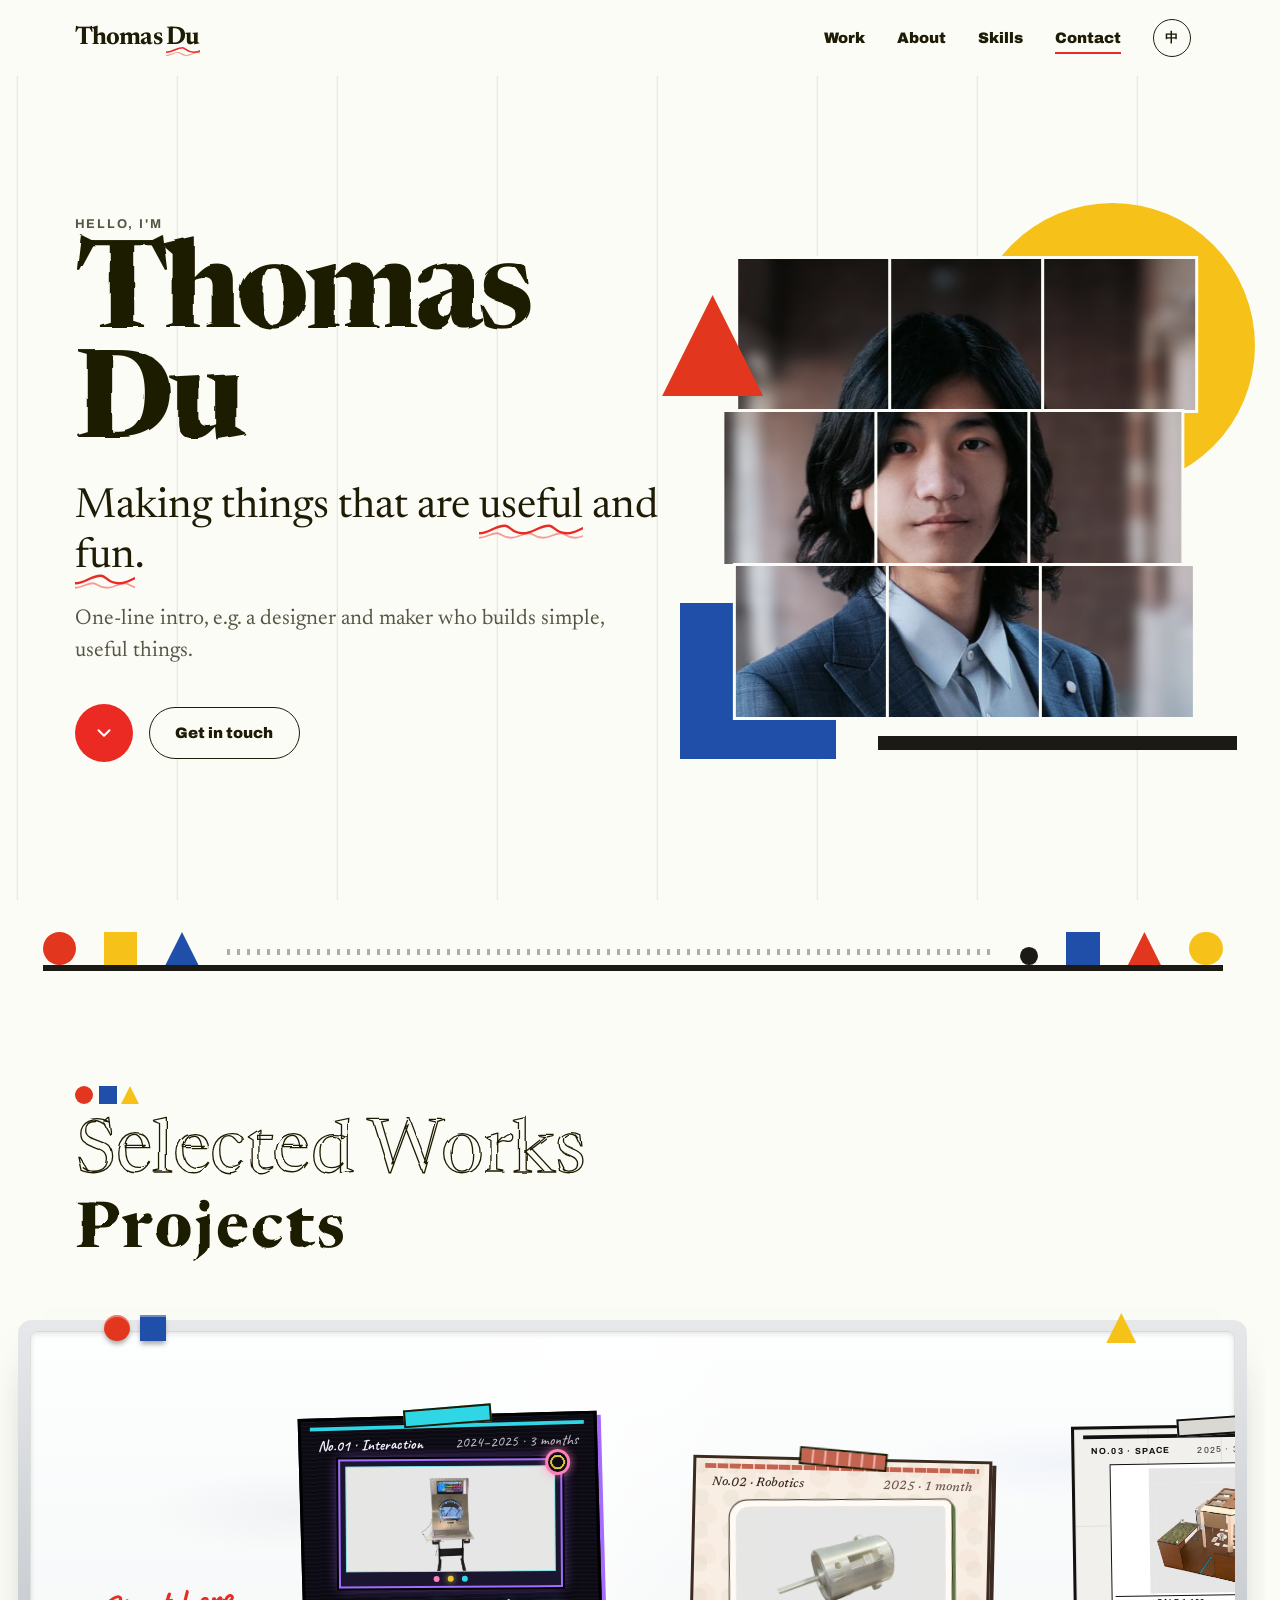
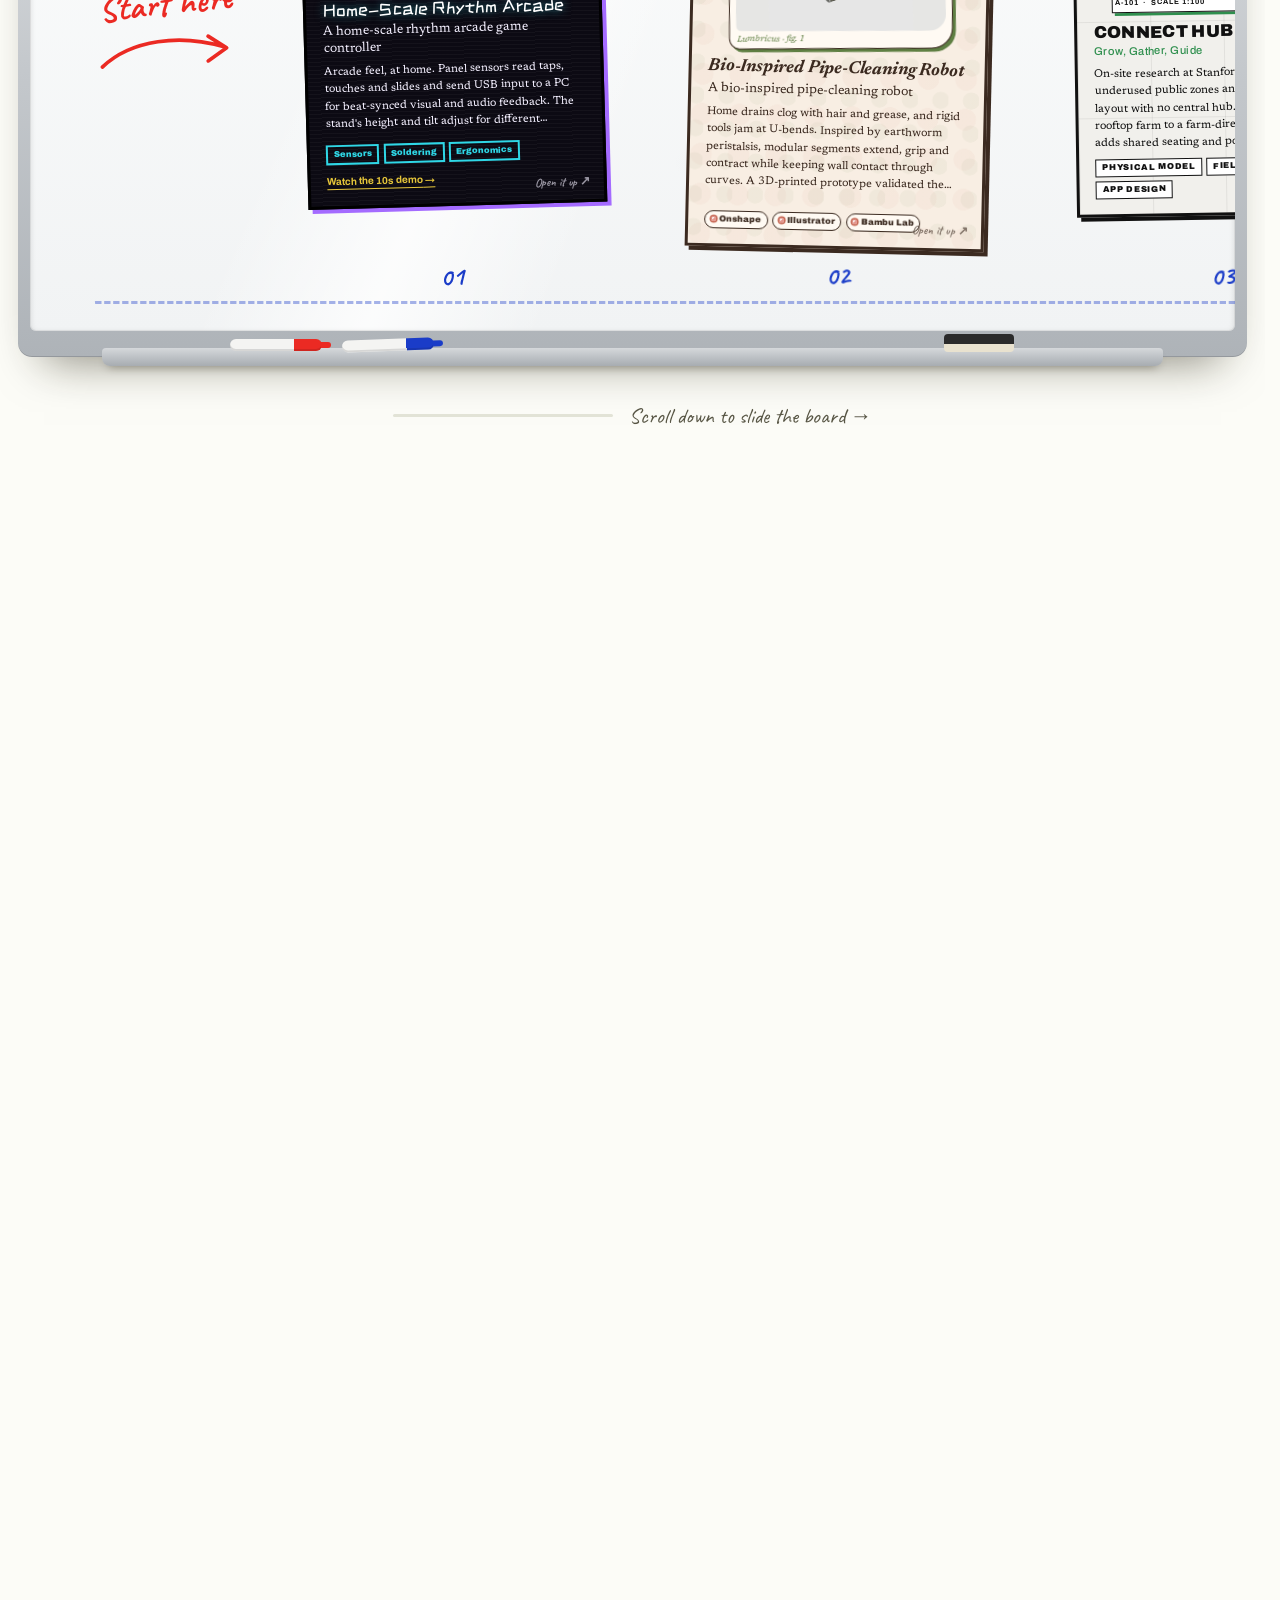
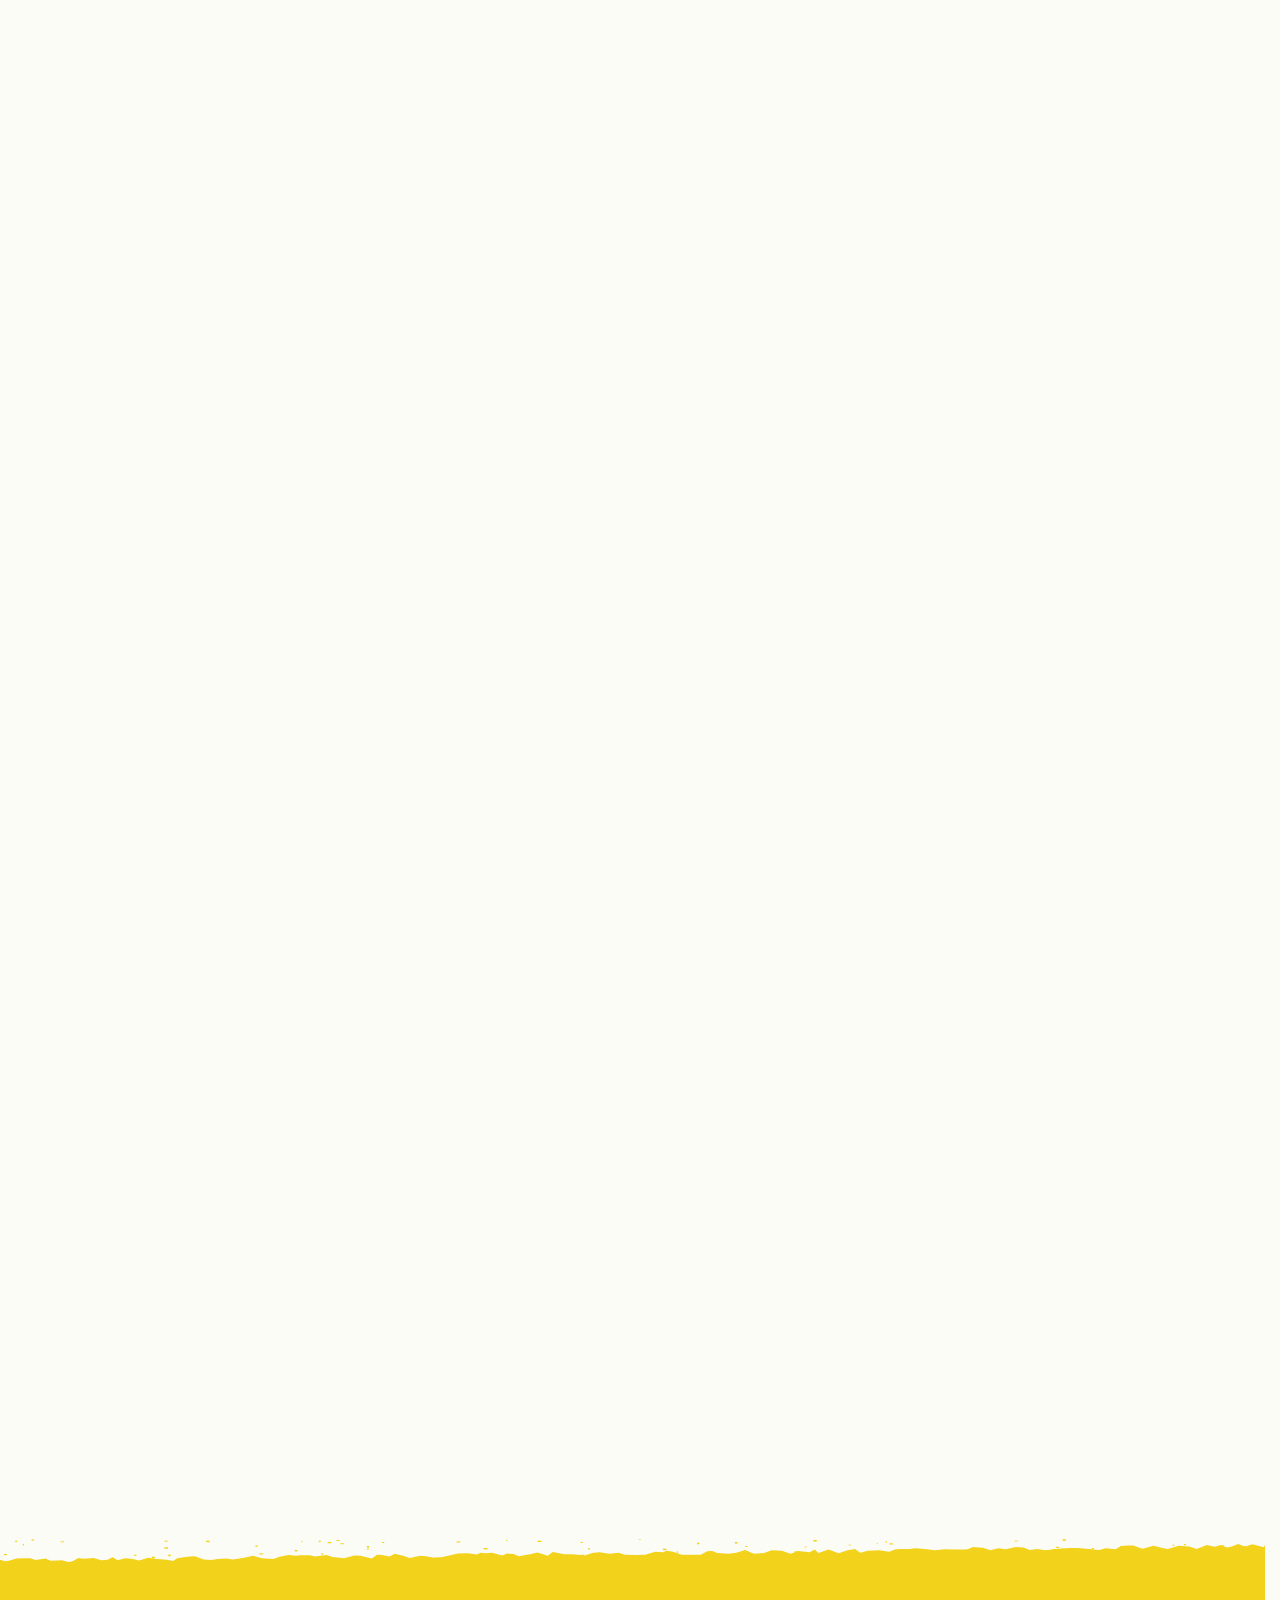
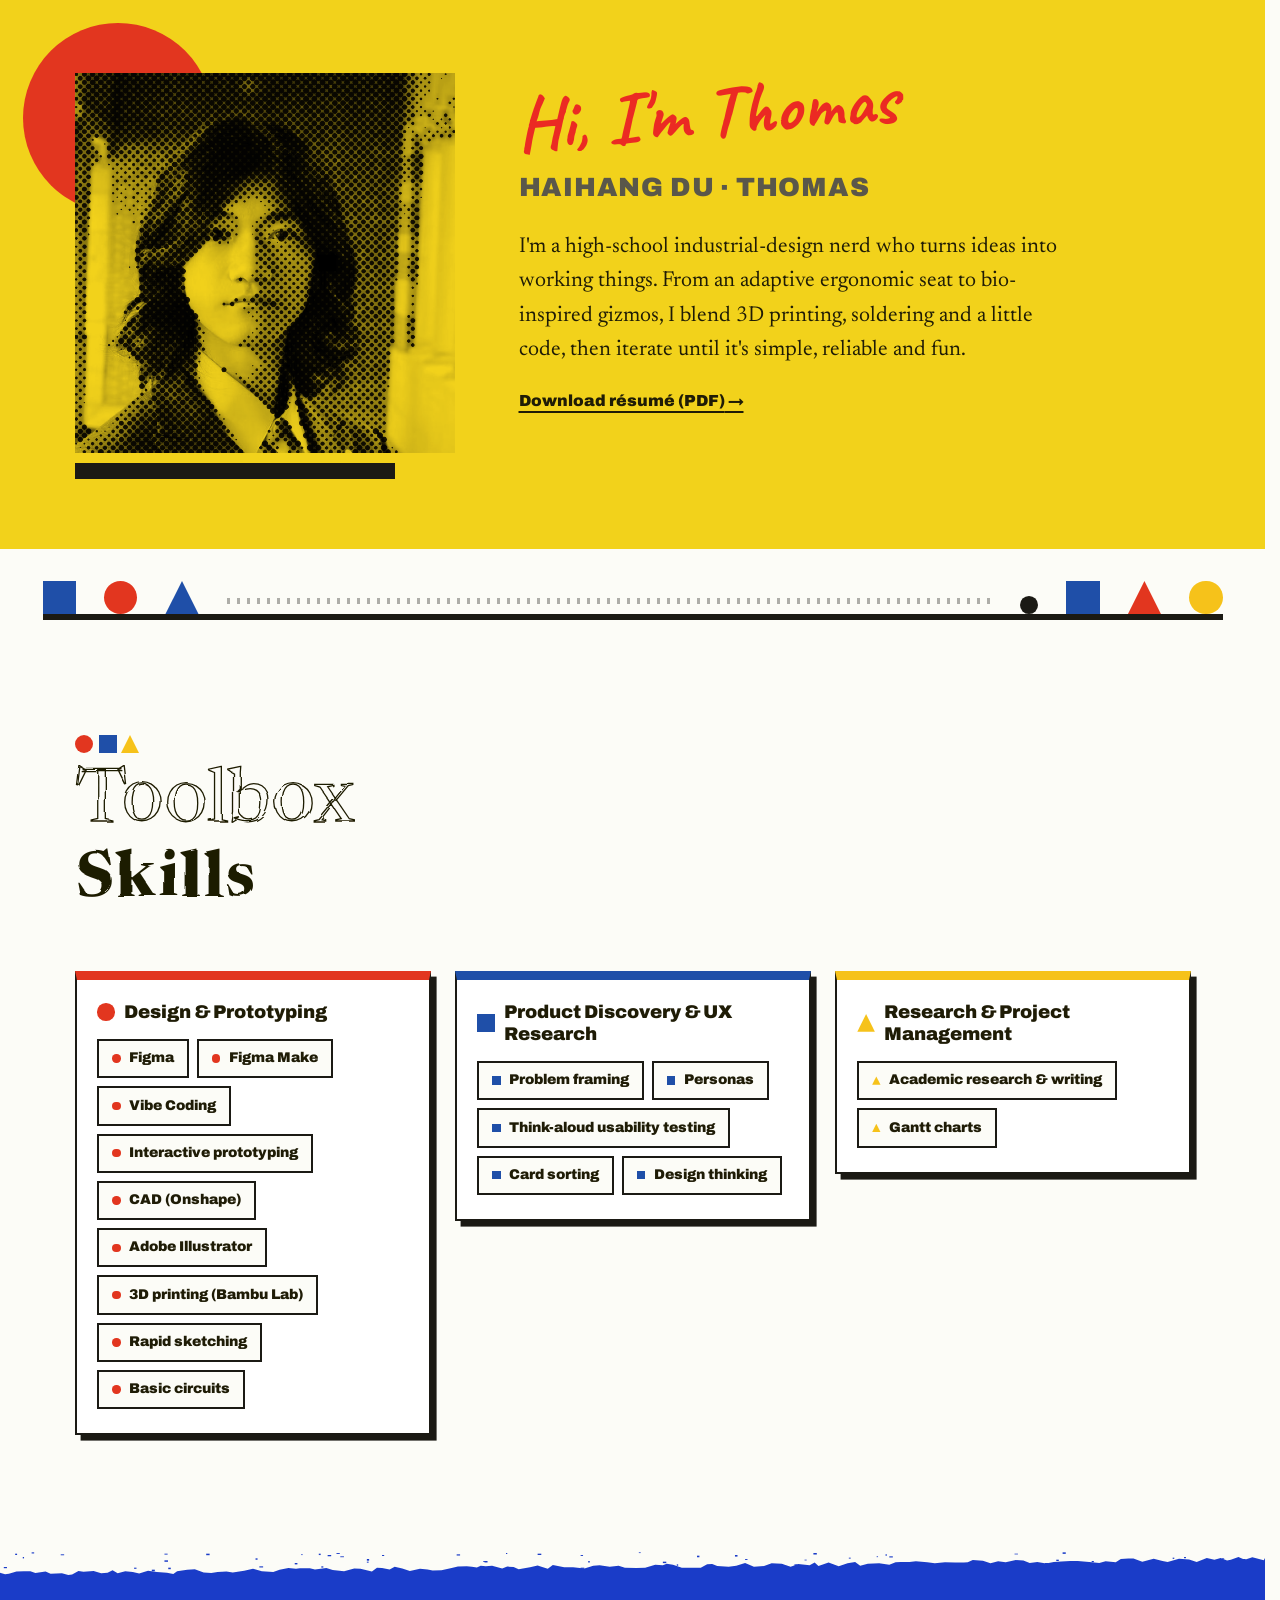
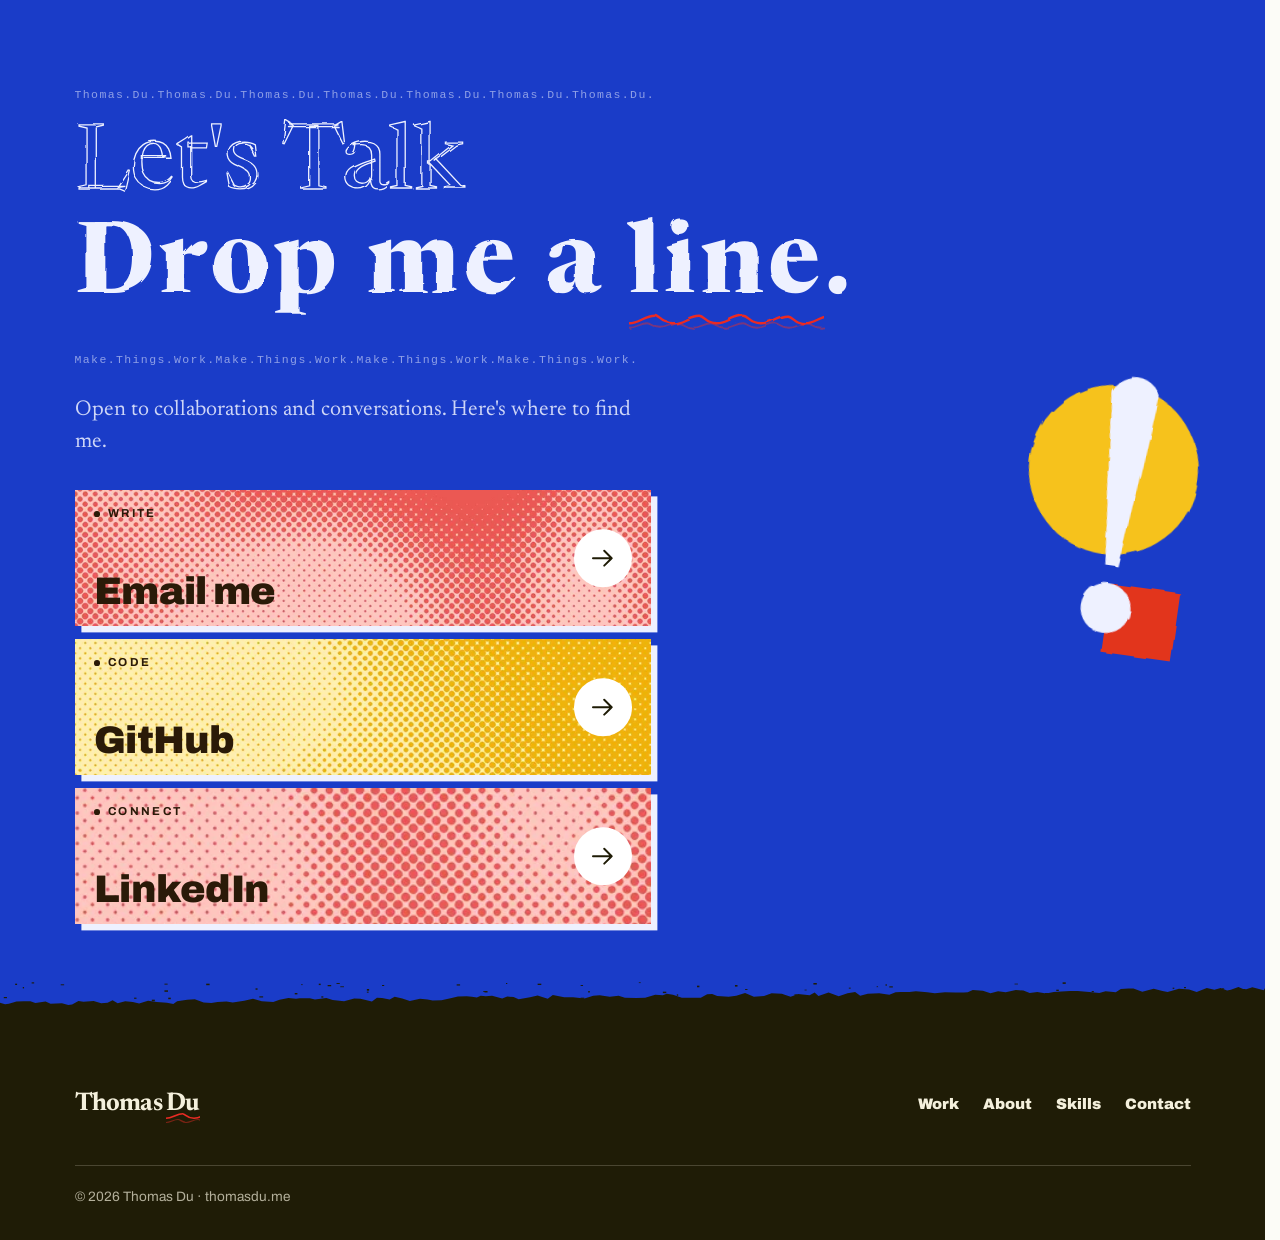
==== commit 00588952: "Give Connect Hub a modern architecture drawing theme Co-Authored-By: Claude Opus 5.5 <noreply@anthro" ====
--- a/index.html
+++ b/index.html
@@ -22,7 +22,7 @@
   <link rel="preconnect" href="https://fonts.gstatic.com" crossorigin />
   <link rel="stylesheet"
         href="https://fonts.googleapis.com/css2?family=Archivo:wght@400;500;700;900&family=Caveat:wght@500;700&family=Pixelify+Sans:wght@500;700&family=Permanent+Marker&family=Yellowtail&family=ZCOOL+KuaiLe&family=Newsreader:ital,opsz,wght@0,6..72,300..700;1,6..72,300..700&family=Noto+Serif+SC:wght@400;700&display=swap" />
-  <link rel="stylesheet" href="css/style.css?v=202611200630" />
+  <link rel="stylesheet" href="css/style.css?v=202611200730" />
 
   <!-- 在页面渲染前应用语言设置 -->
   <script>
@@ -206,7 +206,7 @@
           <p class="lead" data-i18n="contactLead">欢迎合作或交流，通过以下方式找到我。</p>
           <!-- 网点卡片：竖排小字 + 左下大标题 + 右下白色圆形箭头 -->
           <ul class="contact-links ht-row">
-            <li><a href="mailto:you@example.com" class="ht-card ht-red"><span class="ht-side" data-i18n="htWrite">写信</span><b class="ht-title" data-i18n="email">发邮件</b><i class="ht-arrow" aria-hidden="true"><svg viewBox="0 0 24 24" width="24" height="24"><path d="M4 12h15M13 6l6 6-6 6" fill="none" stroke="currentColor" stroke-width="1.6" stroke-linecap="round" stroke-linejoin="round"/></svg></i></a></li>
+            <li><a href="mailto:thomas.haihang.du@gmail.com" class="ht-card ht-red"><span class="ht-side" data-i18n="htWrite">写信</span><b class="ht-title" data-i18n="email">发邮件</b><i class="ht-arrow" aria-hidden="true"><svg viewBox="0 0 24 24" width="24" height="24"><path d="M4 12h15M13 6l6 6-6 6" fill="none" stroke="currentColor" stroke-width="1.6" stroke-linecap="round" stroke-linejoin="round"/></svg></i></a></li>
             <li><a href="https://github.com/duhaihang233" class="ht-card ht-yellow" target="_blank" rel="noopener"><span class="ht-side" data-i18n="htCode">看代码</span><b class="ht-title">GitHub</b><i class="ht-arrow" aria-hidden="true"><svg viewBox="0 0 24 24" width="24" height="24"><path d="M4 12h15M13 6l6 6-6 6" fill="none" stroke="currentColor" stroke-width="1.6" stroke-linecap="round" stroke-linejoin="round"/></svg></i></a></li>
             <li><a href="https://www.linkedin.com/in/haihang-du-03bb993a8/" class="ht-card ht-red ht-flip" target="_blank" rel="noopener"><span class="ht-side" data-i18n="htConnect">加好友</span><b class="ht-title">Linked&shy;In</b><i class="ht-arrow" aria-hidden="true"><svg viewBox="0 0 24 24" width="24" height="24"><path d="M4 12h15M13 6l6 6-6 6" fill="none" stroke="currentColor" stroke-width="1.6" stroke-linecap="round" stroke-linejoin="round"/></svg></i></a></li>
           </ul>
@@ -230,7 +230,7 @@
     </div>
   </footer>
 
-  <script src="js/details.js?v=202611200630" defer></script>
-  <script src="js/main.js?v=202611200630" defer></script>
+  <script src="js/details.js?v=202611200730" defer></script>
+  <script src="js/main.js?v=202611200730" defer></script>
 </body>
 </html>
--- a/css/style.css
+++ b/css/style.css
@@ -4090,78 +4090,238 @@
   color: var(--bio-moss);
 }
 
-/* 蠕动波示意 */
-.worm-art {
-  max-width: 54rem;
-  margin: 0 auto 2.5rem;
-}
-.worm-pipe {
+
+
+/* =========================================================
+   25. 现代建筑风（Connect Hub）
+   黑白灰 + 一个绿色点缀；图纸网格、轴号圆圈、指北针、比例尺、图签栏
+   ========================================================= */
+:root {
+  --arch-ink: #111;
+  --arch-concrete: #f1f0ec;
+  --arch-gray: #8a8a86;
+  --arch-green: #2f8f4e;
+  --arch-north: url("data:image/svg+xml,%3Csvg xmlns='http://www.w3.org/2000/svg' viewBox='0 0 40 40'%3E%3Ccircle cx='20' cy='20' r='18' fill='%23fff' stroke='%23111' stroke-width='2'/%3E%3Cpath d='M20 5 L27 30 L20 25 L13 30 Z' fill='%23111'/%3E%3Cpath d='M20 5 L20 25 L13 30 Z' fill='%23fff' stroke='%23111' stroke-width='1.2'/%3E%3C/svg%3E");
+}
+
+/* ---------- 白板便签 ---------- */
+.note-arch {
+  --note-bg: var(--arch-concrete);
+  --note-text: var(--arch-ink);
+  --note-bar: var(--arch-ink);
+  --note-line: var(--arch-ink);
+  background-color: var(--arch-concrete);
+  /* 顶部粗线 + 结构柱网（很淡） */
+  background-image:
+    linear-gradient(var(--note-bar), var(--note-bar)),
+    linear-gradient(90deg, rgba(17, 17, 17, 0.07) 1px, transparent 1px),
+    linear-gradient(rgba(17, 17, 17, 0.07) 1px, transparent 1px);
+  background-size: calc(100% - 1.6em) 0.32em, 25% 100%, 100% 25%;
+  background-position: 0.8em 0.5em, 0 0, 0 0;
+  background-repeat: no-repeat, repeat, repeat;
+}
+/* 胶带：混凝土灰，细黑边 */
+.note-arch .tape {
+  background: #d9d8d3;
+  border-color: var(--arch-ink);
+}
+.note-arch .note-top {
+  font-family: var(--font-sans);
+  font-size: 0.74em;
+  font-weight: 700;
+  letter-spacing: 0.14em;
+  text-transform: uppercase;
+}
+/* 相框 = 图纸：细黑边，不倾斜；右上指北针，下沿图签栏 */
+.note-arch .note-photo {
   position: relative;
-  height: 7rem;
-  overflow: hidden;
-  border: 2px solid var(--bio-soil);
-  border-radius: 3.5rem;
+  transform: none;
+  padding: 0.4em 0.4em 1.55em;
+  background: #fff;
+  border: 1.5px solid var(--arch-ink);
+  box-shadow: 0.25em 0.25em 0 var(--arch-green);
+}
+.note-arch .note-photo img {
+  background: #fff;
+}
+.note-arch .note-photo::before {
+  content: "";
+  position: absolute;
+  top: 0.75em;
+  right: 0.75em;
+  width: 1.7em;
+  height: 1.7em;
+  background: var(--arch-north) center / contain no-repeat;
+}
+.note-arch .note-photo::after {
+  content: "A-101  ·  SCALE 1:100";
+  position: absolute;
+  left: 0.4em;
+  right: 0.4em;
+  bottom: 0.3em;
+  padding-top: 0.2em;
+  border-top: 1px solid var(--arch-ink);
+  font-family: var(--font-sans);
+  font-size: 0.62em;
+  font-weight: 700;
+  letter-spacing: 0.14em;
+  white-space: pre;
+}
+.note-arch h3 {
+  font-family: var(--font-sans);
+  font-weight: 900;
+  text-transform: uppercase;
+  letter-spacing: 0.02em;
+}
+.note-arch .note-sub {
+  font-family: var(--font-sans);
+  font-size: 0.95em;
+  font-weight: 500;
+  letter-spacing: 0.04em;
+  color: var(--arch-green);
+}
+.note-arch .tag-list li {
+  border: 1px solid var(--arch-ink);
+  background: #fff;
+  text-transform: uppercase;
+  letter-spacing: 0.08em;
+}
+
+/* ---------- 详情页 ---------- */
+.detail-arch .detail-no {
+  font-family: var(--font-sans);
+  font-size: 0.85rem;
+  font-weight: 700;
+  letter-spacing: 0.16em;
+  text-transform: uppercase;
+  color: var(--arch-ink);
+}
+.detail-arch .detail-title {
+  text-transform: uppercase;
+  letter-spacing: 0.01em;
+}
+.detail-arch .detail-sub {
+  font-family: var(--font-sans);
+  font-weight: 500;
+  letter-spacing: 0.06em;
+  color: var(--arch-green);
+}
+/* 比例尺：黑白相间的一段尺，放在信息栏下面 */
+.detail-arch .detail-meta::after {
+  content: "0 5 10 15 20m";
+  display: block;
+  grid-column: 1 / -1;
+  width: 14rem;
+  margin-top: 1.2rem;
+  padding-top: 0.75rem;
+  font-family: var(--font-sans);
+  font-size: 0.68rem;
+  font-weight: 700;
+  text-align: justify;
+  text-align-last: justify;
   background:
-    repeating-linear-gradient(90deg, rgba(59, 42, 32, 0.07) 0 1px, transparent 1px 1.6rem),
-    linear-gradient(#efe2d1, #f8eee3 50%, #efe2d1);
-  box-shadow: inset 0 0.5rem 0 rgba(59, 42, 32, 0.08), 0.35rem 0.35rem 0 var(--bio-moss);
-}
-.worm {
-  position: absolute;
-  left: 6%;
-  top: 50%;
+    linear-gradient(var(--arch-ink), var(--arch-ink)) 0 0 / 100% 1.5px no-repeat,
+    linear-gradient(var(--arch-ink), var(--arch-ink)) 0 0.45rem / 100% 1.5px no-repeat,
+    linear-gradient(var(--arch-ink), var(--arch-ink)) 100% 0 / 1.5px 0.5rem no-repeat,
+    repeating-linear-gradient(90deg, var(--arch-ink) 0 25%, #fff 25% 50%) 0 0 / 100% 0.5rem no-repeat;
+}
+/* 小标题：前面一个轴号圆圈（A、B、C……），后面一条细线 */
+.detail-arch .detail-page {
+  counter-reset: axis;
+}
+.detail-arch .detail-section {
+  counter-increment: axis;
+}
+.detail-arch .detail-h {
   display: flex;
   align-items: center;
-  transform: translateY(-50%);
-  animation: worm-crawl 7s linear infinite;
-}
-.worm i {
-  width: 2.6rem;
-  height: 3.2rem;
-  margin-right: -0.5rem;
-  border: 2px solid var(--bio-soil);
-  border-radius: 45%;
-  background: radial-gradient(ellipse at 40% 30%, #f6c2b9, var(--bio-flesh) 55%, var(--bio-clay));
-  animation: worm-pulse 1.4s ease-in-out infinite;
-  animation-delay: calc(var(--k) * -0.1s);
-}
-.worm i:nth-child(5) {
-  background: radial-gradient(ellipse at 40% 30%, #f6c2b9, #d77a70 55%, #a84a3a);
-}
-.worm-head {
-  width: 2.2rem;
-  height: 2.4rem;
-  border: 2px solid var(--bio-soil);
-  border-radius: 40% 60% 60% 40%;
-  background: radial-gradient(ellipse at 40% 30%, #f6c2b9, var(--bio-flesh) 60%);
-}
-@keyframes worm-pulse {
-  0%, 100% { transform: scale(1.15, 1.35); }
-  50% { transform: scale(0.85, 0.75); }
-}
-@keyframes worm-crawl {
-  from { transform: translate(0, -50%); }
-  to { transform: translate(18%, -50%); }
-}
-.worm-art figcaption {
+  gap: 0.9rem;
+  font-family: var(--font-sans);
+  font-weight: 900;
+  text-transform: uppercase;
+  letter-spacing: 0.02em;
+  filter: none;
+}
+.detail-arch .detail-h::before {
+  content: counter(axis, upper-alpha);
+  flex: none;
   display: grid;
-  grid-template-columns: repeat(3, minmax(0, 1fr));
-  gap: 1rem;
-  margin-top: 1rem;
-  font-family: var(--font-serif);
-  font-size: 1rem;
-  line-height: 1.4;
-}
-.worm-art figcaption strong {
-  display: block;
+  place-items: center;
+  width: 1.4em;
+  height: 1.4em;
+  border: 2px solid var(--arch-ink);
+  border-radius: 50%;
+  background: #fff;
+  font-size: 0.7em;
+}
+.detail-arch .detail-h::after {
+  content: "";
+  flex: 1;
+  height: 1px;
+  background: repeating-linear-gradient(90deg, var(--arch-ink) 0 14px, transparent 14px 20px, var(--arch-ink) 20px 23px, transparent 23px 29px);
+}
+/* 要点 = 图纸注释：方框编号 */
+.detail-arch .detail-points {
+  counter-reset: key;
+}
+.detail-arch .detail-points li {
+  counter-increment: key;
+  padding-left: 2.6rem;
+}
+.detail-arch .detail-points li::before {
+  content: counter(key, decimal-leading-zero);
+  left: 0;
+  width: 1.9rem;
+  height: 1.3rem;
+  top: calc(var(--ruled-gap) / 2 - 0.65rem);
+  display: grid;
+  place-items: center;
+  background: var(--arch-ink);
+  color: #fff;
+  font-family: var(--font-sans);
+  font-size: 0.72rem;
+  font-weight: 900;
+  line-height: 1;
+}
+.detail-arch .detail-points li:first-child::before { background: var(--arch-green); }
+/* 图片 = 图纸：细黑边、不倾斜，底部是图签栏（图名 + 图号） */
+.detail-arch .detail-page {
+  counter-reset: axis sheet;
+}
+.detail-arch .detail-fig {
+  counter-increment: sheet;
+  padding: 0.6rem 0.6rem 0;
+  transform: none;
+  background: #fff;
+  border: 1.5px solid var(--arch-ink);
+  box-shadow: 0.35rem 0.35rem 0 #d9d8d3;
+}
+.detail-arch .detail-fig img {
+  background: #fff;
+}
+.detail-arch .detail-fig figcaption {
+  display: grid;
+  grid-template-columns: minmax(0, 1fr) auto;
+  margin: 0.6rem -0.6rem 0;
+  padding: 0;
+  border-top: 1.5px solid var(--arch-ink);
+  font-family: var(--font-sans);
+  font-size: 0.82rem;
   font-weight: 700;
-  color: var(--bio-clay);
-}
-@media (max-width: 560px) {
-  .worm-art figcaption { grid-template-columns: minmax(0, 1fr); gap: 0.4rem; }
-  .worm i { width: 1.8rem; height: 2.3rem; }
-}
-@media (prefers-reduced-motion: reduce) {
-  .worm,
-  .worm i { animation: none; }
-}
+  line-height: 1.3;
+}
+.detail-arch .detail-fig figcaption {
+  padding: 0.5rem 0.7rem;
+}
+.detail-arch .detail-fig figcaption::after {
+  content: "A-" counter(sheet, decimal-leading-zero);
+  align-self: stretch;
+  display: grid;
+  place-items: center;
+  margin: -0.5rem -0.7rem -0.5rem 0.7rem;
+  padding: 0 0.8rem;
+  border-left: 1.5px solid var(--arch-ink);
+  background: var(--arch-concrete);
+  font-size: 0.75rem;
+  letter-spacing: 0.08em;
+}
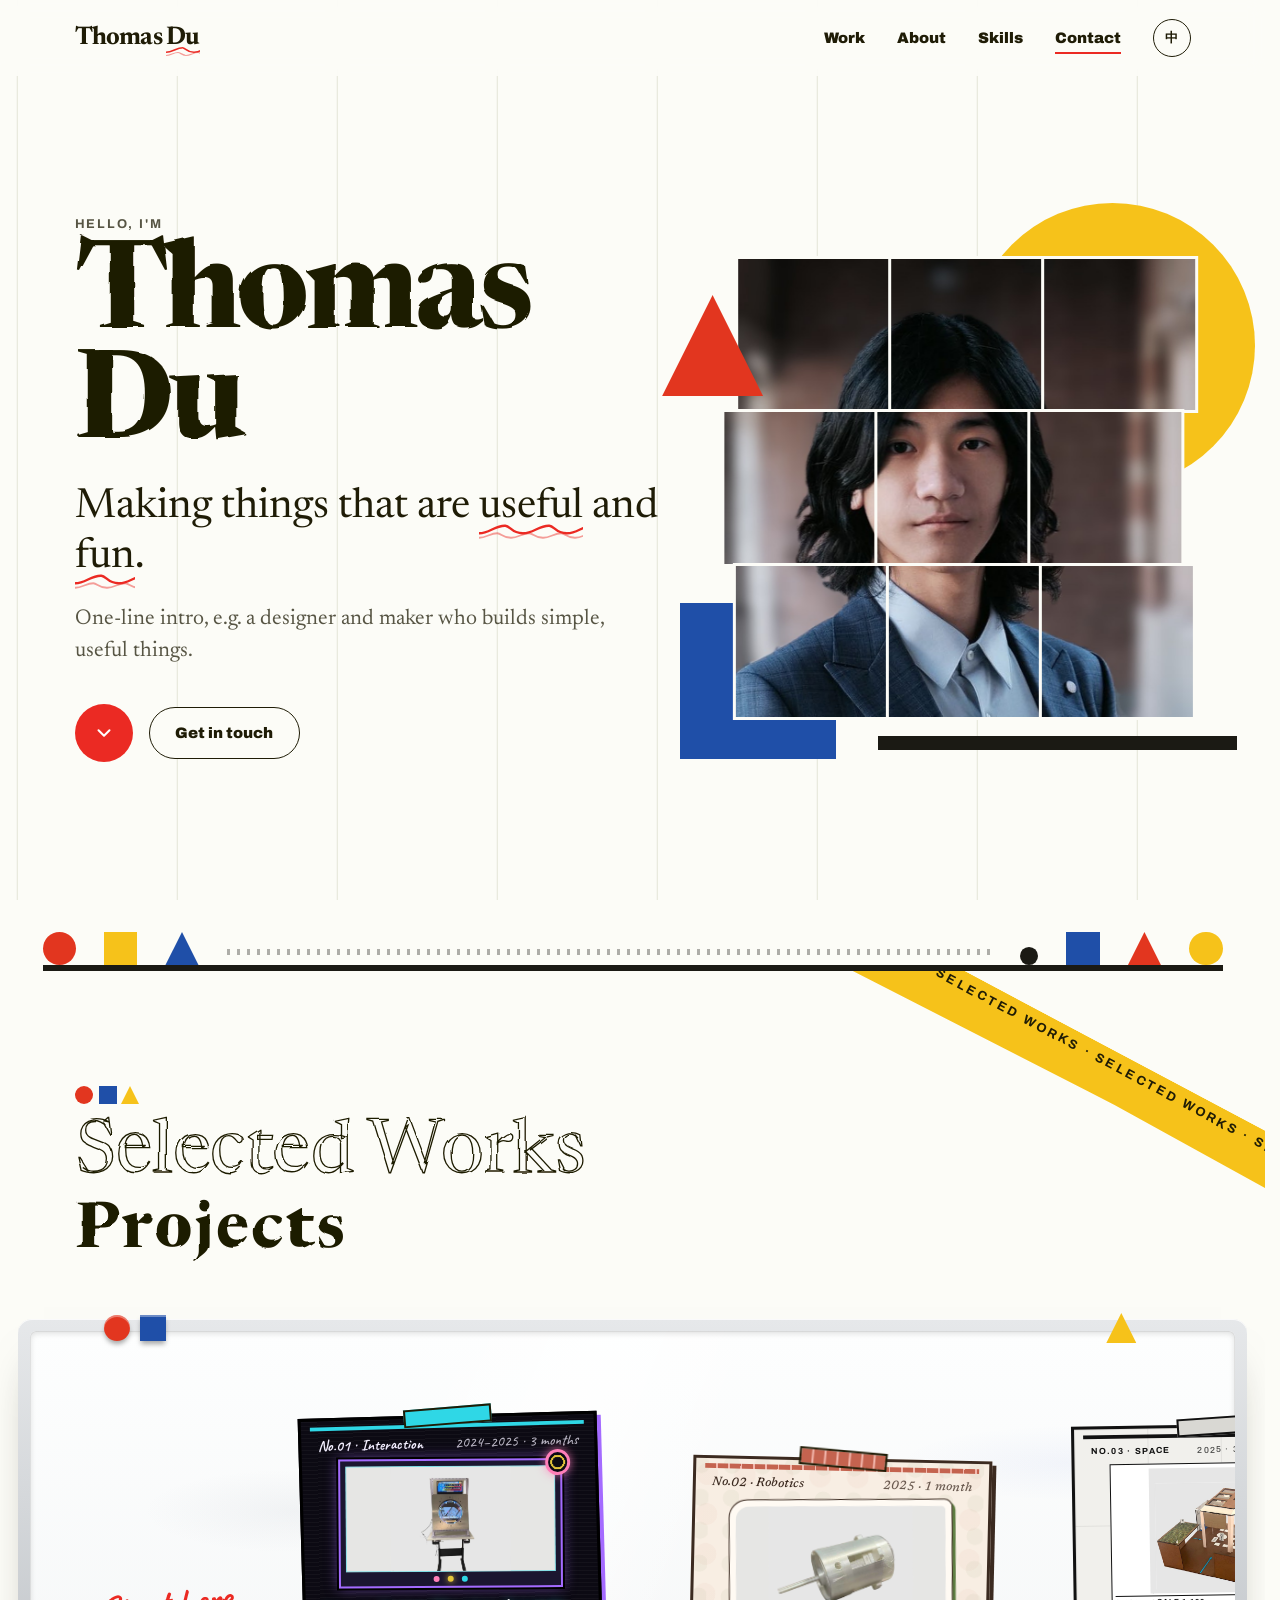
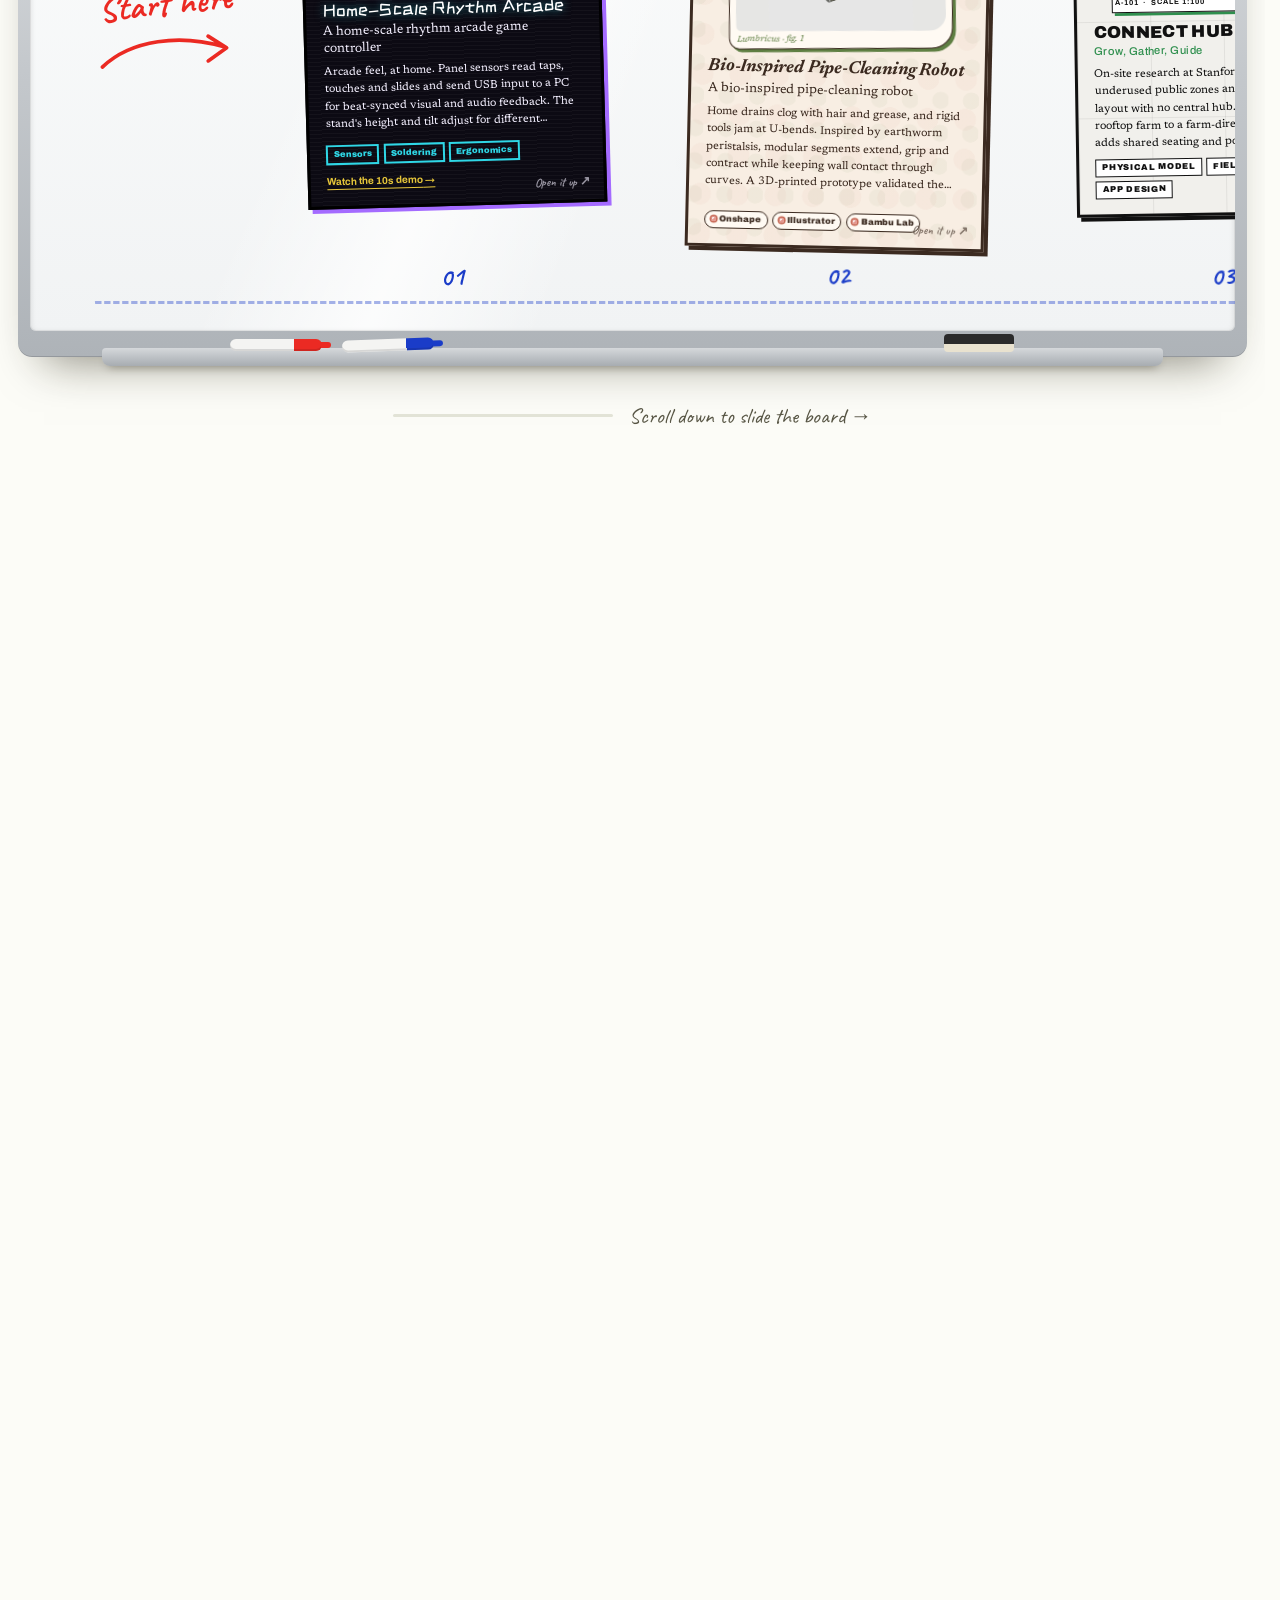
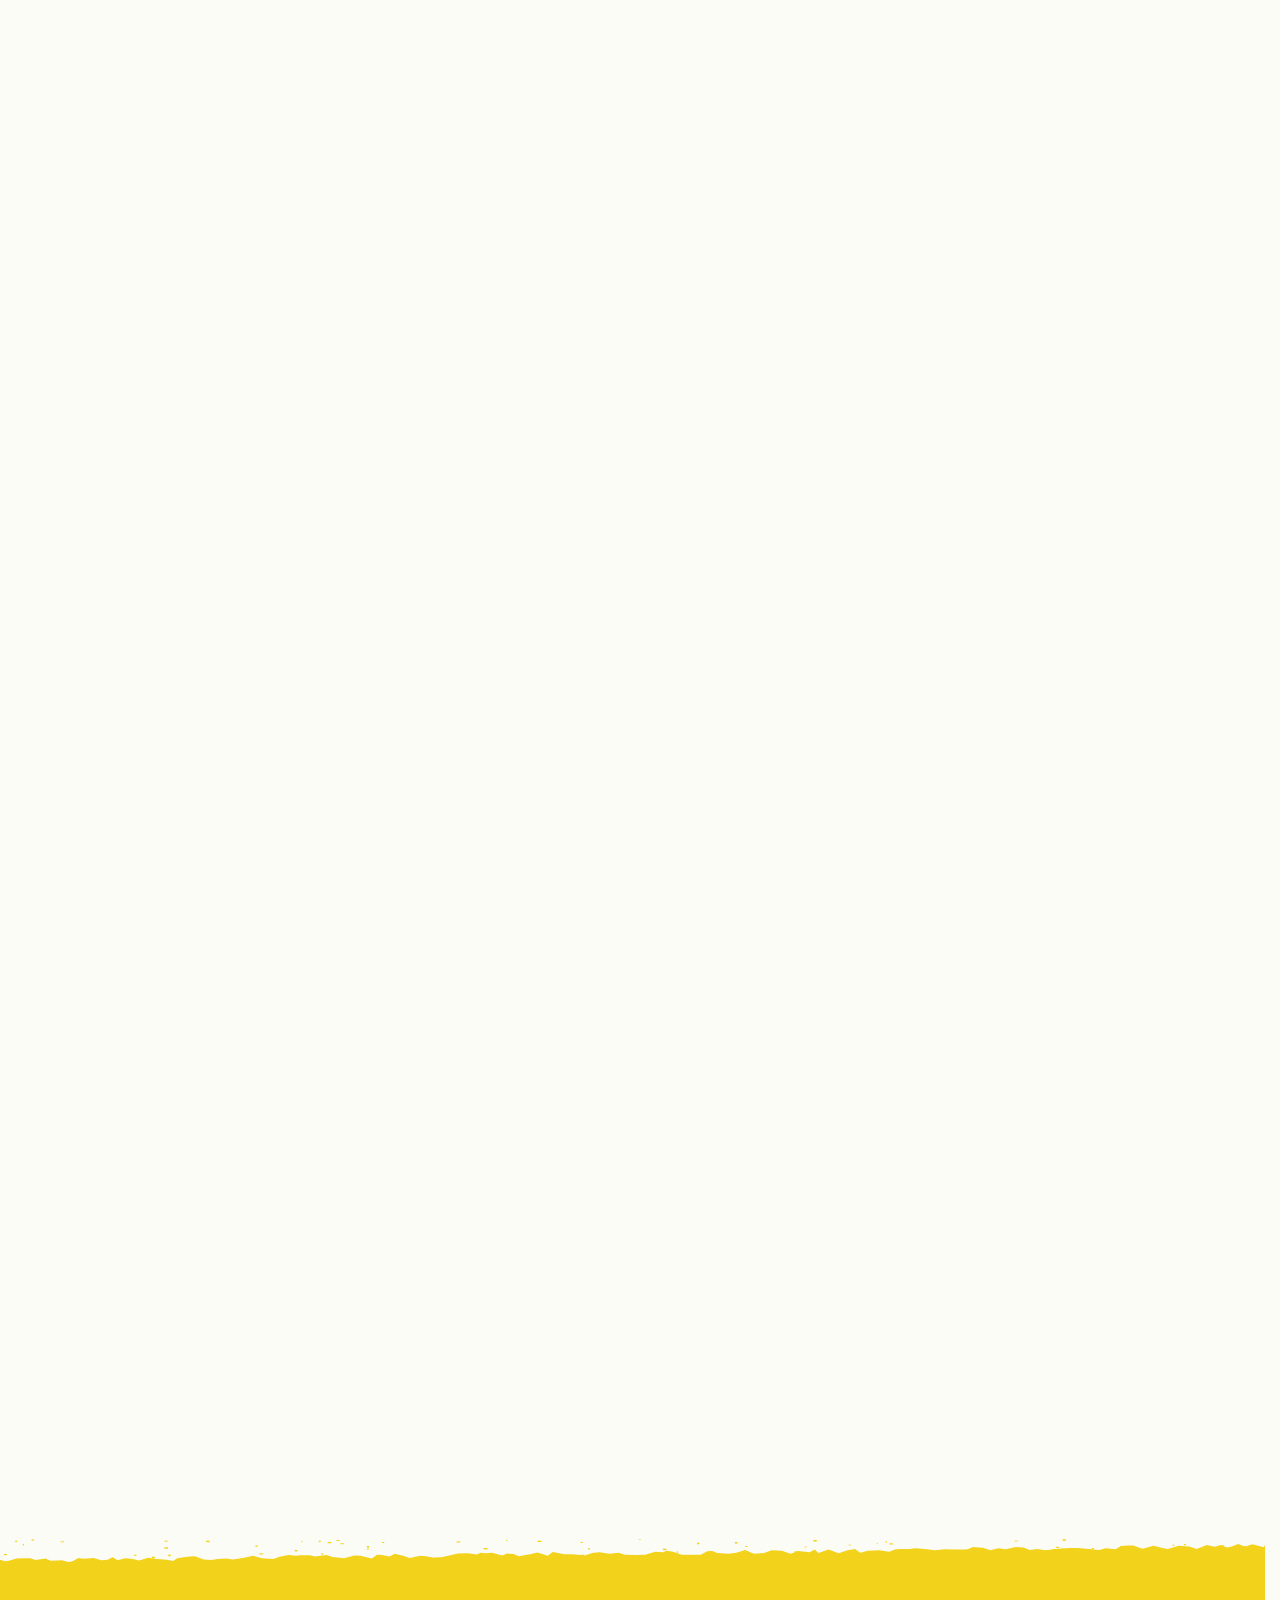
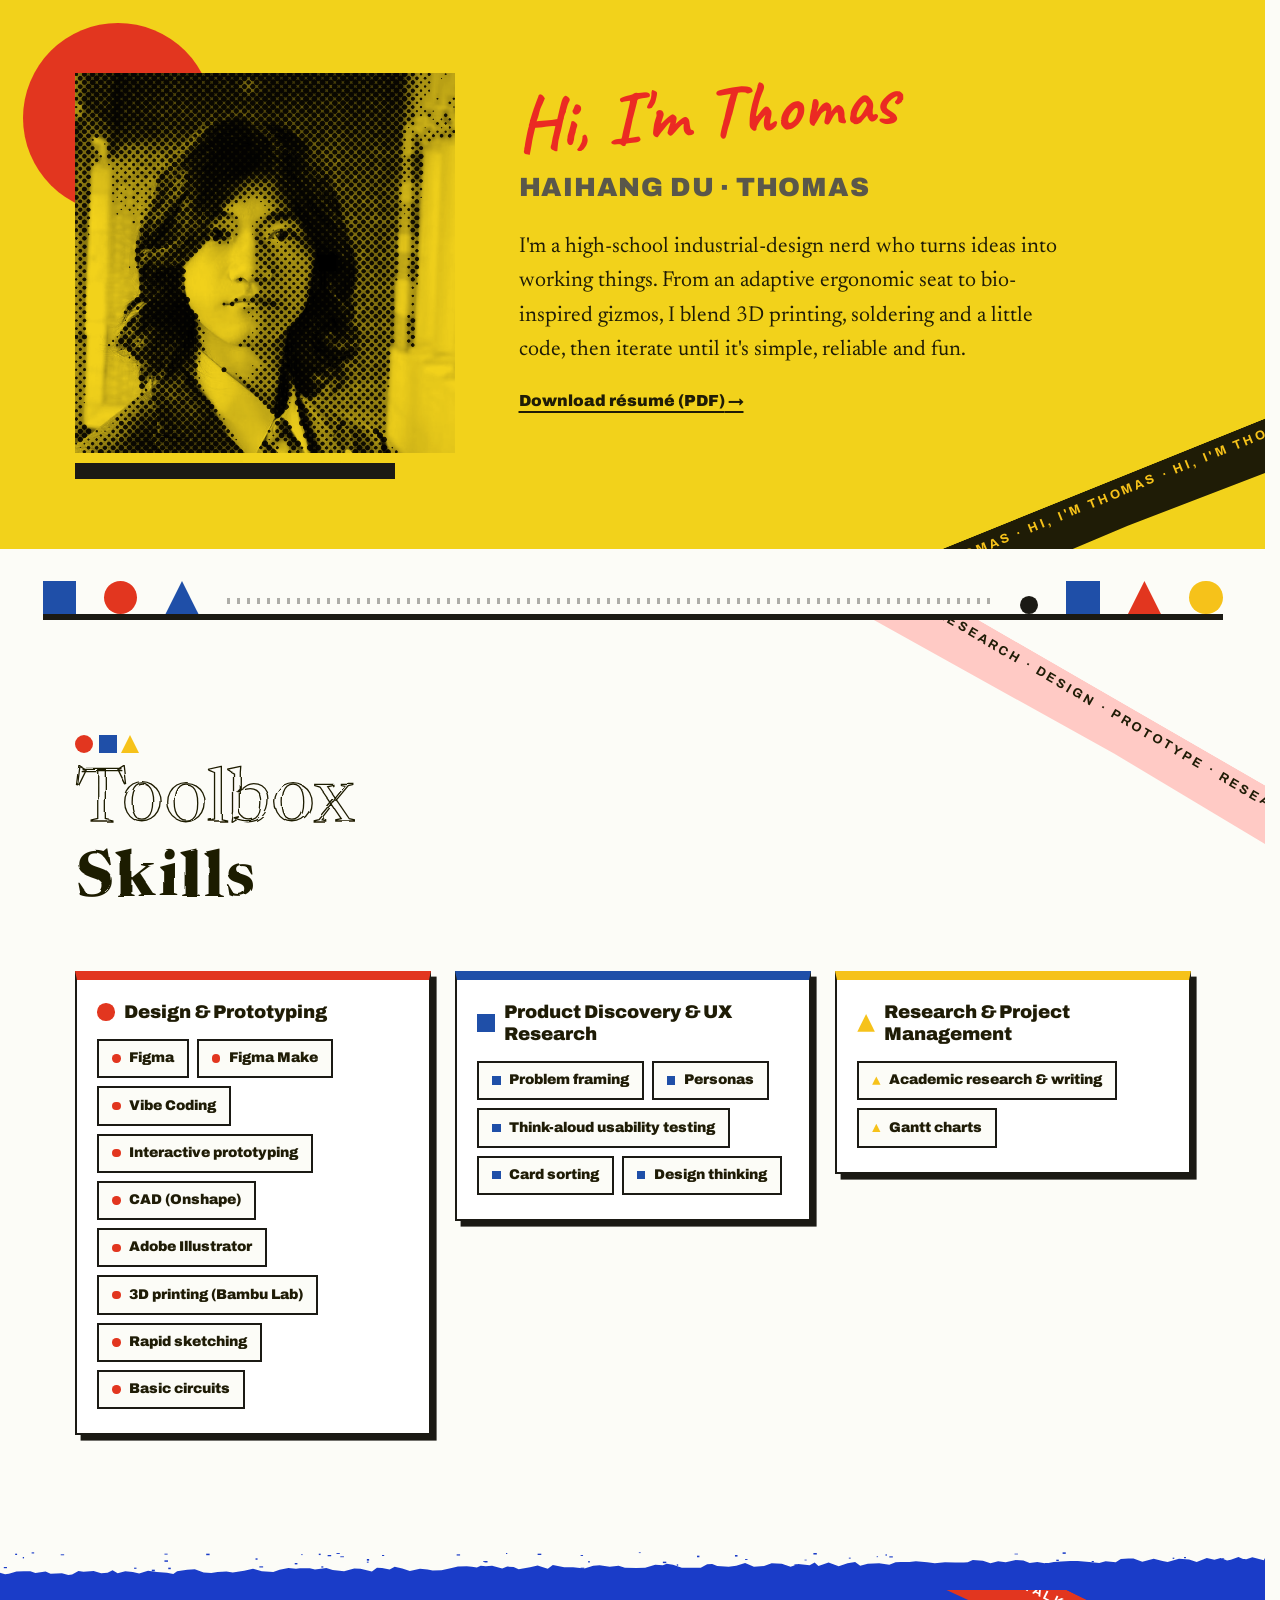
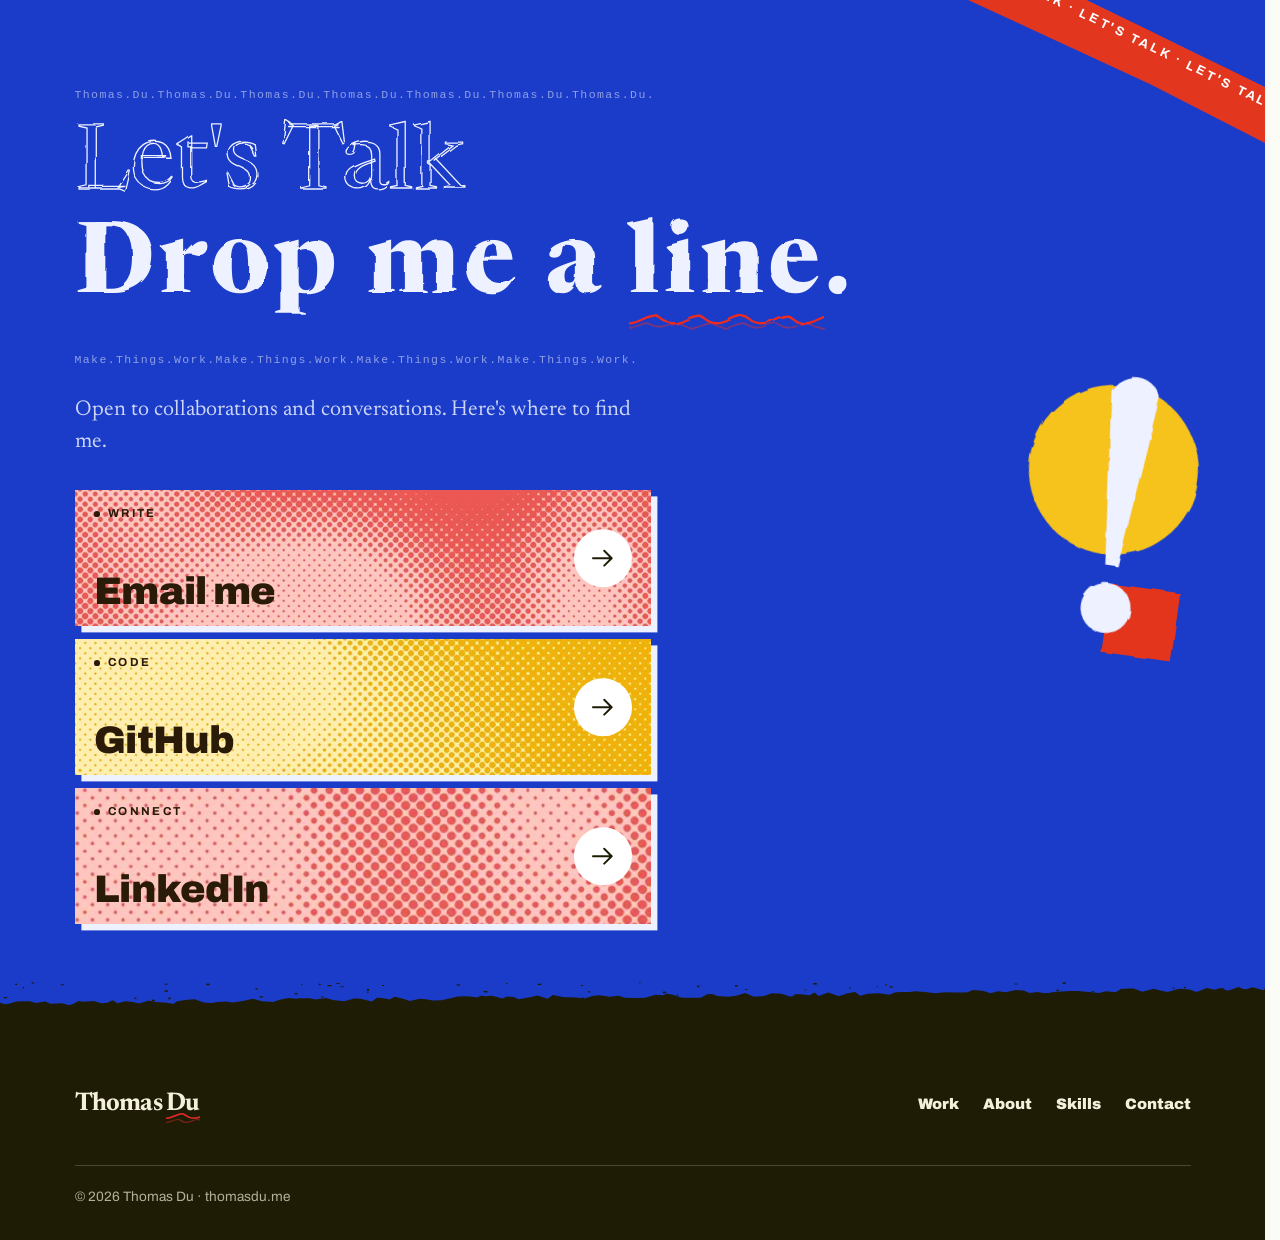
==== commit 57c029b6: "Add d.school-style diagonal ribbons across section corners Co-Authored-By: Claude Opus 5.5 <noreply@" ====
--- a/index.html
+++ b/index.html
@@ -22,7 +22,7 @@
   <link rel="preconnect" href="https://fonts.gstatic.com" crossorigin />
   <link rel="stylesheet"
         href="https://fonts.googleapis.com/css2?family=Archivo:wght@400;500;700;900&family=Caveat:wght@500;700&family=Pixelify+Sans:wght@500;700&family=Permanent+Marker&family=Yellowtail&family=ZCOOL+KuaiLe&family=Newsreader:ital,opsz,wght@0,6..72,300..700;1,6..72,300..700&family=Noto+Serif+SC:wght@400;700&display=swap" />
-  <link rel="stylesheet" href="css/style.css?v=202611200730" />
+  <link rel="stylesheet" href="css/style.css?v=202611200900" />
 
   <!-- 在页面渲染前应用语言设置 -->
   <script>
@@ -103,6 +103,8 @@
 
     <!-- ============ 作品 ============ -->
     <section id="projects" class="section journal-section">
+      <!-- 斜向横幅：重复的小字，斜穿过角落（纯装饰） -->
+      <div class="ribbon-zone rz-projects" aria-hidden="true"><div class="ribbon"><span>SELECTED WORKS · SELECTED WORKS · SELECTED WORKS · SELECTED WORKS · SELECTED WORKS · SELECTED WORKS · SELECTED WORKS · SELECTED WORKS · SELECTED WORKS · SELECTED WORKS · SELECTED WORKS · SELECTED WORKS · SELECTED WORKS · SELECTED WORKS · </span><span>SELECTED WORKS · SELECTED WORKS · SELECTED WORKS · SELECTED WORKS · SELECTED WORKS · SELECTED WORKS · SELECTED WORKS · SELECTED WORKS · SELECTED WORKS · SELECTED WORKS · SELECTED WORKS · SELECTED WORKS · SELECTED WORKS · SELECTED WORKS · </span></div></div>
       <div class="container">
         <header class="section-head">
           <p class="outline-latin" lang="en" aria-hidden="true">Selected Works</p>
@@ -131,6 +133,7 @@
 
     <!-- ============ 关于（黄色色带 + 网点肖像） ============ -->
     <section id="about" class="band band-yellow">
+      <div class="ribbon-zone rz-about" aria-hidden="true"><div class="ribbon"><span>HI, I'M THOMAS · HI, I'M THOMAS · HI, I'M THOMAS · HI, I'M THOMAS · HI, I'M THOMAS · HI, I'M THOMAS · HI, I'M THOMAS · HI, I'M THOMAS · HI, I'M THOMAS · HI, I'M THOMAS · HI, I'M THOMAS · HI, I'M THOMAS · HI, I'M THOMAS · HI, I'M THOMAS · </span><span>HI, I'M THOMAS · HI, I'M THOMAS · HI, I'M THOMAS · HI, I'M THOMAS · HI, I'M THOMAS · HI, I'M THOMAS · HI, I'M THOMAS · HI, I'M THOMAS · HI, I'M THOMAS · HI, I'M THOMAS · HI, I'M THOMAS · HI, I'M THOMAS · HI, I'M THOMAS · HI, I'M THOMAS · </span></div></div>
       <div class="container about-grid">
         <!-- 网点肖像：底层是黑白照片（与黄色正片叠底），上面叠一层网点 -->
         <figure class="halftone" role="img" aria-label="Thomas Du 的网点肖像" data-i18n-aria="halftone">
@@ -153,6 +156,7 @@
     </div>
 
     <section id="skills" class="section">
+      <div class="ribbon-zone rz-skills" aria-hidden="true"><div class="ribbon"><span>DESIGN · PROTOTYPE · RESEARCH · DESIGN · PROTOTYPE · RESEARCH · DESIGN · PROTOTYPE · RESEARCH · DESIGN · PROTOTYPE · RESEARCH · DESIGN · PROTOTYPE · RESEARCH · DESIGN · PROTOTYPE · RESEARCH · DESIGN · PROTOTYPE · RESEARCH · DESIGN · PROTOTYPE · RESEARCH · </span><span>DESIGN · PROTOTYPE · RESEARCH · DESIGN · PROTOTYPE · RESEARCH · DESIGN · PROTOTYPE · RESEARCH · DESIGN · PROTOTYPE · RESEARCH · DESIGN · PROTOTYPE · RESEARCH · DESIGN · PROTOTYPE · RESEARCH · DESIGN · PROTOTYPE · RESEARCH · DESIGN · PROTOTYPE · RESEARCH · </span></div></div>
       <div class="container">
         <header class="section-head">
           <p class="outline-latin" lang="en" aria-hidden="true">Toolbox</p>
@@ -197,6 +201,7 @@
 
     <!-- ============ 联系（深蓝色带） ============ -->
     <section id="contact" class="band band-blue contact">
+      <div class="ribbon-zone rz-contact" aria-hidden="true"><div class="ribbon"><span>LET'S TALK · LET'S TALK · LET'S TALK · LET'S TALK · LET'S TALK · LET'S TALK · LET'S TALK · LET'S TALK · LET'S TALK · LET'S TALK · LET'S TALK · LET'S TALK · LET'S TALK · LET'S TALK · </span><span>LET'S TALK · LET'S TALK · LET'S TALK · LET'S TALK · LET'S TALK · LET'S TALK · LET'S TALK · LET'S TALK · LET'S TALK · LET'S TALK · LET'S TALK · LET'S TALK · LET'S TALK · LET'S TALK · </span></div></div>
       <div class="container contact-inner">
         <div class="contact-main">
           <p class="micro-line" aria-hidden="true">Thomas.Du.Thomas.Du.Thomas.Du.Thomas.Du.Thomas.Du.Thomas.Du.Thomas.Du.</p>
@@ -230,7 +235,7 @@
     </div>
   </footer>
 
-  <script src="js/details.js?v=202611200730" defer></script>
-  <script src="js/main.js?v=202611200730" defer></script>
+  <script src="js/details.js?v=202611200900" defer></script>
+  <script src="js/main.js?v=202611200900" defer></script>
 </body>
 </html>
--- a/css/style.css
+++ b/css/style.css
@@ -2732,11 +2732,28 @@
   translate: 0 -50%;
 }
 
-/* 详情页底部 */
+/* 详情页底部：上一个 / 下一个并排 */
 .detail .detail-pager {
-  grid-template-columns: minmax(0, 1fr);
+  grid-template-columns: repeat(2, minmax(0, 1fr));
   gap: 0.9rem;
   border-top: 0;
+}
+.detail .detail-pager .ht-card {
+  padding-right: 4.8rem;
+}
+/* 并排后每块变窄：标题最多两行，不截断 */
+.detail .detail-pager .ht-title {
+  font-size: clamp(1.15rem, 2.2vw, 1.7rem);
+  line-height: 1.05;
+  white-space: normal;
+  display: -webkit-box;
+  -webkit-box-orient: vertical;
+  -webkit-line-clamp: 2;
+  line-clamp: 2;
+}
+.detail .detail-pager .ht-arrow {
+  right: 1rem;
+  width: clamp(2.6rem, 4vw, 3.2rem);
 }
 .detail .detail-pager .ht-card { text-align: left; }
 .detail-pixel .detail-pager .ht-card { border: 3px solid var(--px-navy); }
@@ -2761,7 +2778,14 @@
   .detail .detail-pager .ht-title {
     white-space: normal;
     font-size: 1.35rem;
-  }
+  }  .detail .detail-pager { gap: 0.6rem; }
+  .detail .detail-pager .ht-card {
+    height: 7.5rem;
+    padding: 0 2.9rem 0.8rem 0.8rem;
+  }
+  .detail .detail-pager .ht-title { font-size: 1.05rem; -webkit-line-clamp: 3; line-clamp: 3; }
+  .detail .detail-pager .ht-side { left: 0.8rem; top: 0.7rem; font-size: 0.62rem; }
+  .detail .detail-pager .ht-arrow { top: auto; bottom: 0.6rem; right: 0.6rem; width: 2.1rem; translate: none; }
 }
 @media (prefers-reduced-motion: reduce) {
   .ht-card::before,
@@ -4325,3 +4349,80 @@
   font-size: 0.75rem;
   letter-spacing: 0.08em;
 }
+
+/* =========================================================
+   26. 斜向横幅（参考 d.school）：一条带重复大写小字的彩带斜穿过区块角落
+   只放在没有文字的角上；文字缓慢沿彩带滚动
+   ========================================================= */
+#projects,
+#skills {
+  position: relative;
+}
+.ribbon-zone {
+  position: absolute;
+  z-index: 0;
+  overflow: hidden;
+  pointer-events: none;
+}
+.ribbon-zone ~ * {
+  position: relative;
+  z-index: 1;
+}
+.ribbon {
+  --rb-bg: var(--bh-yellow);
+  --rb-fg: var(--ink);
+  position: absolute;
+  display: flex;
+  width: 220%;
+  padding: 0.5rem 0;
+  background: var(--rb-bg);
+  color: var(--rb-fg);
+  font-family: var(--font-sans);
+  font-size: 0.8rem;
+  font-weight: 700;
+  letter-spacing: 0.22em;
+  line-height: 1;
+  white-space: nowrap;
+}
+.ribbon span {
+  flex: none;
+  padding-right: 0.22em;
+  animation: ribbon-run 60s linear infinite;
+}
+@keyframes ribbon-run {
+  to { transform: translateX(-100%); }
+}
+@media (prefers-reduced-motion: reduce) {
+  .ribbon span { animation: none; }
+}
+
+/* 彩带只穿过区块的一个外角：两端都落在页面/色带的外边缘上，看不到被截断的头 */
+.ribbon {
+  left: var(--cx);
+  top: var(--cy);
+  width: 300%;
+  margin: -0.9rem 0 0 -150%;
+  transform: rotate(var(--ang));
+  transform-origin: 50% 50%;
+}
+/* 作品：右上角，黄色 */
+.rz-projects { top: 0; right: 0; width: 40%; height: 16rem; }
+.rz-projects .ribbon { --cx: 72%; --cy: 40%; --ang: 28deg; }
+/* 关于：右下角，深色带黄字 */
+.rz-about { right: 0; bottom: 0; width: 38%; height: 10rem; }
+.rz-about .ribbon { --rb-bg: var(--ink); --rb-fg: var(--bh-yellow); --cx: 70%; --cy: 65%; --ang: -22deg; }
+/* 技能：右上角，粉红 */
+.rz-skills { top: 0; right: 0; width: 40%; height: 16rem; }
+.rz-skills .ribbon { --rb-bg: var(--pink); --cx: 72%; --cy: 40%; --ang: 30deg; }
+/* 联系：右上角，红色带白字 */
+.rz-contact { top: 0; right: 0; width: 30%; height: 13rem; }
+.rz-contact .ribbon { --rb-bg: var(--bh-red); --rb-fg: #fff; --cx: 72%; --cy: 30%; --ang: 26deg; }
+@media (max-width: 720px) {
+  .ribbon { font-size: 0.66rem; padding: 0.4rem 0; }
+  .rz-about { width: 100%; height: 3.5rem; }
+  .rz-about .ribbon { --cx: 50%; --cy: 60%; --ang: -4deg; }
+  /* 手机上标题占满宽度，斜彩带会压字：只保留“关于”底部那条 */
+  .rz-projects,
+  .rz-skills,
+  .rz-contact { display: none; }
+}
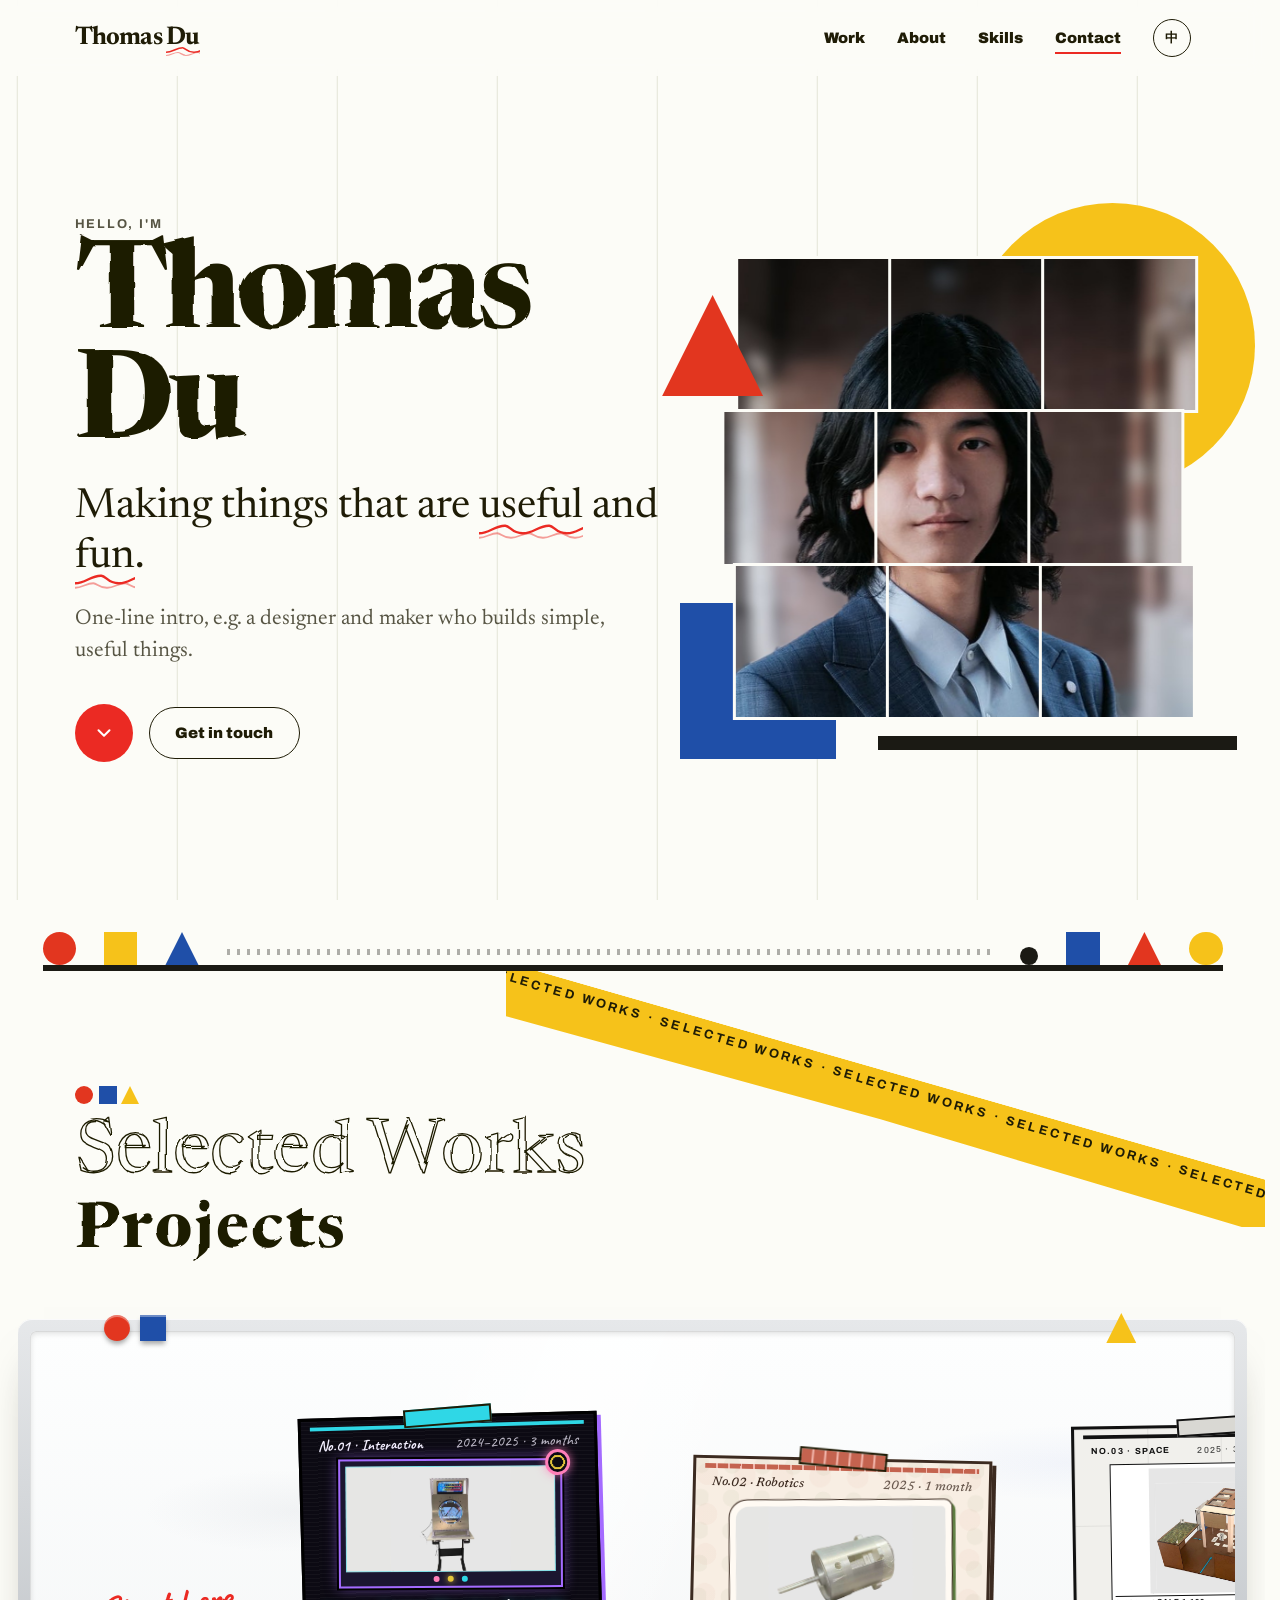
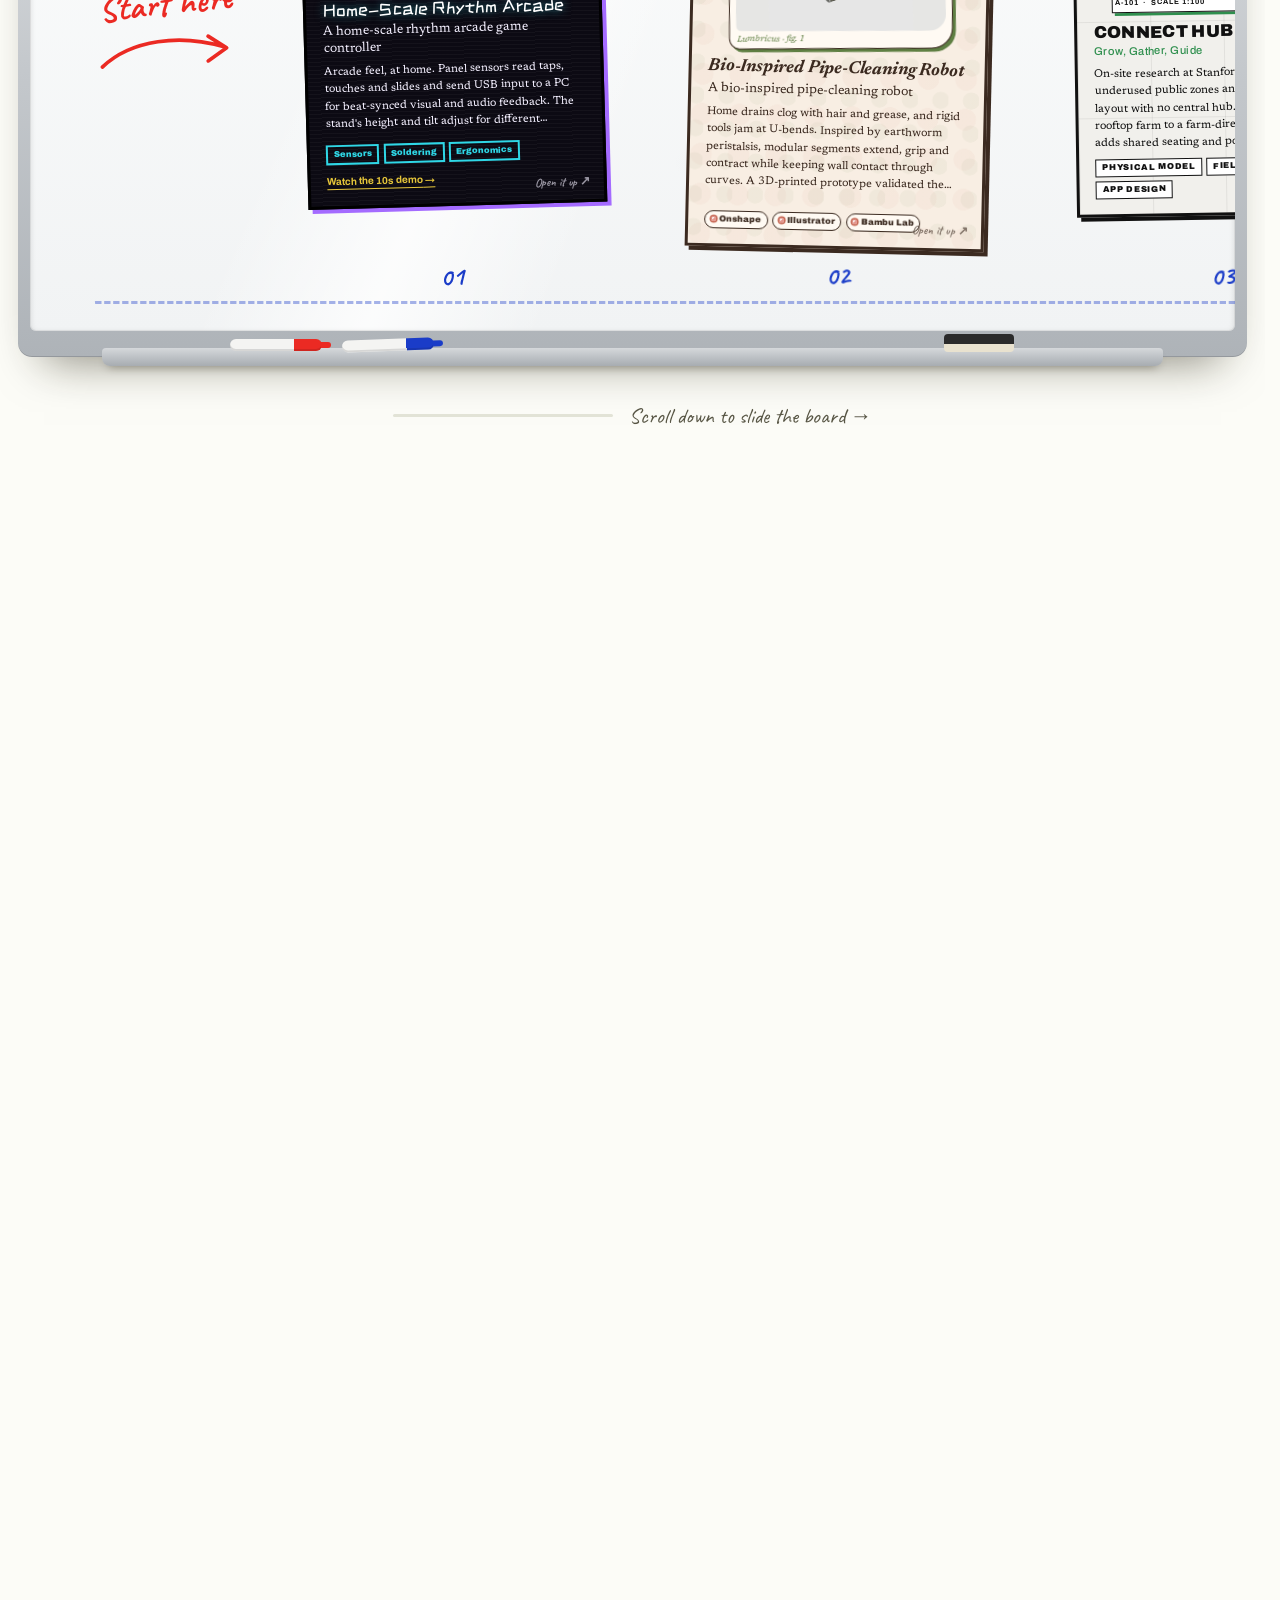
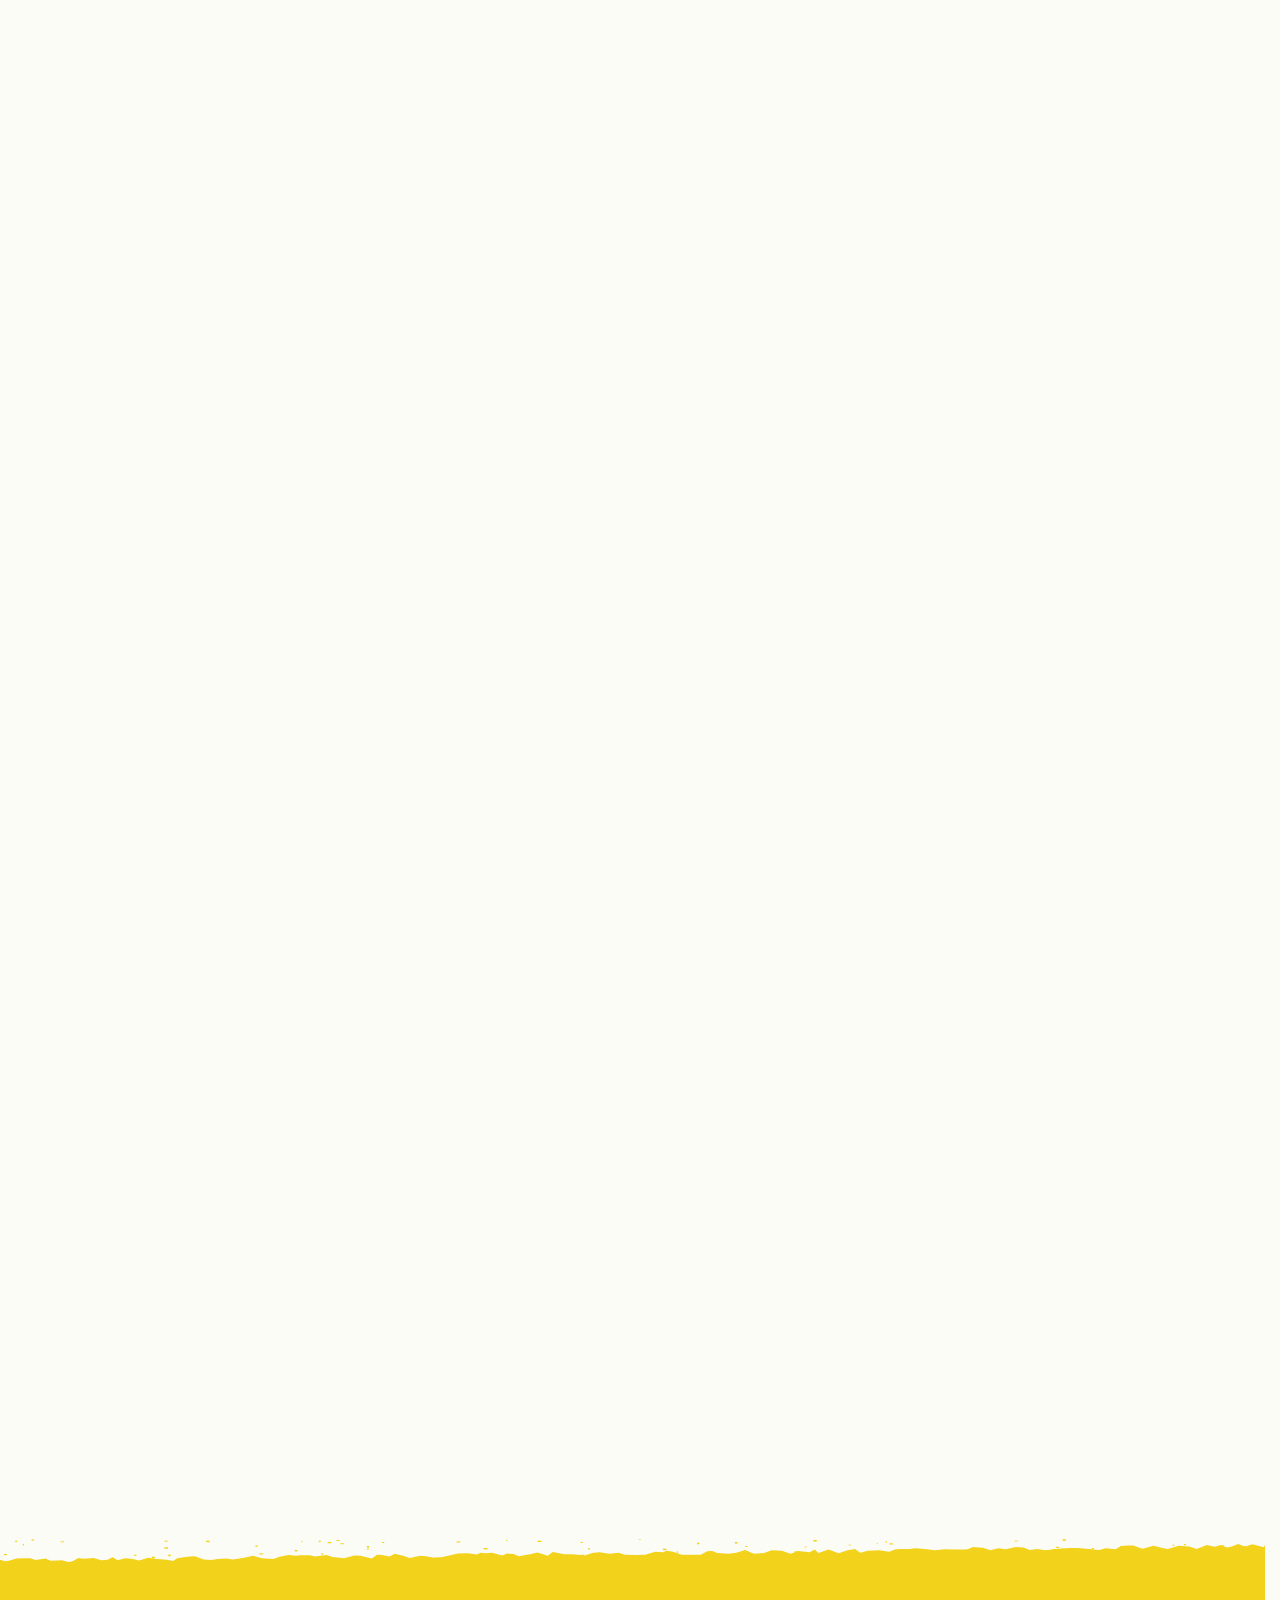
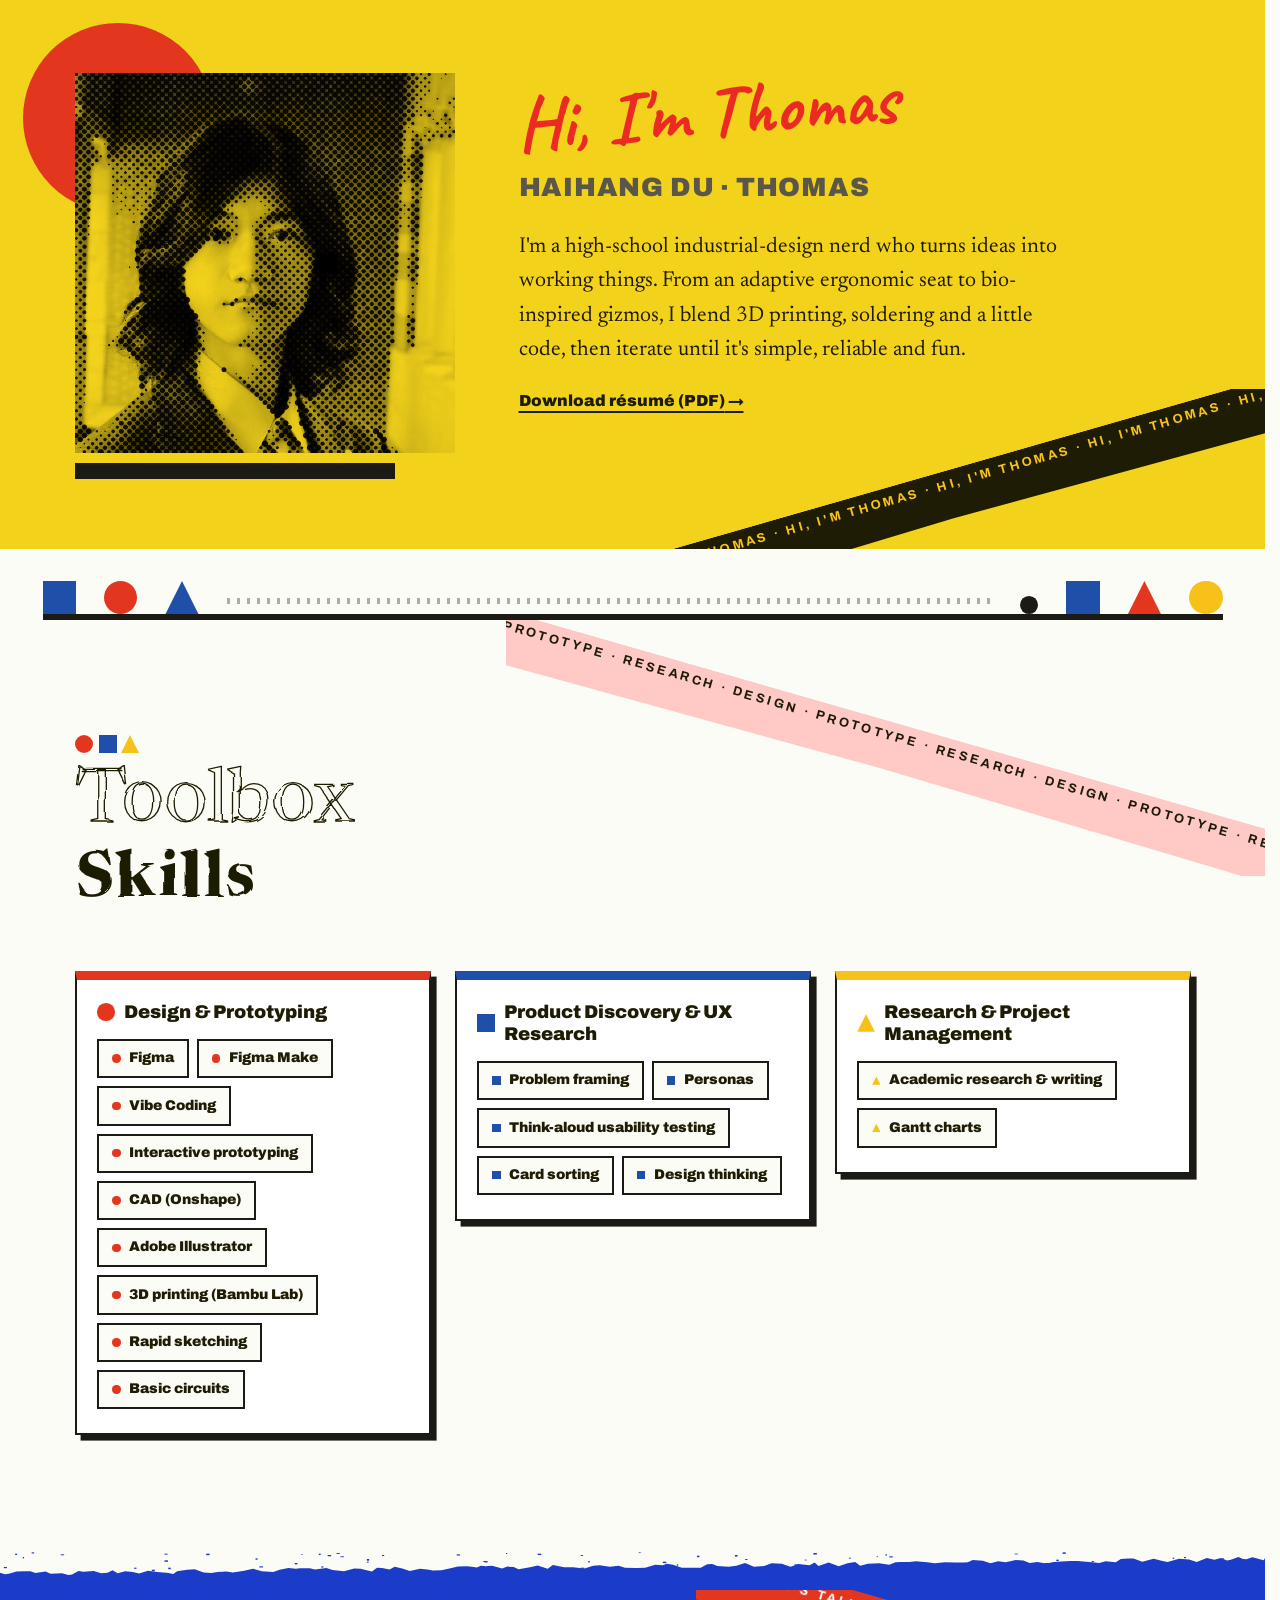
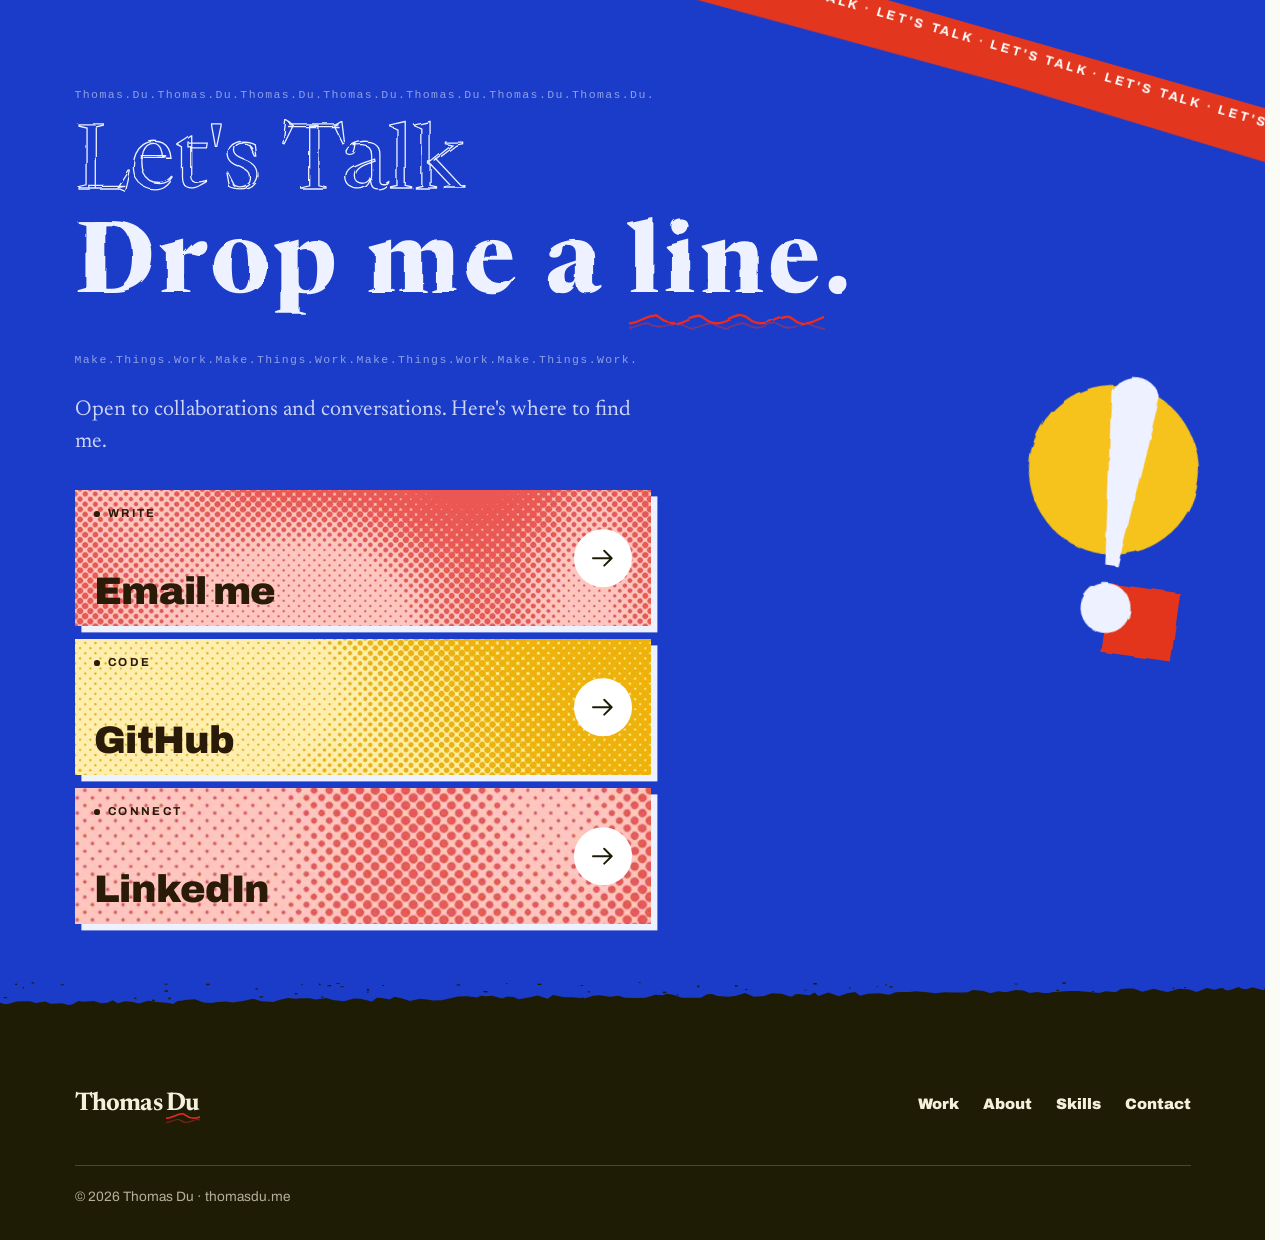
==== commit 601f3c5c: "Move the diagonal ribbons toward the middle Co-Authored-By: Claude Opus 5.5 <noreply@anthropic.com> " ====
--- a/index.html
+++ b/index.html
@@ -22,7 +22,7 @@
   <link rel="preconnect" href="https://fonts.gstatic.com" crossorigin />
   <link rel="stylesheet"
         href="https://fonts.googleapis.com/css2?family=Archivo:wght@400;500;700;900&family=Caveat:wght@500;700&family=Pixelify+Sans:wght@500;700&family=Permanent+Marker&family=Yellowtail&family=ZCOOL+KuaiLe&family=Newsreader:ital,opsz,wght@0,6..72,300..700;1,6..72,300..700&family=Noto+Serif+SC:wght@400;700&display=swap" />
-  <link rel="stylesheet" href="css/style.css?v=202611200900" />
+  <link rel="stylesheet" href="css/style.css?v=202611200930" />
 
   <!-- 在页面渲染前应用语言设置 -->
   <script>
@@ -235,7 +235,7 @@
     </div>
   </footer>
 
-  <script src="js/details.js?v=202611200900" defer></script>
-  <script src="js/main.js?v=202611200900" defer></script>
+  <script src="js/details.js?v=202611200930" defer></script>
+  <script src="js/main.js?v=202611200930" defer></script>
 </body>
 </html>
--- a/css/style.css
+++ b/css/style.css
@@ -4406,17 +4406,17 @@
   transform-origin: 50% 50%;
 }
 /* 作品：右上角，黄色 */
-.rz-projects { top: 0; right: 0; width: 40%; height: 16rem; }
-.rz-projects .ribbon { --cx: 72%; --cy: 40%; --ang: 28deg; }
+.rz-projects { top: 0; right: 0; width: 60%; height: 16rem; }
+.rz-projects .ribbon { --cx: 50%; --cy: 45%; --ang: 16deg; }
 /* 关于：右下角，深色带黄字 */
-.rz-about { right: 0; bottom: 0; width: 38%; height: 10rem; }
-.rz-about .ribbon { --rb-bg: var(--ink); --rb-fg: var(--bh-yellow); --cx: 70%; --cy: 65%; --ang: -22deg; }
+.rz-about { right: 0; bottom: 0; width: 50%; height: 10rem; }
+.rz-about .ribbon { --rb-bg: var(--ink); --rb-fg: var(--bh-yellow); --cx: 50%; --cy: 60%; --ang: -16deg; }
 /* 技能：右上角，粉红 */
-.rz-skills { top: 0; right: 0; width: 40%; height: 16rem; }
-.rz-skills .ribbon { --rb-bg: var(--pink); --cx: 72%; --cy: 40%; --ang: 30deg; }
+.rz-skills { top: 0; right: 0; width: 60%; height: 16rem; }
+.rz-skills .ribbon { --rb-bg: var(--pink); --cx: 50%; --cy: 45%; --ang: 16deg; }
 /* 联系：右上角，红色带白字 */
-.rz-contact { top: 0; right: 0; width: 30%; height: 13rem; }
-.rz-contact .ribbon { --rb-bg: var(--bh-red); --rb-fg: #fff; --cx: 72%; --cy: 30%; --ang: 26deg; }
+.rz-contact { top: 0; right: 0; width: 45%; height: 13rem; }
+.rz-contact .ribbon { --rb-bg: var(--bh-red); --rb-fg: #fff; --cx: 55%; --cy: 29%; --ang: 16deg; }
 @media (max-width: 720px) {
   .ribbon { font-size: 0.66rem; padding: 0.4rem 0; }
   .rz-about { width: 100%; height: 3.5rem; }
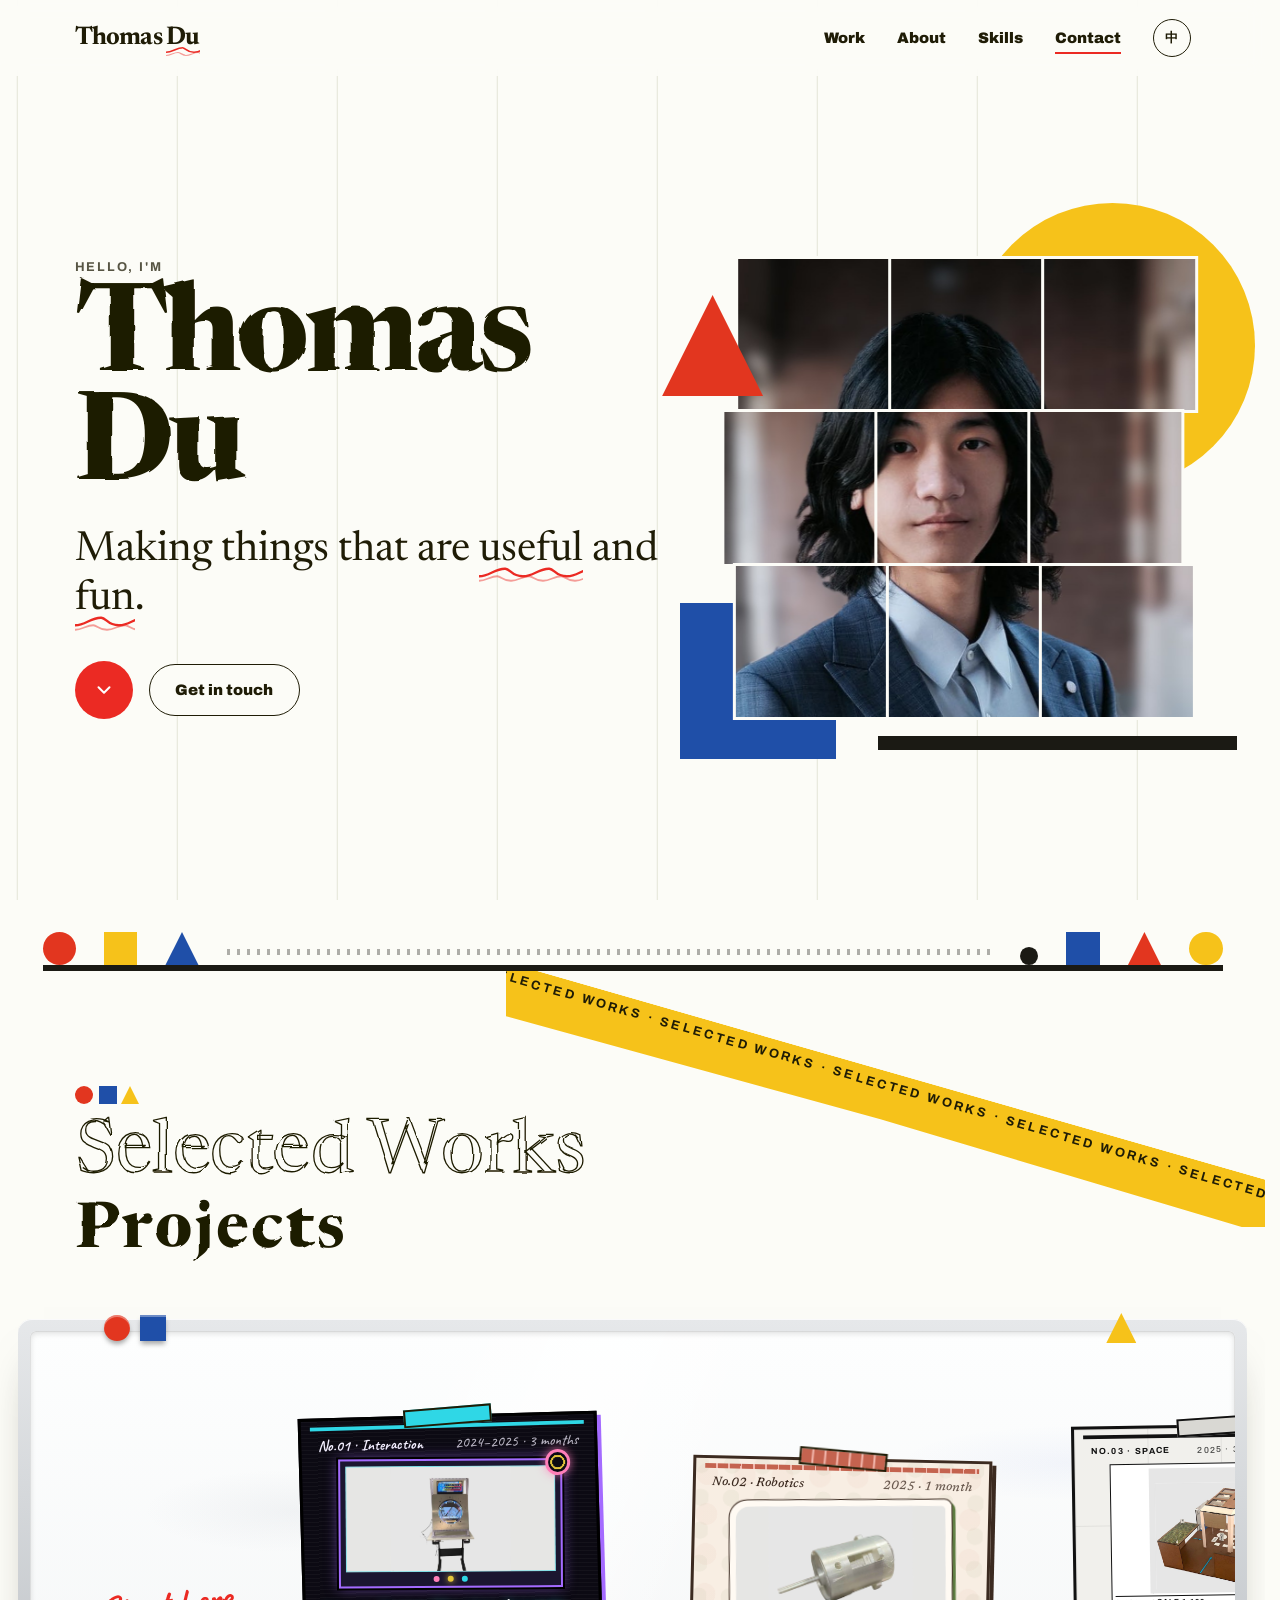
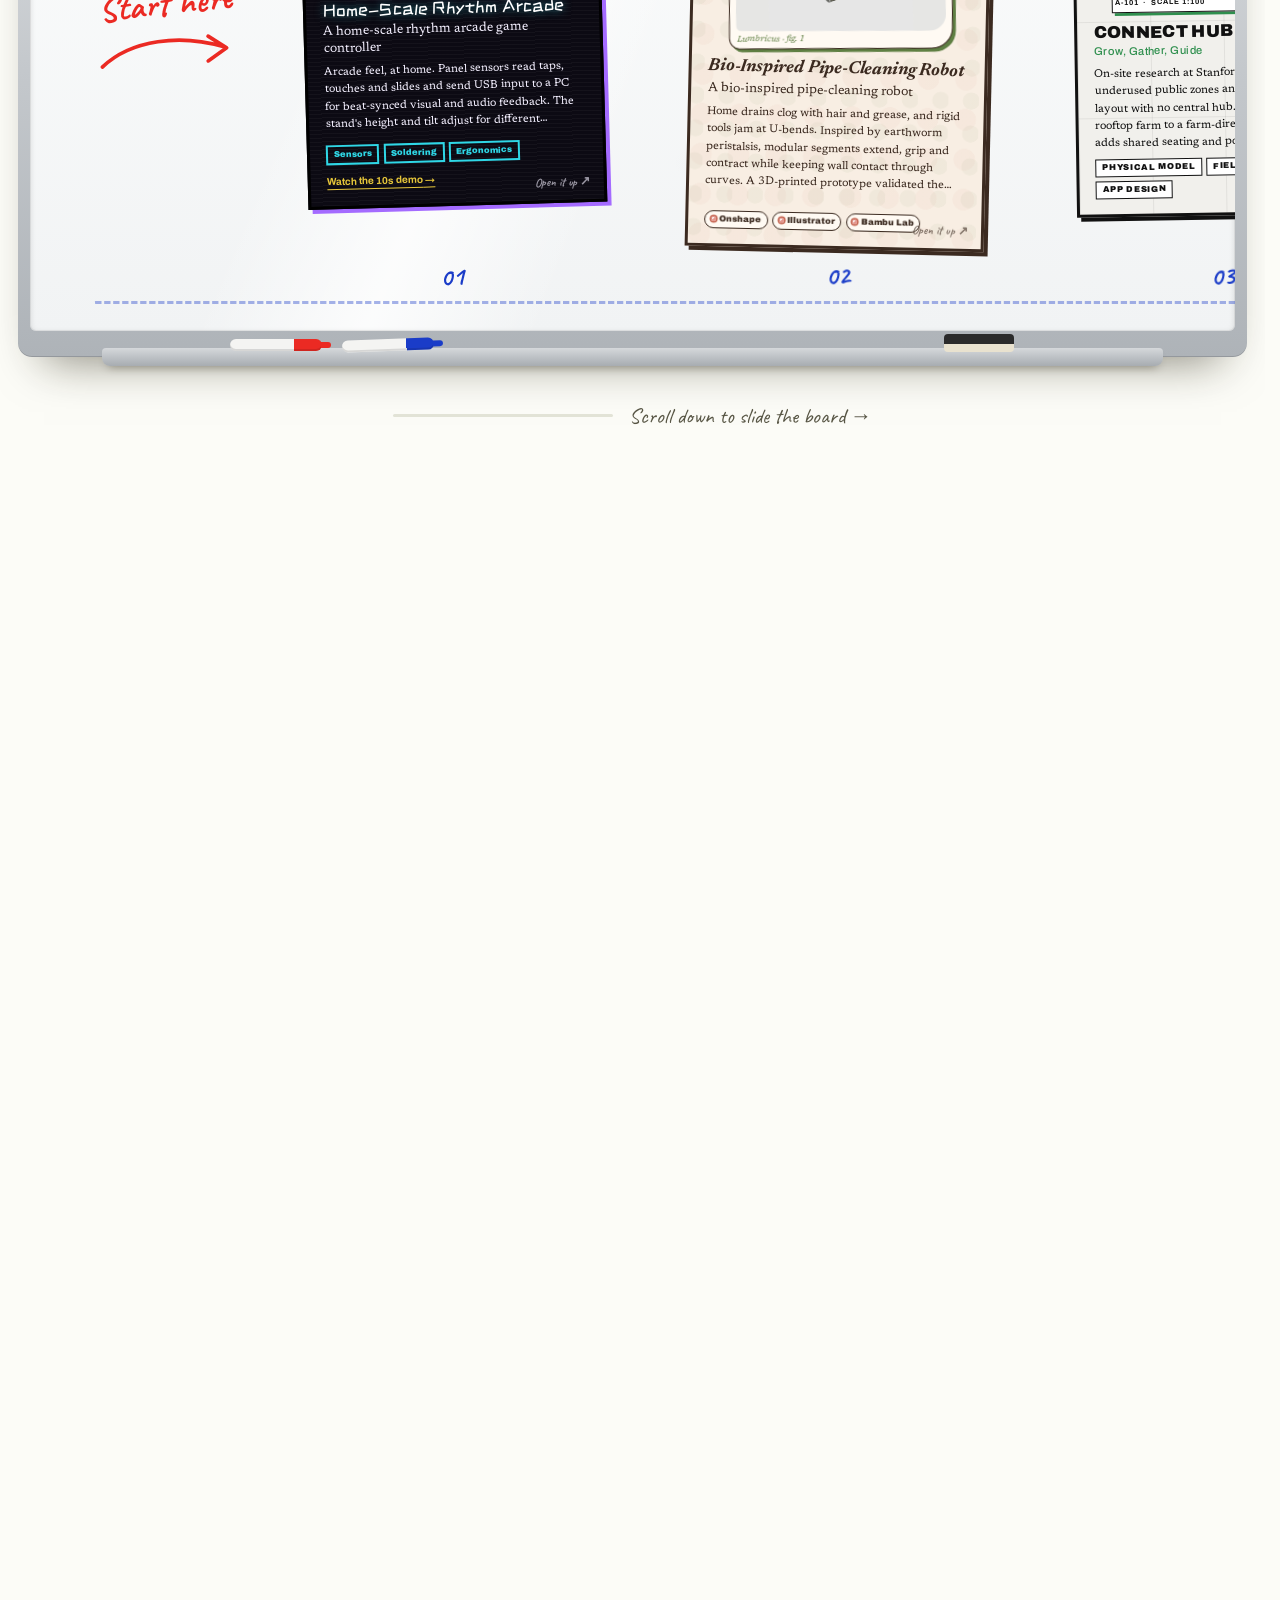
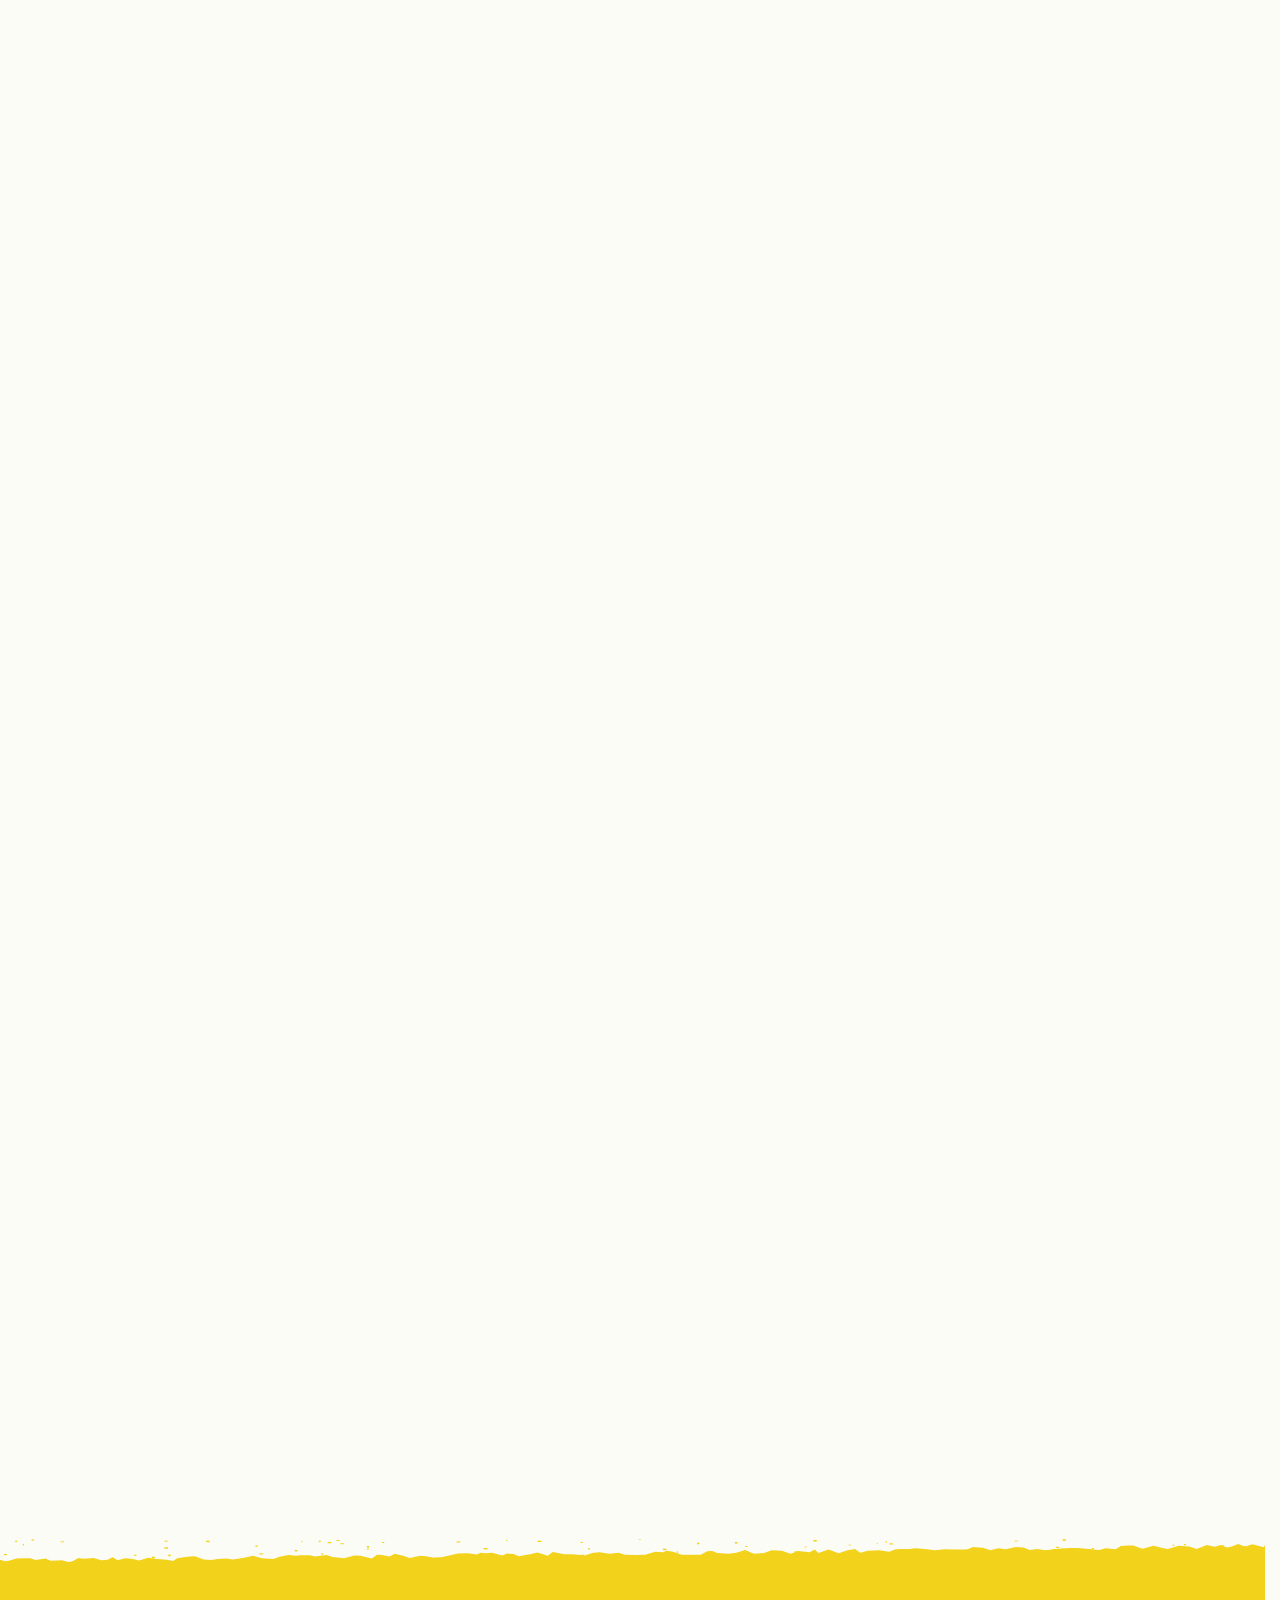
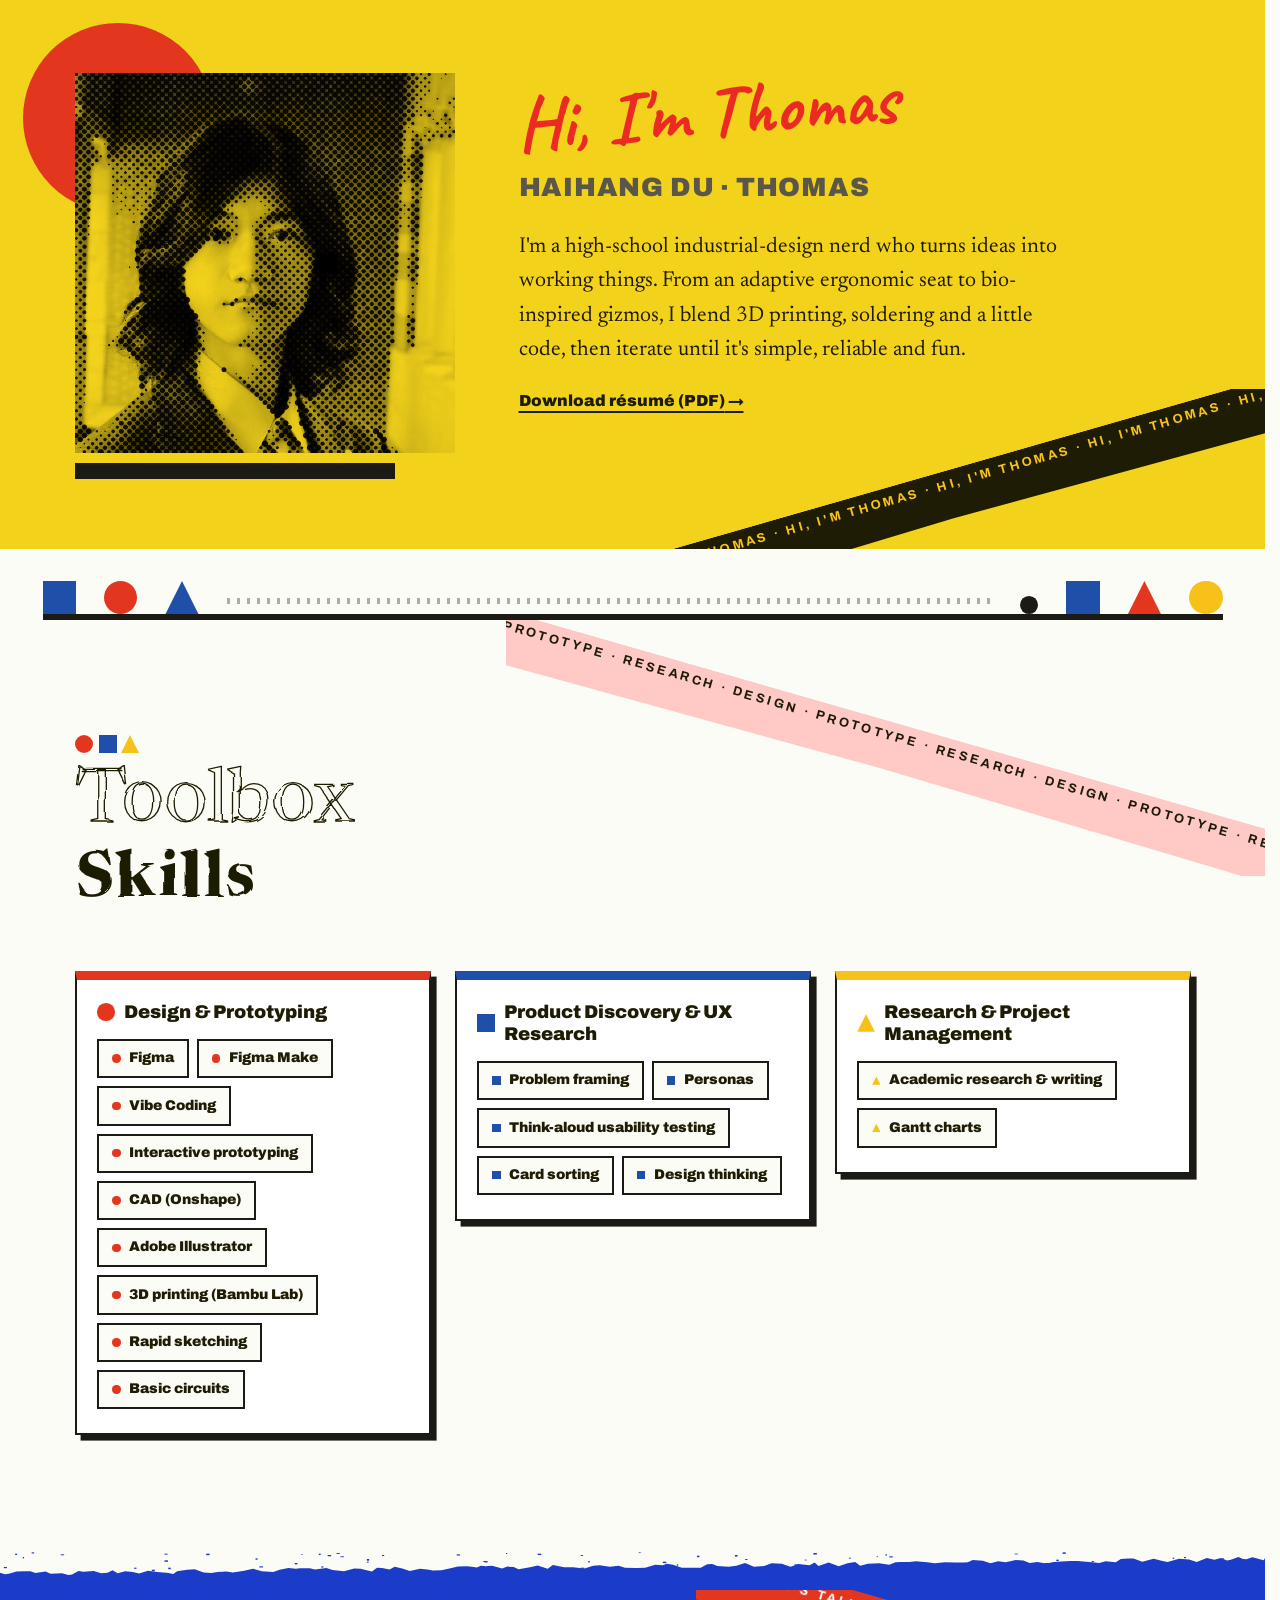
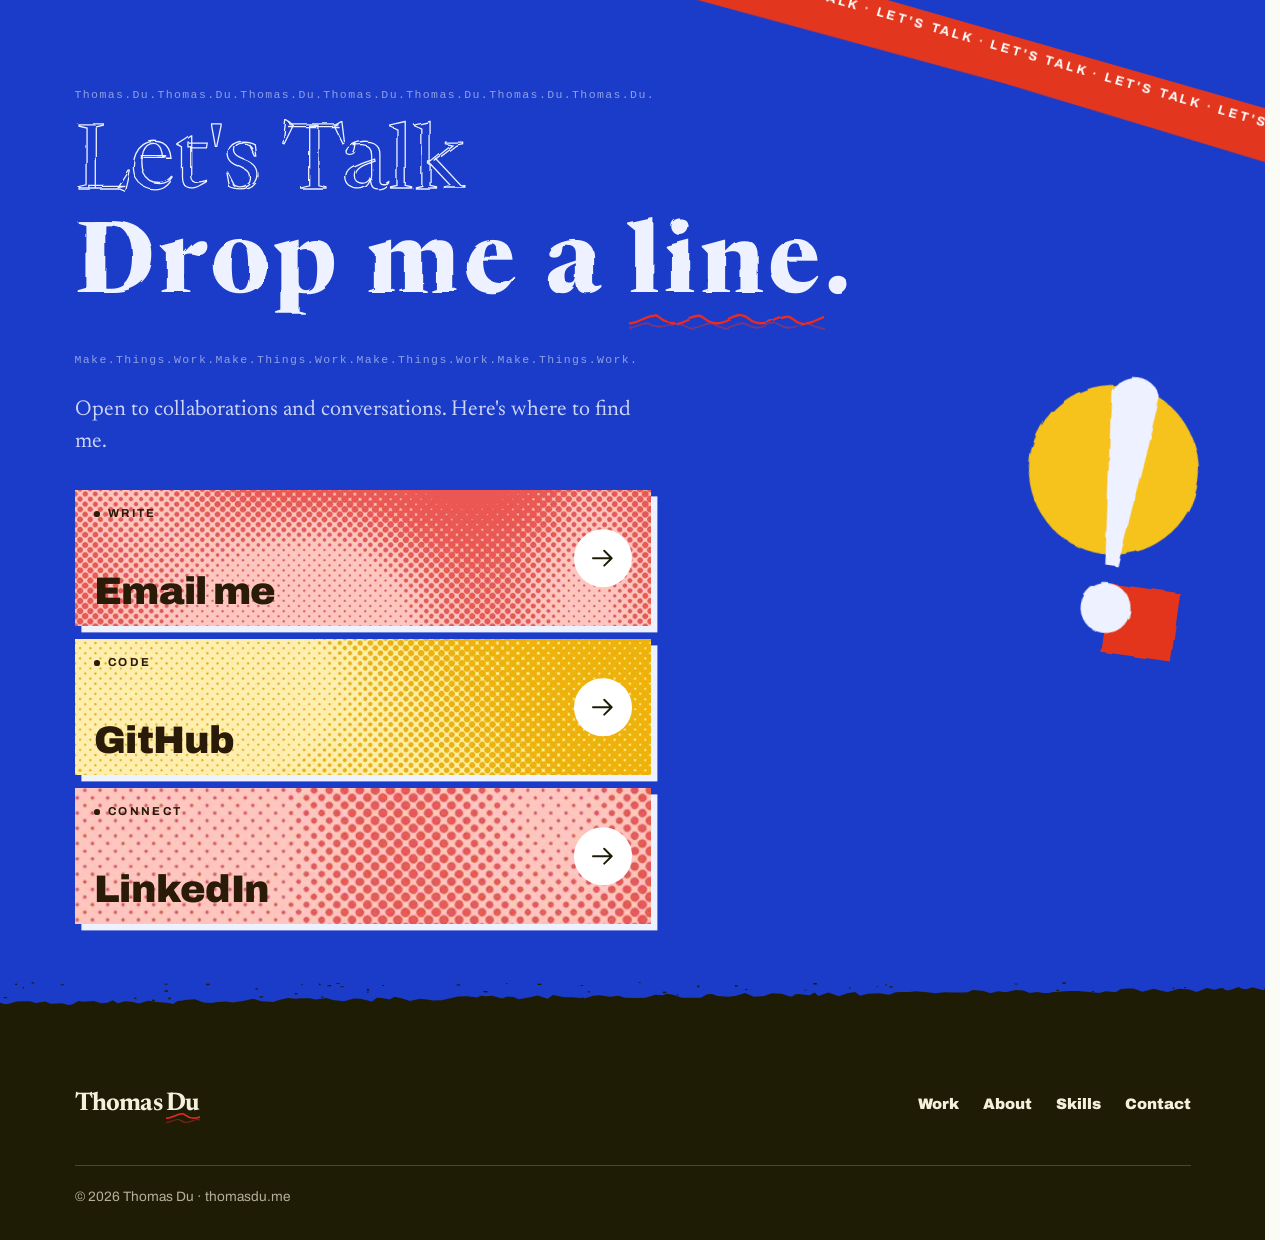
==== commit 5347556c: "Remove the hero intro placeholder and default to English Co-Authored-By: Claude Opus 5.5 <noreply@an" ====
--- a/index.html
+++ b/index.html
@@ -1,5 +1,5 @@
 <!DOCTYPE html>
-<html lang="zh-CN">
+<html lang="en" data-lang="en">
 <head>
   <meta charset="UTF-8" />
   <meta name="viewport" content="width=device-width, initial-scale=1.0" />
@@ -22,7 +22,7 @@
   <link rel="preconnect" href="https://fonts.gstatic.com" crossorigin />
   <link rel="stylesheet"
         href="https://fonts.googleapis.com/css2?family=Archivo:wght@400;500;700;900&family=Caveat:wght@500;700&family=Pixelify+Sans:wght@500;700&family=Permanent+Marker&family=Yellowtail&family=ZCOOL+KuaiLe&family=Newsreader:ital,opsz,wght@0,6..72,300..700;1,6..72,300..700&family=Noto+Serif+SC:wght@400;700&display=swap" />
-  <link rel="stylesheet" href="css/style.css?v=202611200930" />
+  <link rel="stylesheet" href="css/style.css?v=202611201000" />
 
   <!-- 在页面渲染前应用语言设置 -->
   <script>
@@ -71,7 +71,6 @@
         <p class="kicker" data-i18n="heroHello">你好，我是</p>
         <h1 class="hero-title rough">Thomas Du</h1>
         <p class="hero-sub" data-i18n="heroSub">做<em>有用</em>又<em>有趣</em>的东西。</p>
-        <p class="lead" data-i18n="heroLead">一句话介绍自己，例如：前端开发者 / 设计师，专注于打造简洁、好用的数字产品。</p>
         <div class="hero-actions">
           <a href="#projects" class="circle-btn" aria-label="向下查看作品" data-i18n-aria="toWork">
             <svg viewBox="0 0 24 24" width="22" height="22" aria-hidden="true"><path d="M6 9l6 6 6-6" fill="none" stroke="currentColor" stroke-width="2.2" stroke-linecap="round" stroke-linejoin="round"/></svg>
@@ -235,7 +234,7 @@
     </div>
   </footer>
 
-  <script src="js/details.js?v=202611200930" defer></script>
-  <script src="js/main.js?v=202611200930" defer></script>
+  <script src="js/details.js?v=202611201000" defer></script>
+  <script src="js/main.js?v=202611201000" defer></script>
 </body>
 </html>
